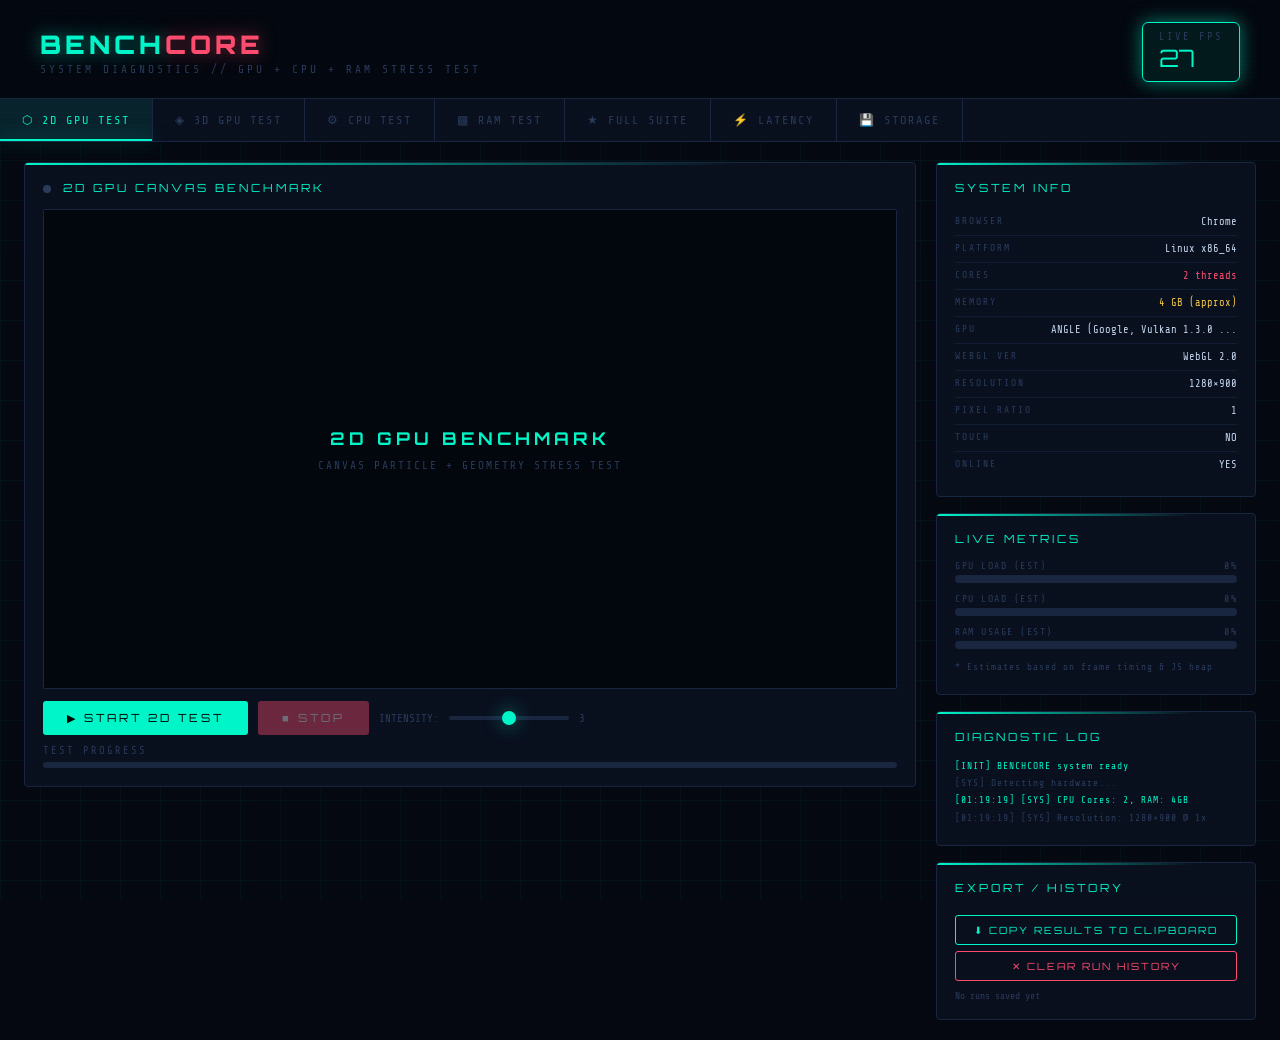
==== index.html @ 1c883bb4 "Running so far so good made every basic funtionalities and alll are working" ====
<!DOCTYPE html>
<html lang="en">

<head>
  <meta charset="UTF-8">
  <meta name="viewport" content="width=device-width, initial-scale=1.0">
  <title>BENCHCORE — System Diagnostics</title>
  <style>
    @import url('https://fonts.googleapis.com/css2?family=Share+Tech+Mono&family=Orbitron:wght@400;700;900&display=swap');

    :root {
      --bg: #050810;
      --panel: #0a0f1e;
      --border: #1a2540;
      --accent: #00f5c8;
      --accent2: #ff4b6e;
      --accent3: #f7c948;
      --dim: #2a3a5a;
      --text: #c8d8f0;
      --glow: 0 0 18px #00f5c880;
      --glow2: 0 0 18px #ff4b6e80;
    }

    * {
      margin: 0;
      padding: 0;
      box-sizing: border-box;
    }

    body {
      background: var(--bg);
      color: var(--text);
      font-family: 'Share Tech Mono', monospace;
      min-height: 100vh;
      overflow-x: hidden;
    }

    /* Scanline overlay */
    body::before {
      content: '';
      position: fixed;
      inset: 0;
      background: repeating-linear-gradient(0deg,
          transparent,
          transparent 2px,
          rgba(0, 245, 200, 0.012) 2px,
          rgba(0, 245, 200, 0.012) 4px);
      pointer-events: none;
      z-index: 9999;
    }

    /* Grid bg */
    body::after {
      content: '';
      position: fixed;
      inset: 0;
      background-image:
        linear-gradient(rgba(0, 245, 200, 0.04) 1px, transparent 1px),
        linear-gradient(90deg, rgba(0, 245, 200, 0.04) 1px, transparent 1px);
      background-size: 40px 40px;
      pointer-events: none;
      z-index: 0;
    }

    header {
      position: relative;
      z-index: 10;
      padding: 22px 40px 16px;
      border-bottom: 1px solid var(--border);
      display: flex;
      align-items: center;
      justify-content: space-between;
      background: rgba(5, 8, 16, 0.95);
      backdrop-filter: blur(10px);
    }

    .logo {
      font-family: 'Orbitron', sans-serif;
      font-size: 1.6rem;
      font-weight: 900;
      letter-spacing: 4px;
      color: var(--accent);
      text-shadow: var(--glow);
    }

    .logo span {
      color: var(--accent2);
      text-shadow: var(--glow2);
    }

    .tagline {
      font-size: 0.7rem;
      color: var(--dim);
      letter-spacing: 3px;
      margin-top: 3px;
    }

    /* FPS badge */
    #fps-badge {
      display: flex;
      align-items: center;
      gap: 8px;
      background: rgba(0, 245, 200, 0.07);
      border: 1px solid var(--accent);
      border-radius: 6px;
      padding: 8px 16px;
      box-shadow: var(--glow);
    }

    #fps-badge .label {
      font-size: 0.65rem;
      color: var(--dim);
      letter-spacing: 2px;
    }

    #fps-val {
      font-family: 'Orbitron', sans-serif;
      font-size: 1.5rem;
      color: var(--accent);
    }

    /* Nav tabs */
    nav {
      position: relative;
      z-index: 10;
      display: flex;
      gap: 0;
      background: var(--panel);
      border-bottom: 1px solid var(--border);
    }

    nav button {
      font-family: 'Share Tech Mono', monospace;
      font-size: 0.75rem;
      letter-spacing: 2px;
      color: var(--dim);
      background: none;
      border: none;
      border-right: 1px solid var(--border);
      padding: 14px 22px;
      cursor: pointer;
      transition: all 0.2s;
      position: relative;
      text-transform: uppercase;
    }

    nav button:hover {
      color: var(--text);
      background: rgba(0, 245, 200, 0.04);
    }

    nav button.active {
      color: var(--accent);
      background: rgba(0, 245, 200, 0.08);
    }

    nav button.active::after {
      content: '';
      position: absolute;
      bottom: 0;
      left: 0;
      right: 0;
      height: 2px;
      background: var(--accent);
      box-shadow: var(--glow);
    }

    /* Main layout */
    main {
      position: relative;
      z-index: 10;
      display: grid;
      grid-template-columns: 1fr 320px;
      gap: 20px;
      padding: 20px 24px;
      max-width: 1400px;
      margin: 0 auto;
    }

    /* Panels */
    .panel {
      background: var(--panel);
      border: 1px solid var(--border);
      border-radius: 4px;
      padding: 18px;
      position: relative;
      overflow: hidden;
    }

    .panel::before {
      content: '';
      position: absolute;
      top: 0;
      left: 0;
      right: 0;
      height: 2px;
      background: linear-gradient(90deg, var(--accent) 0%, transparent 80%);
    }

    .panel-title {
      font-family: 'Orbitron', sans-serif;
      font-size: 0.7rem;
      letter-spacing: 3px;
      color: var(--accent);
      margin-bottom: 14px;
      text-transform: uppercase;
    }

    /* Canvas area */
    #canvas-wrap {
      position: relative;
      width: 100%;
      aspect-ratio: 16/9;
      background: #000;
      border: 1px solid var(--border);
      border-radius: 2px;
      overflow: hidden;
    }

    #bench-canvas {
      display: block;
      width: 100%;
      height: 100%;
    }

    #canvas-overlay {
      position: absolute;
      inset: 0;
      display: flex;
      align-items: center;
      justify-content: center;
      flex-direction: column;
      gap: 10px;
      background: rgba(5, 8, 16, 0.85);
      transition: opacity 0.4s;
    }

    #canvas-overlay h2 {
      font-family: 'Orbitron', sans-serif;
      font-size: 1.1rem;
      letter-spacing: 4px;
      color: var(--accent);
    }

    #canvas-overlay p {
      font-size: 0.7rem;
      color: var(--dim);
      letter-spacing: 2px;
    }

    /* Buttons */
    .btn {
      font-family: 'Orbitron', sans-serif;
      font-size: 0.7rem;
      letter-spacing: 3px;
      text-transform: uppercase;
      padding: 10px 24px;
      border: none;
      border-radius: 3px;
      cursor: pointer;
      transition: all 0.2s;
      position: relative;
      overflow: hidden;
    }

    .btn-primary {
      background: var(--accent);
      color: #000;
    }

    .btn-primary:hover {
      background: #fff;
      box-shadow: 0 0 30px var(--accent);
    }

    .btn-danger {
      background: var(--accent2);
      color: #fff;
    }

    .btn-danger:hover {
      background: #ff7b8e;
      box-shadow: 0 0 20px var(--accent2);
    }

    .btn-warn {
      background: var(--accent3);
      color: #000;
    }

    .btn-warn:hover {
      background: #ffd96e;
      box-shadow: 0 0 20px var(--accent3);
    }

    .btn:disabled {
      opacity: 0.4;
      cursor: not-allowed;
    }

    /* Controls row */
    .controls {
      display: flex;
      gap: 10px;
      flex-wrap: wrap;
      margin-top: 12px;
      align-items: center;
    }

    /* Intensity slider */
    .slider-wrap {
      display: flex;
      align-items: center;
      gap: 10px;
      font-size: 0.68rem;
      color: var(--dim);
    }

    input[type=range] {
      -webkit-appearance: none;
      width: 120px;
      height: 4px;
      background: var(--border);
      border-radius: 2px;
      outline: none;
    }

    input[type=range]::-webkit-slider-thumb {
      -webkit-appearance: none;
      width: 14px;
      height: 14px;
      background: var(--accent);
      border-radius: 50%;
      cursor: pointer;
      box-shadow: var(--glow);
    }

    /* Score result */
    #score-box {
      margin-top: 14px;
      padding: 12px;
      background: rgba(0, 245, 200, 0.05);
      border: 1px solid var(--accent);
      border-radius: 3px;
      display: none;
      text-align: center;
    }

    #score-box .score-num {
      font-family: 'Orbitron', sans-serif;
      font-size: 2.2rem;
      color: var(--accent);
      text-shadow: var(--glow);
    }

    #score-box .score-label {
      font-size: 0.65rem;
      letter-spacing: 3px;
      color: var(--dim);
    }

    #score-box .score-grade {
      font-family: 'Orbitron', sans-serif;
      font-size: 1rem;
      margin-top: 4px;
    }

    /* Progress bar */
    .progress-wrap {
      margin-top: 10px;
    }

    .progress-label {
      font-size: 0.65rem;
      color: var(--dim);
      letter-spacing: 2px;
      margin-bottom: 5px;
    }

    .progress-bar {
      height: 6px;
      background: var(--border);
      border-radius: 3px;
      overflow: hidden;
    }

    .progress-fill {
      height: 100%;
      background: linear-gradient(90deg, var(--accent), #00a0ff);
      border-radius: 3px;
      width: 0%;
      transition: width 0.1s;
      box-shadow: 0 0 8px var(--accent);
    }

    /* Right sidebar */
    .sidebar {
      display: flex;
      flex-direction: column;
      gap: 16px;
    }

    /* System info */
    .info-row {
      display: flex;
      justify-content: space-between;
      align-items: flex-start;
      padding: 7px 0;
      border-bottom: 1px solid rgba(26, 37, 64, 0.6);
      gap: 10px;
    }

    .info-row:last-child {
      border-bottom: none;
    }

    .info-key {
      font-size: 0.6rem;
      color: var(--dim);
      letter-spacing: 2px;
      text-transform: uppercase;
      flex-shrink: 0;
    }

    .info-val {
      font-size: 0.65rem;
      color: var(--text);
      text-align: right;
      word-break: break-word;
    }

    .info-val.good {
      color: var(--accent);
    }

    .info-val.warn {
      color: var(--accent3);
    }

    .info-val.bad {
      color: var(--accent2);
    }

    /* Live meters */
    .meter-row {
      margin-bottom: 10px;
    }

    .meter-header {
      display: flex;
      justify-content: space-between;
      font-size: 0.62rem;
      color: var(--dim);
      margin-bottom: 4px;
      letter-spacing: 1.5px;
    }

    .meter-bar {
      height: 8px;
      background: var(--border);
      border-radius: 4px;
      overflow: hidden;
    }

    .meter-fill {
      height: 100%;
      border-radius: 4px;
      transition: width 0.5s ease;
    }

    .meter-fill.gpu {
      background: linear-gradient(90deg, #00f5c8, #0080ff);
    }

    .meter-fill.cpu {
      background: linear-gradient(90deg, #f7c948, #ff4b6e);
    }

    .meter-fill.ram {
      background: linear-gradient(90deg, #a855f7, #ec4899);
    }

    /* Log */
    #log {
      font-size: 0.6rem;
      line-height: 1.8;
      color: var(--dim);
      max-height: 180px;
      overflow-y: auto;
      letter-spacing: 1px;
    }

    #log::-webkit-scrollbar {
      width: 4px;
    }

    #log::-webkit-scrollbar-thumb {
      background: var(--border);
    }

    .log-ok {
      color: var(--accent);
    }

    .log-warn {
      color: var(--accent3);
    }

    .log-err {
      color: var(--accent2);
    }

    /* CPU test display */
    #cpu-result-area {
      margin-top: 12px;
      display: grid;
      grid-template-columns: 1fr 1fr;
      gap: 10px;
    }

    .cpu-card {
      background: rgba(247, 201, 72, 0.06);
      border: 1px solid rgba(247, 201, 72, 0.2);
      border-radius: 3px;
      padding: 12px;
      text-align: center;
    }

    .cpu-card .val {
      font-family: 'Orbitron', sans-serif;
      font-size: 1.2rem;
      color: var(--accent3);
    }

    .cpu-card .lbl {
      font-size: 0.58rem;
      color: var(--dim);
      letter-spacing: 1.5px;
      margin-top: 3px;
    }

    /* RAM test display */
    #ram-result-area {
      margin-top: 12px;
      display: grid;
      grid-template-columns: 1fr 1fr;
      gap: 10px;
    }

    .ram-card {
      background: rgba(168, 85, 247, 0.07);
      border: 1px solid rgba(168, 85, 247, 0.25);
      border-radius: 3px;
      padding: 12px;
      text-align: center;
    }

    .ram-card .val {
      font-family: 'Orbitron', sans-serif;
      font-size: 1.2rem;
      color: #a855f7;
    }

    .ram-card .lbl {
      font-size: 0.58rem;
      color: var(--dim);
      letter-spacing: 1.5px;
      margin-top: 3px;
    }

    /* Tab sections */
    .tab-section {
      display: none;
    }

    .tab-section.active {
      display: block;
    }

    /* Combo score */
    #combo-section {
      margin-top: 14px;
    }

    .combo-bars {
      display: flex;
      flex-direction: column;
      gap: 8px;
    }

    .combo-row {
      display: flex;
      align-items: center;
      gap: 10px;
    }

    .combo-name {
      font-size: 0.62rem;
      color: var(--dim);
      letter-spacing: 1.5px;
      width: 60px;
      flex-shrink: 0;
    }

    .combo-bar {
      flex: 1;
      height: 10px;
      background: var(--border);
      border-radius: 5px;
      overflow: hidden;
    }

    .combo-fill {
      height: 100%;
      border-radius: 5px;
    }

    .combo-score {
      font-family: 'Orbitron', sans-serif;
      font-size: 0.75rem;
      width: 50px;
      text-align: right;
    }

    /* Animated status dot */
    .status-dot {
      display: inline-block;
      width: 8px;
      height: 8px;
      border-radius: 50%;
      background: var(--dim);
      margin-right: 6px;
      vertical-align: middle;
    }

    .status-dot.running {
      background: var(--accent);
      animation: blink 0.6s infinite;
      box-shadow: 0 0 6px var(--accent);
    }

    .status-dot.done {
      background: var(--accent);
    }

    .status-dot.error {
      background: var(--accent2);
    }

    @keyframes blink {

      0%,
      100% {
        opacity: 1
      }

      50% {
        opacity: 0.2
      }
    }

    /* Responsive */
    @media(max-width:900px) {
      main {
        grid-template-columns: 1fr;
      }

      .sidebar {
        flex-direction: column;
      }
    }

    /* 3D Canvas info overlay */
    #info-3d {
      position: absolute;
      top: 10px;
      left: 10px;
      font-size: 0.6rem;
      color: rgba(0, 245, 200, 0.7);
      letter-spacing: 1.5px;
      pointer-events: none;
    }

    /* Flicker animation for logo */
    @keyframes flicker {

      0%,
      100% {
        opacity: 1
      }

      92% {
        opacity: 1
      }

      93% {
        opacity: 0.7
      }

      94% {
        opacity: 1
      }

      96% {
        opacity: 0.85
      }

      97% {
        opacity: 1
      }
    }

    .logo {
      animation: flicker 6s infinite;
    }

    /* Latency test */
    .lat-target {
      width: 130px;
      height: 130px;
      border-radius: 50%;
      background: rgba(0, 245, 200, 0.06);
      border: 2px solid var(--accent);
      display: flex;
      align-items: center;
      justify-content: center;
      cursor: pointer;
      transition: all 0.15s;
      margin: 20px auto;
      font-family: 'Orbitron', sans-serif;
      font-size: 0.75rem;
      letter-spacing: 2px;
      color: var(--accent);
      user-select: none;
    }

    .lat-target.flash {
      background: rgba(0, 245, 200, 0.3);
      box-shadow: 0 0 40px var(--accent);
      transform: scale(1.05);
    }

    .lat-target.wait {
      border-color: var(--accent3);
      color: var(--accent3);
      background: rgba(247, 201, 72, 0.06);
    }

    #latency-grid {
      display: grid;
      grid-template-columns: 1fr 1fr;
      gap: 10px;
      margin-top: 14px;
    }

    .lat-card {
      background: rgba(0, 245, 200, 0.04);
      border: 1px solid var(--border);
      border-radius: 3px;
      padding: 12px;
      text-align: center;
    }

    .lat-card .val {
      font-family: 'Orbitron', sans-serif;
      font-size: 1.1rem;
      color: var(--accent);
    }

    .lat-card .lbl {
      font-size: 0.58rem;
      color: var(--dim);
      letter-spacing: 1.5px;
      margin-top: 3px;
    }

    /* History & Export */
    .history-item {
      padding: 6px 0;
      border-bottom: 1px solid rgba(26, 37, 64, 0.5);
      display: flex;
      justify-content: space-between;
      align-items: center;
      gap: 8px;
    }

    .history-item:last-child {
      border-bottom: none;
    }

    .history-score {
      font-family: 'Orbitron', sans-serif;
      font-size: 0.78rem;
      color: var(--accent);
    }

    .history-meta {
      font-size: 0.55rem;
      color: var(--dim);
    }

    .btn-ghost {
      font-family: 'Orbitron', sans-serif;
      font-size: 0.62rem;
      letter-spacing: 2px;
      padding: 8px 12px;
      border: 1px solid var(--accent);
      background: transparent;
      color: var(--accent);
      border-radius: 3px;
      cursor: pointer;
      width: 100%;
      transition: all 0.2s;
      text-transform: uppercase;
      margin-top: 6px;
    }

    .btn-ghost:hover {
      background: rgba(0, 245, 200, 0.1);
      box-shadow: var(--glow);
    }

    .btn-ghost.red {
      border-color: var(--accent2);
      color: var(--accent2);
    }

    .btn-ghost.red:hover {
      background: rgba(255, 75, 110, 0.1);
    }

    /* Reference compare bars */
    .ref-row {
      display: flex;
      align-items: center;
      gap: 8px;
      margin-bottom: 6px;
    }

    .ref-name {
      font-size: 0.58rem;
      color: var(--dim);
      width: 72px;
      flex-shrink: 0;
    }

    .ref-bar-wrap {
      flex: 1;
      height: 5px;
      background: var(--border);
      border-radius: 3px;
      overflow: hidden;
    }

    .ref-bar-fill {
      height: 100%;
      border-radius: 3px;
      background: rgba(0, 245, 200, 0.25);
    }

    .ref-bar-fill.you {
      background: var(--accent);
      box-shadow: 0 0 6px var(--accent);
    }

    .ref-val {
      font-size: 0.56rem;
      color: var(--dim);
      width: 38px;
      text-align: right;
    }
  /* Storage test */
  .st-card { background:rgba(249,115,22,0.06); border:1px solid rgba(249,115,22,0.25); border-radius:3px; padding:12px; text-align:center; }
  .st-card .val { font-family:'Orbitron',sans-serif; font-size:1.2rem; color:#f97316; }
  .st-card .lbl { font-size:0.58rem; color:var(--dim); letter-spacing:1.5px; margin-top:3px; }
  #storage-grid { display:grid; grid-template-columns:1fr 1fr; gap:10px; margin-top:12px; }
  #storage-detect { margin-bottom:14px; padding:12px; background:rgba(249,115,22,0.04); border:1px solid rgba(249,115,22,0.18); border-radius:3px; }
  .storage-type-badge { display:inline-block; padding:3px 10px; border-radius:12px; font-size:0.6rem; letter-spacing:2px; font-family:'Orbitron',sans-serif; margin-top:6px; }
  .storage-type-badge.nvme { background:rgba(0,245,200,0.15); color:var(--accent); border:1px solid var(--accent); }
  .storage-type-badge.sata { background:rgba(0,200,255,0.12); color:#00c8ff; border:1px solid #00c8ff; }
  .storage-type-badge.hdd  { background:rgba(247,201,72,0.12); color:var(--accent3); border:1px solid var(--accent3); }
  .storage-type-badge.slow { background:rgba(255,75,110,0.12); color:var(--accent2); border:1px solid var(--accent2); }
</style>
</head>

<body>

  <header>
    <div>
      <div class="logo">BENCH<span>CORE</span></div>
      <div class="tagline">SYSTEM DIAGNOSTICS // GPU + CPU + RAM STRESS TEST</div>
    </div>
    <div id="fps-badge">
      <div>
        <div class="label">LIVE FPS</div>
        <div id="fps-val">--</div>
      </div>
    </div>
  </header>

  <nav>
    <button class="active" data-tab="gpu2d">⬡ 2D GPU TEST</button>
    <button data-tab="gpu3d">◈ 3D GPU TEST</button>
    <button data-tab="cpu">⚙ CPU TEST</button>
    <button data-tab="ram">▩ RAM TEST</button>
    <button data-tab="full">★ FULL SUITE</button>
    <button data-tab="latency">⚡ LATENCY</button>
    <button data-tab="storage">💾 STORAGE</button>
  </nav>

  <main>
    <div>

      <!-- 2D GPU TEST -->
      <div class="tab-section panel active" id="tab-gpu2d">
        <div class="panel-title">
          <span class="status-dot" id="dot-2d"></span>
          2D GPU CANVAS BENCHMARK
        </div>
        <div id="canvas-wrap">
          <canvas id="bench-canvas"></canvas>
          <div id="canvas-overlay">
            <h2>2D GPU BENCHMARK</h2>
            <p>CANVAS PARTICLE + GEOMETRY STRESS TEST</p>
          </div>
          <div id="info-3d" style="display:none"></div>
        </div>
        <div class="controls">
          <button class="btn btn-primary" id="btn-start-2d">▶ START 2D TEST</button>
          <button class="btn btn-danger" id="btn-stop-2d" disabled>■ STOP</button>
          <div class="slider-wrap">
            INTENSITY: <input type="range" id="intensity-2d" min="1" max="5" value="3">
            <span id="intensity-2d-val">3</span>
          </div>
        </div>
        <div class="progress-wrap">
          <div class="progress-label">TEST PROGRESS</div>
          <div class="progress-bar">
            <div class="progress-fill" id="prog-2d"></div>
          </div>
        </div>
        <div id="score-box">
          <div class="score-label">BENCHMARK SCORE</div>
          <div class="score-num" id="score-num">0</div>
          <div class="score-grade" id="score-grade"></div>
        </div>
      </div>

      <!-- 3D GPU TEST -->
      <div class="tab-section panel" id="tab-gpu3d">
        <div class="panel-title">
          <span class="status-dot" id="dot-3d"></span>
          3D WEBGL BENCHMARK
        </div>
        <div id="canvas-wrap-3d"
          style="position:relative;width:100%;aspect-ratio:16/9;background:#000;border:1px solid var(--border);border-radius:2px;overflow:hidden;">
          <canvas id="bench-canvas-3d" style="display:block;width:100%;height:100%;"></canvas>
          <div id="canvas-overlay-3d"
            style="position:absolute;inset:0;display:flex;align-items:center;justify-content:center;flex-direction:column;gap:10px;background:rgba(5,8,16,0.85);">
            <h2 style="font-family:'Orbitron',sans-serif;font-size:1.1rem;letter-spacing:4px;color:var(--accent);">3D
              WEBGL BENCHMARK</h2>
            <p style="font-size:0.7rem;color:var(--dim);letter-spacing:2px;">ROTATING GEOMETRY + PARTICLE FIELD</p>
          </div>
          <div id="info-3d-overlay"
            style="position:absolute;top:10px;left:10px;font-size:0.6rem;color:rgba(0,245,200,0.7);letter-spacing:1.5px;pointer-events:none;display:none;">
          </div>
        </div>
        <div class="controls">
          <button class="btn btn-primary" id="btn-start-3d">▶ START 3D TEST</button>
          <button class="btn btn-danger" id="btn-stop-3d" disabled>■ STOP</button>
          <div class="slider-wrap">
            OBJECTS: <input type="range" id="intensity-3d" min="1" max="5" value="3">
            <span id="intensity-3d-val">3</span>
          </div>
        </div>
        <div class="progress-wrap">
          <div class="progress-label">TEST PROGRESS</div>
          <div class="progress-bar">
            <div class="progress-fill" id="prog-3d"></div>
          </div>
        </div>
        <div id="score-box-3d"
          style="margin-top:14px;padding:12px;background:rgba(0,245,200,0.05);border:1px solid var(--accent);border-radius:3px;display:none;text-align:center;">
          <div style="font-size:0.65rem;letter-spacing:3px;color:var(--dim);">3D SCORE</div>
          <div style="font-family:'Orbitron',sans-serif;font-size:2.2rem;color:var(--accent);text-shadow:var(--glow);"
            id="score-3d-num">0</div>
          <div style="font-family:'Orbitron',sans-serif;font-size:1rem;margin-top:4px;" id="score-3d-grade"></div>
        </div>
      </div>

      <!-- CPU TEST -->
      <div class="tab-section panel" id="tab-cpu">
        <div class="panel-title">
          <span class="status-dot" id="dot-cpu"></span>
          CPU STRESS BENCHMARK
        </div>
        <div style="font-size:0.68rem;color:var(--dim);line-height:2;letter-spacing:1px;margin-bottom:12px;">
          Tests: <span style="color:var(--accent3)">Prime Sieve</span> ·
          <span style="color:var(--accent3)">Fibonacci (Big Int)</span> ·
          <span style="color:var(--accent3)">Matrix Multiply</span> ·
          <span style="color:var(--accent3)">Sort Algorithms</span>
        </div>
        <div class="controls">
          <button class="btn btn-warn" id="btn-start-cpu">▶ START CPU TEST</button>
          <button class="btn btn-danger" id="btn-stop-cpu" disabled>■ STOP</button>
          <div class="slider-wrap">
            LOAD: <input type="range" id="intensity-cpu" min="1" max="5" value="3">
            <span id="intensity-cpu-val">3</span>
          </div>
        </div>
        <div class="progress-wrap" style="margin-top:12px;">
          <div class="progress-label">CPU TEST PROGRESS</div>
          <div class="progress-bar">
            <div class="progress-fill" style="background:linear-gradient(90deg,var(--accent3),var(--accent2));"
              id="prog-cpu"></div>
          </div>
        </div>
        <div id="cpu-result-area">
          <div class="cpu-card">
            <div class="val" id="cpu-primes">--</div>
            <div class="lbl">PRIMES FOUND</div>
          </div>
          <div class="cpu-card">
            <div class="val" id="cpu-ops">--</div>
            <div class="lbl">OPS/SEC (M)</div>
          </div>
          <div class="cpu-card">
            <div class="val" id="cpu-matrix">--</div>
            <div class="lbl">MATRIX OPS</div>
          </div>
          <div class="cpu-card">
            <div class="val" id="cpu-sort">--</div>
            <div class="lbl">SORT TIME (ms)</div>
          </div>
        </div>
        <div id="score-box-cpu"
          style="margin-top:14px;padding:12px;background:rgba(247,201,72,0.05);border:1px solid var(--accent3);border-radius:3px;display:none;text-align:center;">
          <div style="font-size:0.65rem;letter-spacing:3px;color:var(--dim);">CPU SCORE</div>
          <div style="font-family:'Orbitron',sans-serif;font-size:2.2rem;color:var(--accent3);" id="score-cpu-num">0
          </div>
          <div style="font-family:'Orbitron',sans-serif;font-size:1rem;margin-top:4px;" id="score-cpu-grade"></div>
        </div>
      </div>

      <!-- RAM TEST -->
      <div class="tab-section panel" id="tab-ram">
        <div class="panel-title">
          <span class="status-dot" id="dot-ram"></span>
          RAM / MEMORY BENCHMARK
        </div>
        <div style="font-size:0.68rem;color:var(--dim);line-height:2;letter-spacing:1px;margin-bottom:12px;">
          Tests: <span style="color:#a855f7">Sequential Write</span> ·
          <span style="color:#a855f7">Sequential Read</span> ·
          <span style="color:#a855f7">Random Access</span> ·
          <span style="color:#a855f7">Allocation Speed</span>
        </div>
        <div class="controls">
          <button class="btn" style="background:#a855f7;color:#fff;" id="btn-start-ram">▶ START RAM TEST</button>
          <button class="btn btn-danger" id="btn-stop-ram" disabled>■ STOP</button>
          <div class="slider-wrap">
            SIZE: <input type="range" id="intensity-ram" min="1" max="5" value="3">
            <span id="intensity-ram-val">3</span>
          </div>
        </div>
        <div class="progress-wrap" style="margin-top:12px;">
          <div class="progress-label">RAM TEST PROGRESS</div>
          <div class="progress-bar">
            <div class="progress-fill" style="background:linear-gradient(90deg,#a855f7,#ec4899);" id="prog-ram"></div>
          </div>
        </div>
        <div id="ram-result-area">
          <div class="ram-card">
            <div class="val" id="ram-write">--</div>
            <div class="lbl">WRITE (GB/s)</div>
          </div>
          <div class="ram-card">
            <div class="val" id="ram-read">--</div>
            <div class="lbl">READ (GB/s)</div>
          </div>
          <div class="ram-card">
            <div class="val" id="ram-random">--</div>
            <div class="lbl">RANDOM (ns)</div>
          </div>
          <div class="ram-card">
            <div class="val" id="ram-alloc">--</div>
            <div class="lbl">ALLOC (ms)</div>
          </div>
        </div>
        <div id="score-box-ram"
          style="margin-top:14px;padding:12px;background:rgba(168,85,247,0.05);border:1px solid #a855f7;border-radius:3px;display:none;text-align:center;">
          <div style="font-size:0.65rem;letter-spacing:3px;color:var(--dim);">RAM SCORE</div>
          <div style="font-family:'Orbitron',sans-serif;font-size:2.2rem;color:#a855f7;" id="score-ram-num">0</div>
          <div style="font-family:'Orbitron',sans-serif;font-size:1rem;margin-top:4px;" id="score-ram-grade"></div>
        </div>
      </div>

      <!-- LATENCY TEST -->
      <div class="tab-section panel" id="tab-latency">
        <div class="panel-title"><span class="status-dot" id="dot-lat"></span> INPUT LATENCY TEST</div>
        <div style="font-size:0.68rem;color:var(--dim);line-height:2;letter-spacing:1px;margin-bottom:8px;">
          Click the circle the instant it flashes cyan. 10 rounds. Measures browser input response.
        </div>
        <div style="text-align:center;">
          <div id="lat-target" class="lat-target">READY</div>
          <div style="font-size:0.6rem;color:var(--dim);letter-spacing:2px;margin-top:4px;" id="lat-status">PRESS START
            TO BEGIN</div>
        </div>
        <div class="controls" style="justify-content:center;margin-top:10px;">
          <button class="btn btn-primary" id="btn-start-lat">▶ START</button>
          <button class="btn btn-danger" id="btn-stop-lat" disabled>■ STOP</button>
          <span style="font-size:0.62rem;color:var(--dim);letter-spacing:1px;">10 ROUNDS</span>
        </div>
        <div id="latency-grid">
          <div class="lat-card">
            <div class="val" id="lat-avg">--</div>
            <div class="lbl">AVG (ms)</div>
          </div>
          <div class="lat-card">
            <div class="val" id="lat-min">--</div>
            <div class="lbl">BEST (ms)</div>
          </div>
          <div class="lat-card">
            <div class="val" id="lat-max">--</div>
            <div class="lbl">WORST (ms)</div>
          </div>
          <div class="lat-card">
            <div class="val" id="lat-score" style="color:var(--accent3);">--</div>
            <div class="lbl">REACTION SCORE</div>
          </div>
        </div>
        <div id="score-box-lat"
          style="margin-top:14px;padding:12px;background:rgba(0,245,200,0.05);border:1px solid var(--accent);border-radius:3px;display:none;text-align:center;">
          <div style="font-size:0.65rem;letter-spacing:3px;color:var(--dim);">LATENCY GRADE</div>
          <div style="font-family:'Orbitron',sans-serif;font-size:1.2rem;margin-top:6px;" id="lat-grade"></div>
        </div>
      </div>

      <!-- STORAGE TEST -->
      <div class="tab-section panel" id="tab-storage">
        <div class="panel-title"><span class="status-dot" id="dot-storage"></span> STORAGE BENCHMARK</div>
        <div style="font-size:0.68rem;color:var(--dim);line-height:2;letter-spacing:1px;margin-bottom:12px;">
          Tests: <span style="color:#f97316">Sequential Write</span> ·
          <span style="color:#f97316">Sequential Read</span> ·
          <span style="color:#f97316">IOPS (4K Random)</span>
          <span style="font-size:0.58rem;color:var(--dim);"> — uses OPFS or IndexedDB</span>
        </div>
        <div id="storage-detect">
          <div style="font-size:0.6rem;letter-spacing:2px;color:#f97316;margin-bottom:8px;">BROWSER STORAGE INFO</div>
          <div class="info-row"><span class="info-key">QUOTA</span><span class="info-val" id="st-quota">Detecting...</span></div>
          <div class="info-row"><span class="info-key">IN USE</span><span class="info-val" id="st-used">--</span></div>
          <div class="info-row"><span class="info-key">FREE</span><span class="info-val good" id="st-free">--</span></div>
          <div class="info-row"><span class="info-key">OPFS</span><span class="info-val" id="st-opfs">--</span></div>
          <div class="info-row"><span class="info-key">ENGINE</span><span class="info-val" id="st-engine">--</span></div>
        </div>
        <div class="controls">
          <button class="btn" style="background:#f97316;color:#000;" id="btn-start-storage">▶ START STORAGE TEST</button>
          <button class="btn btn-danger" id="btn-stop-storage" disabled>■ STOP</button>
          <div class="slider-wrap">
            SIZE: <input type="range" id="intensity-storage" min="1" max="4" value="2">
            <span id="intensity-storage-val">2</span>
          </div>
        </div>
        <div class="progress-wrap" style="margin-top:12px;">
          <div class="progress-label" id="prog-storage-label">STORAGE TEST PROGRESS</div>
          <div class="progress-bar"><div class="progress-fill" style="background:linear-gradient(90deg,#f97316,#ef4444);" id="prog-storage"></div></div>
        </div>
        <div id="storage-grid">
          <div class="st-card"><div class="val" id="st-write">--</div><div class="lbl">WRITE (MB/s)</div></div>
          <div class="st-card"><div class="val" id="st-read">--</div><div class="lbl">READ (MB/s)</div></div>
          <div class="st-card"><div class="val" id="st-iops">--</div><div class="lbl">IOPS (4K)</div></div>
          <div class="st-card"><div class="val" id="st-type" style="font-size:0.72rem;">--</div><div class="lbl">DETECTED TYPE</div></div>
        </div>
        <div id="score-box-storage" style="margin-top:14px;padding:12px;background:rgba(249,115,22,0.05);border:1px solid #f97316;border-radius:3px;display:none;text-align:center;">
          <div style="font-size:0.65rem;letter-spacing:3px;color:var(--dim);">STORAGE SCORE</div>
          <div style="font-family:'Orbitron',sans-serif;font-size:2.2rem;color:#f97316;" id="score-storage-num">0</div>
          <div style="font-family:'Orbitron',sans-serif;font-size:1rem;margin-top:4px;" id="score-storage-grade"></div>
        </div>
      </div>

      <!-- FULL SUITE -->
      <div class="tab-section panel" id="tab-full">
        <div class="panel-title">★ FULL SYSTEM BENCHMARK SUITE</div>
        <div style="font-size:0.68rem;color:var(--dim);margin-bottom:16px;line-height:2;letter-spacing:1px;">
          Runs all tests sequentially and generates a combined score
        </div>
        <div style="display:flex;gap:10px;align-items:center;">
          <button class="btn btn-primary" id="btn-full" style="padding:14px 36px;font-size:0.8rem;">▶ RUN FULL
            SUITE</button>
          <button class="btn btn-danger" id="btn-stop-full" disabled style="padding:14px 24px;font-size:0.8rem;">■
            STOP</button>
        </div>
        <div class="progress-wrap" style="margin-top:14px;">
          <div class="progress-label" id="full-stage">READY</div>
          <div class="progress-bar">
            <div class="progress-fill" id="prog-full"></div>
          </div>
        </div>
        <div id="combo-section" style="margin-top:20px;">
          <div class="combo-bars">
            <div class="combo-row">
              <div class="combo-name">2D GPU</div>
              <div class="combo-bar">
                <div class="combo-fill" style="background:linear-gradient(90deg,var(--accent),#0080ff);width:0%"
                  id="bar-gpu2d"></div>
              </div>
              <div class="combo-score" style="color:var(--accent)" id="cs-gpu2d">--</div>
            </div>
            <div class="combo-row">
              <div class="combo-name">3D GPU</div>
              <div class="combo-bar">
                <div class="combo-fill" style="background:linear-gradient(90deg,#00c8ff,#0040ff);width:0%"
                  id="bar-gpu3d"></div>
              </div>
              <div class="combo-score" style="color:#00c8ff" id="cs-gpu3d">--</div>
            </div>
            <div class="combo-row">
              <div class="combo-name">CPU</div>
              <div class="combo-bar">
                <div class="combo-fill" style="background:linear-gradient(90deg,var(--accent3),var(--accent2));width:0%"
                  id="bar-cpu"></div>
              </div>
              <div class="combo-score" style="color:var(--accent3)" id="cs-cpu">--</div>
            </div>
            <div class="combo-row">
              <div class="combo-name">RAM</div>
              <div class="combo-bar">
                <div class="combo-fill" style="background:linear-gradient(90deg,#a855f7,#ec4899);width:0%" id="bar-ram">
                </div>
              </div>
              <div class="combo-score" style="color:#a855f7" id="cs-ram">--</div>
            </div>
            <div class="combo-row">
              <div class="combo-name">STORAGE</div>
              <div class="combo-bar">
                <div class="combo-fill" style="background:linear-gradient(90deg,#f97316,#ef4444);width:0%" id="bar-storage"></div>
              </div>
              <div class="combo-score" style="color:#f97316" id="cs-storage">--</div>
            </div>
          </div>
          <div id="total-score-box"
            style="display:none;margin-top:20px;padding:20px;background:linear-gradient(135deg,rgba(0,245,200,0.06),rgba(168,85,247,0.06));border:1px solid var(--accent);border-radius:4px;text-align:center;">
            <div style="font-size:0.6rem;letter-spacing:4px;color:var(--dim);">TOTAL BENCHCORE SCORE</div>
            <div
              style="font-family:'Orbitron',sans-serif;font-size:3.5rem;color:var(--accent);text-shadow:var(--glow);margin:8px 0;"
              id="total-score-num">0</div>
            <div style="font-family:'Orbitron',sans-serif;font-size:1.3rem;" id="total-grade"></div>
            <div style="margin-top:16px;border-top:1px solid var(--border);padding-top:14px;text-align:left;">
              <div class="ref-name"
                style="width:auto;margin-bottom:8px;font-size:0.6rem;letter-spacing:2px;color:var(--dim);">COMPARE VS
                REFERENCE</div>
              <div class="ref-row">
                <div class="ref-name">Budget PC</div>
                <div class="ref-bar-wrap">
                  <div class="ref-bar-fill" id="ref-budget" style="width:30%"></div>
                </div>
                <div class="ref-val">3,000</div>
              </div>
              <div class="ref-row">
                <div class="ref-name">Mid-Range</div>
                <div class="ref-bar-wrap">
                  <div class="ref-bar-fill" id="ref-mid" style="width:60%"></div>
                </div>
                <div class="ref-val">6,000</div>
              </div>
              <div class="ref-row">
                <div class="ref-name">High-End</div>
                <div class="ref-bar-wrap">
                  <div class="ref-bar-fill" id="ref-high" style="width:80%"></div>
                </div>
                <div class="ref-val">8,000</div>
              </div>
              <div class="ref-row">
                <div class="ref-name">YOUR PC</div>
                <div class="ref-bar-wrap">
                  <div class="ref-bar-fill you" id="ref-you" style="width:0%"></div>
                </div>
                <div class="ref-val" id="ref-you-val">--</div>
              </div>
            </div>
          </div>
        </div>
      </div>

    </div>

    <!-- SIDEBAR -->
    <div class="sidebar">

      <!-- System Info -->
      <div class="panel">
        <div class="panel-title">SYSTEM INFO</div>
        <div id="sysinfo">
          <div class="info-row"><span class="info-key">BROWSER</span><span class="info-val" id="si-browser">--</span>
          </div>
          <div class="info-row"><span class="info-key">PLATFORM</span><span class="info-val" id="si-platform">--</span>
          </div>
          <div class="info-row"><span class="info-key">CORES</span><span class="info-val" id="si-cores">--</span></div>
          <div class="info-row"><span class="info-key">MEMORY</span><span class="info-val" id="si-memory">--</span>
          </div>
          <div class="info-row"><span class="info-key">GPU</span><span class="info-val" id="si-gpu">--</span></div>
          <div class="info-row"><span class="info-key">WEBGL VER</span><span class="info-val" id="si-webgl">--</span>
          </div>
          <div class="info-row"><span class="info-key">RESOLUTION</span><span class="info-val" id="si-res">--</span>
          </div>
          <div class="info-row"><span class="info-key">PIXEL RATIO</span><span class="info-val" id="si-dpr">--</span>
          </div>
          <div class="info-row"><span class="info-key">TOUCH</span><span class="info-val" id="si-touch">--</span></div>
          <div class="info-row"><span class="info-key">ONLINE</span><span class="info-val" id="si-online">--</span>
          </div>
        </div>
      </div>

      <!-- Live Meters -->
      <div class="panel">
        <div class="panel-title">LIVE METRICS</div>
        <div class="meter-row">
          <div class="meter-header"><span>GPU LOAD (EST)</span><span id="m-gpu">0%</span></div>
          <div class="meter-bar">
            <div class="meter-fill gpu" id="mf-gpu" style="width:0%"></div>
          </div>
        </div>
        <div class="meter-row">
          <div class="meter-header"><span>CPU LOAD (EST)</span><span id="m-cpu">0%</span></div>
          <div class="meter-bar">
            <div class="meter-fill cpu" id="mf-cpu" style="width:0%"></div>
          </div>
        </div>
        <div class="meter-row">
          <div class="meter-header"><span>RAM USAGE (EST)</span><span id="m-ram">0%</span></div>
          <div class="meter-bar">
            <div class="meter-fill ram" id="mf-ram" style="width:0%"></div>
          </div>
        </div>
        <div style="margin-top:10px;font-size:0.58rem;color:var(--dim);letter-spacing:1px;line-height:1.8;">
          * Estimates based on frame timing & JS heap
        </div>
      </div>

      <!-- Log -->
      <div class="panel">
        <div class="panel-title">DIAGNOSTIC LOG</div>
        <div id="log">
          <div class="log-ok">[INIT] BENCHCORE system ready</div>
          <div>[SYS] Detecting hardware...</div>
        </div>
      </div>

      <!-- Export -->
      <div class="panel">
        <div class="panel-title">EXPORT / HISTORY</div>
        <button class="btn-ghost" id="btn-export">⬇ COPY RESULTS TO CLIPBOARD</button>
        <button class="btn-ghost red" id="btn-clear-history">✕ CLEAR RUN HISTORY</button>
        <div id="history-list" style="margin-top:10px;"></div>
      </div>

    </div>
  </main>

  <script>
    // =========================================================
    // UTILITIES
    // =========================================================
    const $ = id => document.getElementById(id);
    const log = (msg, type = '') => {
      const el = $('log');
      const d = document.createElement('div');
      const time = new Date().toLocaleTimeString('en-GB', { hour12: false });
      d.textContent = `[${time}] ${msg}`;
      d.className = type;
      el.appendChild(d);
      el.scrollTop = el.scrollHeight;
      if (el.children.length > 50) el.removeChild(el.children[0]);
    };

    const grade = (score, thresholds, labels) => {
      for (let i = thresholds.length - 1; i >= 0; i--) {
        if (score >= thresholds[i]) return labels[i];
      }
      return labels[0];
    };

    // Calibrated thresholds — 2D score = avgFPS * particles * intensity / 10
    // At 60fps, intensity 3, 2000 particles → ~36,000. At 30fps → ~18,000.
    const gpu2dGrades  = [0, 8000, 20000, 45000, 80000];
    const cpuGrades    = [0, 2000, 6000, 15000, 30000];
    const ramGrades    = [0, 3000, 8000, 20000, 40000];
    const latGrades    = [0, 4000, 6000, 8000, 9500]; // higher = faster reaction
    const gpu2dLabels  = ['<span style="color:#ff4b6e">◈ LOW-END</span>', '<span style="color:#f7c948">◈ ENTRY</span>', '<span style="color:#00c8ff">◈ MID-RANGE</span>', '<span style="color:#00f5c8">◈ HIGH-END</span>', '<span style="color:#ffffff;text-shadow:0 0 20px #fff">★ EXTREME</span>'];

    // =========================================================
    // FPS COUNTER
    // =========================================================
    let fpsFrames = 0, fpsSec = 0, globalFPS = 0;
    let lastFpsTime = performance.now();
    function updateFPS(now) {
      fpsFrames++;
      if (now - lastFpsTime >= 1000) {
        globalFPS = fpsFrames;
        fpsFrames = 0;
        lastFpsTime = now;
        $('fps-val').textContent = globalFPS;
        // Update live meters
        const gpuLoad = Math.min(100, Math.round((1 - globalFPS / 144) * 100 + Math.random() * 5));
        const cpuEst = Math.min(100, Math.round(gpuLoad * 0.6 + Math.random() * 10));
        let ramEst = 0;
        try { if (performance.memory) ramEst = Math.round((performance.memory.usedJSHeapSize / performance.memory.jsHeapSizeLimit) * 100); } catch (e) { }
        if (isAnyRunning) {
          $('mf-gpu').style.width = gpuLoad + '%'; $('m-gpu').textContent = gpuLoad + '%';
          $('mf-cpu').style.width = cpuEst + '%'; $('m-cpu').textContent = cpuEst + '%';
          $('mf-ram').style.width = ramEst + '%'; $('m-ram').textContent = ramEst + '%';
        }
      }
      requestAnimationFrame(updateFPS);
    }
    requestAnimationFrame(updateFPS);

    // =========================================================
    // SYSTEM INFO
    // =========================================================
    (function detectSystem() {
      const nav = navigator;
      const ua = nav.userAgent;
      let browser = 'Unknown';
      if (ua.includes('Firefox')) browser = 'Firefox';
      else if (ua.includes('Edg/')) browser = 'Edge';
      else if (ua.includes('Chrome')) browser = 'Chrome';
      else if (ua.includes('Safari')) browser = 'Safari';
      $('si-browser').textContent = browser;
      $('si-platform').textContent = nav.platform || 'Unknown';
      const cores = nav.hardwareConcurrency || '?';
      $('si-cores').textContent = cores + ' threads';
      $('si-cores').className = 'info-val ' + (cores >= 8 ? 'good' : cores >= 4 ? 'warn' : 'bad');
      const mem = nav.deviceMemory;
      $('si-memory').textContent = mem ? mem + ' GB (approx)' : 'Unknown';
      if (mem) $('si-memory').className = 'info-val ' + (mem >= 8 ? 'good' : mem >= 4 ? 'warn' : 'bad');
      $('si-res').textContent = screen.width + '×' + screen.height;
      $('si-dpr').textContent = window.devicePixelRatio || '1';
      $('si-touch').textContent = ('ontouchstart' in window) ? 'YES' : 'NO';
      $('si-online').textContent = navigator.onLine ? 'YES' : 'NO';

      // GPU via WebGL
      try {
        const c = document.createElement('canvas');
        const gl = c.getContext('webgl2') || c.getContext('webgl') || c.getContext('experimental-webgl');
        if (gl) {
          const dbg = gl.getExtension('WEBGL_debug_renderer_info');
          if (dbg) {
            const gpu = gl.getParameter(dbg.UNMASKED_RENDERER_WEBGL);
            $('si-gpu').textContent = gpu.length > 30 ? gpu.substring(0, 28) + '...' : gpu;
          } else {
            $('si-gpu').textContent = 'Hidden by browser';
          }
          $('si-webgl').textContent = gl instanceof WebGL2RenderingContext ? 'WebGL 2.0' : 'WebGL 1.0';
        }
      } catch (e) { $('si-gpu').textContent = 'Not available'; }

      log(`[SYS] CPU Cores: ${cores}, RAM: ${mem || '?'}GB`, 'log-ok');
      log(`[SYS] Resolution: ${screen.width}×${screen.height} @ ${window.devicePixelRatio}x`);
    })();

    // =========================================================
    // TAB SWITCHING
    // =========================================================
    document.querySelectorAll('nav button').forEach(btn => {
      btn.addEventListener('click', () => {
        document.querySelectorAll('nav button').forEach(b => b.classList.remove('active'));
        document.querySelectorAll('.tab-section').forEach(s => s.classList.remove('active'));
        btn.classList.add('active');
        $('tab-' + btn.dataset.tab).classList.add('active');
      });
    });

    // =========================================================
    // 2D GPU BENCHMARK
    // =========================================================
    let canvas2d, ctx2d, raf2d = null, test2dRunning = false, test2dStartTime = 0;
    let particles2d = [], test2dDuration = 10000, test2dFPSSum = 0, test2dFPSCount = 0;
    let isAnyRunning = false;

    function init2DCanvas() {
      canvas2d = $('bench-canvas');
      const wrap = document.getElementById('canvas-wrap');
      canvas2d.width = wrap.clientWidth;
      canvas2d.height = wrap.clientHeight;
      ctx2d = canvas2d.getContext('2d');
    }

    function spawnParticles2D(count) {
      particles2d = [];
      const W = canvas2d.width, H = canvas2d.height;
      for (let i = 0; i < count; i++) {
        particles2d.push({
          x: Math.random() * W, y: Math.random() * H,
          vx: (Math.random() - 0.5) * 4, vy: (Math.random() - 0.5) * 4,
          r: Math.random() * 3 + 1,
          hue: Math.random() * 360,
          trail: []
        });
      }
    }

    function draw2DFrame(timestamp) {
      if (!test2dRunning) return;
      const W = canvas2d.width, H = canvas2d.height;
      const elapsed = timestamp - test2dStartTime;
      const progress = Math.min(elapsed / test2dDuration, 1);
      $('prog-2d').style.width = (progress * 100) + '%';

      if (progress >= 1) {
        stopTest2D(true);
        return;
      }

      // Background with trail
      ctx2d.fillStyle = 'rgba(5,8,16,0.18)';
      ctx2d.fillRect(0, 0, W, H);

      // Grid
      ctx2d.strokeStyle = 'rgba(0,245,200,0.05)';
      ctx2d.lineWidth = 1;
      for (let x = 0; x < W; x += 40) { ctx2d.beginPath(); ctx2d.moveTo(x, 0); ctx2d.lineTo(x, H); ctx2d.stroke(); }
      for (let y = 0; y < H; y += 40) { ctx2d.beginPath(); ctx2d.moveTo(0, y); ctx2d.lineTo(W, y); ctx2d.stroke(); }

      // Particles
      particles2d.forEach(p => {
        p.x += p.vx; p.y += p.vy;
        if (p.x < 0 || p.x > W) p.vx *= -1;
        if (p.y < 0 || p.y > H) p.vy *= -1;
        p.hue = (p.hue + 1) % 360;

        // Glow
        const grd = ctx2d.createRadialGradient(p.x, p.y, 0, p.x, p.y, p.r * 4);
        grd.addColorStop(0, `hsla(${p.hue},100%,70%,0.9)`);
        grd.addColorStop(1, `hsla(${p.hue},100%,50%,0)`);
        ctx2d.beginPath();
        ctx2d.arc(p.x, p.y, p.r * 4, 0, Math.PI * 2);
        ctx2d.fillStyle = grd;
        ctx2d.fill();

        // Core
        ctx2d.beginPath();
        ctx2d.arc(p.x, p.y, p.r, 0, Math.PI * 2);
        ctx2d.fillStyle = `hsl(${p.hue},100%,80%)`;
        ctx2d.fill();
      });

      // Connections
      const maxDist = 80;
      for (let i = 0; i < Math.min(particles2d.length, 50); i++) {
        for (let j = i + 1; j < Math.min(particles2d.length, 50); j++) {
          const dx = particles2d[i].x - particles2d[j].x;
          const dy = particles2d[i].y - particles2d[j].y;
          const d = Math.sqrt(dx * dx + dy * dy);
          if (d < maxDist) {
            ctx2d.strokeStyle = `rgba(0,245,200,${(1 - d / maxDist) * 0.4})`;
            ctx2d.lineWidth = 0.5;
            ctx2d.beginPath();
            ctx2d.moveTo(particles2d[i].x, particles2d[i].y);
            ctx2d.lineTo(particles2d[j].x, particles2d[j].y);
            ctx2d.stroke();
          }
        }
      }

      // Rotating shapes
      const cx = W / 2, cy = H / 2;
      const t = timestamp * 0.001;
      for (let s = 0; s < 5; s++) {
        ctx2d.save();
        ctx2d.translate(cx, cy);
        ctx2d.rotate(t * (s % 2 === 0 ? 1 : -1) * 0.3 * (s + 1) * 0.3);
        ctx2d.strokeStyle = `hsla(${(t * 50 + s * 60) % 360},100%,60%,0.3)`;
        ctx2d.lineWidth = 1.5;
        const sides = 3 + s;
        ctx2d.beginPath();
        for (let i2 = 0; i2 < sides; i2++) {
          const a = i2 / sides * Math.PI * 2 - Math.PI / 2;
          const r2 = (60 + s * 35);
          i2 === 0 ? ctx2d.moveTo(Math.cos(a) * r2, Math.sin(a) * r2) : ctx2d.lineTo(Math.cos(a) * r2, Math.sin(a) * r2);
        }
        ctx2d.closePath();
        ctx2d.stroke();
        ctx2d.restore();
      }

      // FPS tracking
      test2dFPSSum += globalFPS;
      test2dFPSCount++;

      // HUD
      ctx2d.fillStyle = 'rgba(0,245,200,0.8)';
      ctx2d.font = '11px Share Tech Mono';
      ctx2d.fillText(`FPS: ${globalFPS} | PARTICLES: ${particles2d.length} | ${Math.round(progress * 100)}%`, 12, 18);

      raf2d = requestAnimationFrame(draw2DFrame);
    }

    function stopTest2D(completed = false) {
      test2dRunning = false; isAnyRunning = false;
      if (raf2d) { cancelAnimationFrame(raf2d); raf2d = null; }
      $('btn-start-2d').disabled = false;
      $('btn-stop-2d').disabled = true;
      $('dot-2d').className = 'status-dot ' + (completed ? 'done' : '');
      if (completed) {
        const avgFPS = test2dFPSCount > 0 ? test2dFPSSum / test2dFPSCount : 0;
        const intensity = parseInt($('intensity-2d').value);
        const score = Math.round(avgFPS * particles2d.length * intensity / 10);
        $('score-num').textContent = score.toLocaleString();
        $('score-grade').innerHTML = grade(score, gpu2dGrades, gpu2dLabels);
        $('score-box').style.display = 'block';
        log(`[2D] Score: ${score.toLocaleString()} | Avg FPS: ${Math.round(avgFPS)}`, 'log-ok');
        // Store for combo
        window._score2d = score;
        $('prog-2d').style.width = '100%';
      } else {
        log(`[2D] Test stopped`, 'log-warn');
      }
      $('mf-gpu').style.width = '0%'; $('m-gpu').textContent = '0%';
      $('mf-cpu').style.width = '0%'; $('m-cpu').textContent = '0%';
    }

    $('btn-start-2d').addEventListener('click', () => {
      init2DCanvas();
      const intensity = parseInt($('intensity-2d').value);
      const counts = [500, 1000, 2000, 3500, 5000];
      spawnParticles2D(counts[intensity - 1]);
      test2dRunning = true; isAnyRunning = true;
      test2dStartTime = performance.now();
      test2dFPSSum = 0; test2dFPSCount = 0;
      $('btn-start-2d').disabled = true;
      $('btn-stop-2d').disabled = false;
      $('score-box').style.display = 'none';
      $('canvas-overlay').style.opacity = '0';
      $('canvas-overlay').style.pointerEvents = 'none';
      $('dot-2d').className = 'status-dot running';
      log(`[2D] Started — ${counts[intensity - 1]} particles`, 'log-ok');
      raf2d = requestAnimationFrame(draw2DFrame);
    });
    $('btn-stop-2d').addEventListener('click', () => stopTest2D(false));
    $('intensity-2d').addEventListener('input', function () { $('intensity-2d-val').textContent = this.value; });

    // =========================================================
    // 3D WEBGL BENCHMARK
    // =========================================================
    let gl3d = null, raf3d = null, test3dRunning = false, test3dStartTime = 0;
    let test3dFPSSum = 0, test3dFPSCount = 0;
    let prog3d = null, geom3d = {};

    function init3DCanvas() {
      const canvas = $('bench-canvas-3d');
      const wrap = $('canvas-wrap-3d');
      canvas.width = wrap.clientWidth;
      canvas.height = wrap.clientHeight;
      gl3d = canvas.getContext('webgl') || canvas.getContext('experimental-webgl');
      if (!gl3d) { log('[3D] WebGL not supported', 'log-err'); return false; }

      const vsrc = `
    attribute vec3 a_pos;
    attribute vec3 a_col;
    uniform mat4 u_mvp;
    varying vec3 v_col;
    void main(){
      gl_Position = u_mvp * vec4(a_pos, 1.0);
      gl_PointSize = 3.0;
      v_col = a_col;
    }`;
      const fsrc = `
    precision mediump float;
    varying vec3 v_col;
    void main(){
      gl_FragColor = vec4(v_col, 1.0);
    }`;

      const vs = gl3d.createShader(gl3d.VERTEX_SHADER);
      gl3d.shaderSource(vs, vsrc); gl3d.compileShader(vs);
      const fs = gl3d.createShader(gl3d.FRAGMENT_SHADER);
      gl3d.shaderSource(fs, fsrc); gl3d.compileShader(fs);
      prog3d = gl3d.createProgram();
      gl3d.attachShader(prog3d, vs); gl3d.attachShader(prog3d, fs);
      gl3d.linkProgram(prog3d); gl3d.useProgram(prog3d);

      return true;
    }

    function buildGeometry3D(intensity) {
      if (!gl3d) return;
      const counts = [500, 1500, 3000, 6000, 12000];
      const n = counts[intensity - 1];
      const verts = [], cols = [];

      // Particles in sphere
      for (let i = 0; i < n; i++) {
        const theta = Math.random() * Math.PI * 2, phi = Math.acos(2 * Math.random() - 1);
        const r = 0.5 + Math.random() * 1.5;
        verts.push(r * Math.sin(phi) * Math.cos(theta), r * Math.sin(phi) * Math.sin(theta), r * Math.cos(phi));
        const h = Math.random();
        cols.push(h < 0.33 ? 0 : h < 0.66 ? 1 - h : h, h < 0.33 ? h : h < 0.66 ? 0 : 1 - h, h > 0.66 ? h : 0.2);
      }

      // Cube wireframe
      const cube = [
        -1, -1, -1, 1, -1, -1, 1, -1, -1, 1, 1, -1, 1, 1, -1, -1, 1, -1, -1, 1, -1, -1, -1, -1,
        -1, -1, 1, 1, -1, 1, 1, -1, 1, 1, 1, 1, 1, 1, 1, -1, 1, 1, -1, 1, 1, -1, -1, 1,
        -1, -1, -1, -1, -1, 1, 1, -1, -1, 1, -1, 1, 1, 1, -1, 1, 1, 1, -1, 1, -1, -1, 1, 1
      ];
      for (let i = 0; i < cube.length; i += 3) {
        verts.push(cube[i], cube[i + 1], cube[i + 2]);
        cols.push(0, 1, 0.8);
      }

      const buf = gl3d.createBuffer();
      gl3d.bindBuffer(gl3d.ARRAY_BUFFER, buf);
      gl3d.bufferData(gl3d.ARRAY_BUFFER, new Float32Array([...verts, ...cols]), gl3d.STATIC_DRAW);

      geom3d = { buf, nVerts: verts.length / 3, nParticles: n };
    }

    function mat4mul(a, b) {
      const r = new Float32Array(16);
      for(let i=0; i<4; i++) {
        for(let j=0; j<4; j++) {
          r[i*4+j] = a[j]*b[i*4] + a[j+4]*b[i*4+1] + a[j+8]*b[i*4+2] + a[j+12]*b[i*4+3];
        }
      }
      return r;
    }
    function perspective(fov, asp, near, far) {
      const f = 1 / Math.tan(fov / 2), r = new Float32Array(16);
      r[0] = f / asp; r[5] = f; r[10] = (far + near) / (near - far); r[11] = -1; r[14] = (2 * far * near) / (near - far);
      return r;
    }
    function rotY(t) { const c = Math.cos(t), s = Math.sin(t), r = new Float32Array(16); r[0] = c; r[2] = s; r[5] = 1; r[8] = -s; r[10] = c; r[15] = 1; return r; }
    function rotX(t) { const c = Math.cos(t), s = Math.sin(t), r = new Float32Array(16); r[0] = 1; r[5] = c; r[6] = -s; r[9] = s; r[10] = c; r[15] = 1; return r; }
    function translate(x, y, z) { const r = new Float32Array(16); r[0] = 1; r[5] = 1; r[10] = 1; r[14] = x; r[13] = y; r[12] = 0; r[15] = 1; r[12] = x; r[13] = y; r[14] = z; return r; }

    function draw3DFrame(timestamp) {
      if (!test3dRunning || !gl3d) return;
      const canvas = $('bench-canvas-3d');
      const W = canvas.width, H = canvas.height;
      const elapsed = timestamp - test3dStartTime;
      const progress = Math.min(elapsed / 15000, 1);
      $('prog-3d').style.width = (progress * 100) + '%';
      if (progress >= 1) { stop3D(true); return; }

      gl3d.viewport(0, 0, W, H);
      gl3d.clearColor(0.02, 0.03, 0.08, 1);
      gl3d.clear(gl3d.COLOR_BUFFER_BIT | gl3d.DEPTH_BUFFER_BIT);
      gl3d.enable(gl3d.DEPTH_TEST);

      const t = timestamp * 0.001;
      const proj = perspective(Math.PI / 4, W / H, 0.1, 100);
      const view = translate(0, 0, -5);
      const rot = mat4mul(rotY(t * 0.5), rotX(t * 0.3));
      const mvp = mat4mul(proj, mat4mul(view, rot));

      gl3d.useProgram(prog3d);
      gl3d.bindBuffer(gl3d.ARRAY_BUFFER, geom3d.buf);
      const stride = 0, nV = geom3d.nVerts;
      const posLoc = gl3d.getAttribLocation(prog3d, 'a_pos');
      const colLoc = gl3d.getAttribLocation(prog3d, 'a_col');
      gl3d.enableVertexAttribArray(posLoc);
      gl3d.enableVertexAttribArray(colLoc);
      gl3d.vertexAttribPointer(posLoc, 3, gl3d.FLOAT, false, 0, 0);
      gl3d.vertexAttribPointer(colLoc, 3, gl3d.FLOAT, false, 0, nV * 12);
      const mvpLoc = gl3d.getUniformLocation(prog3d, 'u_mvp');
      gl3d.uniformMatrix4fv(mvpLoc, false, mvp);

      // Draw particles
      gl3d.drawArrays(gl3d.POINTS, 0, geom3d.nParticles);
      // Draw cube lines
      gl3d.drawArrays(gl3d.LINES, geom3d.nParticles, nV - geom3d.nParticles);

      test3dFPSSum += globalFPS; test3dFPSCount++;
      $('info-3d-overlay').textContent = `FPS: ${globalFPS} | VERTS: ${nV.toLocaleString()} | ${Math.round(progress * 100)}%`;

      raf3d = requestAnimationFrame(draw3DFrame);
    }

    function stop3D(completed = false) {
      test3dRunning = false; isAnyRunning = false;
      if (raf3d) { cancelAnimationFrame(raf3d); raf3d = null; }
      $('btn-start-3d').disabled = false; $('btn-stop-3d').disabled = true;
      $('dot-3d').className = 'status-dot ' + (completed ? 'done' : '');
      $('canvas-overlay-3d').style.opacity = '1'; 
      $('canvas-overlay-3d').style.pointerEvents = 'auto';
      $('info-3d-overlay').style.display = 'none';
      if (completed) {
        const avg = test3dFPSCount > 0 ? test3dFPSSum / test3dFPSCount : 0;
        const score = Math.round(avg * geom3d.nVerts / 50);
        $('score-3d-num').textContent = score.toLocaleString();
        $('score-3d-grade').innerHTML = grade(score, gpu2dGrades, gpu2dLabels);
        $('score-box-3d').style.display = 'block';
        log(`[3D] Score: ${score.toLocaleString()} | Avg FPS: ${Math.round(avg)}`, 'log-ok');
        window._score3d = score;
        $('prog-3d').style.width = '100%';
      } else log('[3D] Test stopped', 'log-warn');
      $('mf-gpu').style.width = '0%'; $('m-gpu').textContent = '0%';
    }

    $('btn-start-3d').addEventListener('click', () => {
      if (!init3DCanvas()) { log('[3D] Init failed', 'log-err'); return; }
      const intensity = parseInt($('intensity-3d').value);
      buildGeometry3D(intensity);
      test3dRunning = true; isAnyRunning = true;
      test3dStartTime = performance.now();
      test3dFPSSum = 0; test3dFPSCount = 0;
      $('btn-start-3d').disabled = true; $('btn-stop-3d').disabled = false;
      $('score-box-3d').style.display = 'none';
      $('canvas-overlay-3d').style.opacity = '0'; $('canvas-overlay-3d').style.pointerEvents = 'none';
      $('info-3d-overlay').style.display = 'block';
      $('dot-3d').className = 'status-dot running';
      log(`[3D] Started — ${geom3d.nVerts.toLocaleString()} vertices`, 'log-ok');
      raf3d = requestAnimationFrame(draw3DFrame);
    });
    $('btn-stop-3d').addEventListener('click', () => stop3D(false));
    $('intensity-3d').addEventListener('input', function () { $('intensity-3d-val').textContent = this.value; });

    // =========================================================
    // CPU BENCHMARK
    // =========================================================
    let cpuRunning = false;

    async function runCPUTest(intensity) {
      cpuRunning = true; isAnyRunning = true;
      $('dot-cpu').className = 'status-dot running';
      $('btn-start-cpu').disabled = true; $('btn-stop-cpu').disabled = false;
      $('score-box-cpu').style.display = 'none';
      $('prog-cpu').style.width = '0%';
      log('[CPU] Starting benchmark...', 'log-ok');

      const limits = [100000, 250000, 500000, 1000000, 2000000];
      const limit = limits[intensity - 1];
      const yld = (ms=0) => new Promise(r => setTimeout(r, ms));

      // --- Test 1: Sieve of Eratosthenes ---
      log(`[CPU] 1/4 — Sieve up to ${limit.toLocaleString()}...`);
      $('prog-cpu').style.width = '5%';
      await yld(10); if (!cpuRunning) return;
      const t0 = performance.now();
      const sieve = new Uint8Array(limit); sieve.fill(1);
      sieve[0] = sieve[1] = 0;
      for (let i = 2; i * i < limit; i++) {
        if (!sieve[i]) continue;
        for (let j = i * i; j < limit; j += i) sieve[j] = 0;
      }
      const primes = sieve.reduce((s, v) => s + v, 0);
      const sieveMs = Math.round(performance.now() - t0);
      $('cpu-primes').textContent = primes.toLocaleString();
      $('prog-cpu').style.width = '28%';
      log(`[CPU] Primes: ${primes.toLocaleString()} | ${sieveMs}ms`, 'log-ok');
      await yld(20); if (!cpuRunning) return;

      // --- Test 2: Sustained float throughput (2 seconds) ---
      log('[CPU] 2/4 — Sustained float throughput...');
      $('prog-cpu').style.width = '30%';
      await yld(10); if (!cpuRunning) return;
      let acc = 0, iters = 0;
      const floatEnd = performance.now() + 2000;
      while (performance.now() < floatEnd) {
        // Batch of 50k ops then yield so browser stays responsive
        for (let i = 0; i < 50000; i++) acc += Math.sin(i * 0.001) * Math.cos(i * 0.0013) * Math.sqrt(i + 1);
        iters += 50000;
        $('prog-cpu').style.width = (30 + Math.min(28, (iters / 5e6) * 28)) + '%';
        await yld(0);
        if (!cpuRunning) return;
      }
      const opsPerSec = iters / 2; // ops/sec (we ran for 2s)
      $('cpu-ops').textContent = (opsPerSec / 1e6).toFixed(2);
      log(`[CPU] ${(opsPerSec).toLocaleString()} ops/s (${(opsPerSec/1e6).toFixed(2)}M)`, 'log-ok');
      $('prog-cpu').style.width = '58%';
      await yld(20); if (!cpuRunning) return;

      // --- Test 3: Matrix multiply (1s sustained) ---
      log('[CPU] 3/4 — 128×128 matrix multiply...');
      const N = 128;
      const A = new Float64Array(N * N), B = new Float64Array(N * N), C = new Float64Array(N * N);
      for (let i = 0; i < N * N; i++) { A[i] = Math.random(); B[i] = Math.random(); }
      let matOps = 0;
      const matEnd = performance.now() + 1200;
      while (performance.now() < matEnd) {
        for (let i = 0; i < N; i++) for (let j = 0; j < N; j++) {
          let s = 0;
          for (let k = 0; k < N; k++) s += A[i * N + k] * B[k * N + j];
          C[i * N + j] = s;
        }
        matOps++;
        await yld(0); if (!cpuRunning) return;
      }
      $('cpu-matrix').textContent = matOps.toLocaleString();
      log(`[CPU] Matrix 128×128 ops: ${matOps}`, 'log-ok');
      $('prog-cpu').style.width = '80%';
      await yld(20); if (!cpuRunning) return;

      // --- Test 4: Sort ---
      log('[CPU] 4/4 — Sort benchmark...');
      const sortN = Math.min(limit / 4, 500000);
      const arr = new Float64Array(sortN);
      for (let i = 0; i < sortN; i++) arr[i] = Math.random();
      await yld(10); if (!cpuRunning) return;
      const sortT0 = performance.now();
      const sorted = [...arr].sort((a, b) => a - b);
      const sortTime = Math.round(performance.now() - sortT0);
      $('cpu-sort').textContent = sortTime;
      log(`[CPU] Sorted ${sortN.toLocaleString()} items: ${sortTime}ms`, 'log-ok');
      $('prog-cpu').style.width = '100%';

      // Score: all positive components, no negative penalty
      const score = Math.round(
        primes / 80 +
        opsPerSec / 2000 +
        matOps * 300 +
        Math.max(0, 5000 - sortTime * 2)
      );
      countUp('score-cpu-num', score);
      $('score-cpu-grade').innerHTML = grade(score, [0, 3000, 8000, 18000, 35000], gpu2dLabels);
      $('score-box-cpu').style.display = 'block';
      window._scoreCPU = score;
      log(`[CPU] ✅ Score: ${score.toLocaleString()}`, 'log-ok');
      cpuRunning = false; isAnyRunning = false;
      $('dot-cpu').className = 'status-dot done';
      $('btn-start-cpu').disabled = false; $('btn-stop-cpu').disabled = true;
    }

    $('btn-start-cpu').addEventListener('click', () => {
      const intensity = parseInt($('intensity-cpu').value);
      runCPUTest(intensity);
    });
    $('btn-stop-cpu').addEventListener('click', () => {
      cpuRunning = false; isAnyRunning = false;
      $('btn-start-cpu').disabled = false; $('btn-stop-cpu').disabled = true;
      $('dot-cpu').className = 'status-dot';
      log('[CPU] Test stopped', 'log-warn');
    });
    $('intensity-cpu').addEventListener('input', function () { $('intensity-cpu-val').textContent = this.value; });

    // =========================================================
    // RAM BENCHMARK
    // =========================================================
    let ramRunning = false;

    async function runRAMTest(intensity) {
      ramRunning = true; isAnyRunning = true;
      $('dot-ram').className = 'status-dot running';
      $('btn-start-ram').disabled = true; $('btn-stop-ram').disabled = false;
      $('score-box-ram').style.display = 'none';
      $('prog-ram').style.width = '0%';
      log('[RAM] Starting benchmark...', 'log-ok');

      // Larger buffers so timing is meaningful
      const mbSizes = [64, 128, 256, 384, 512];
      const sizeMB = mbSizes[intensity - 1];
      const n = (sizeMB * 1024 * 1024) / 8; // Float64 elements
      const yld = (ms=0) => new Promise(r => setTimeout(r, ms));

      // --- Test 1: Allocation ---
      log(`[RAM] Allocating ${sizeMB} MB...`);
      $('prog-ram').style.width = '8%';
      await yld(10); if (!ramRunning) return;
      const t0 = performance.now();
      const buf = new Float64Array(n);
      const allocTime = Math.round(performance.now() - t0);
      $('ram-alloc').textContent = allocTime;
      log(`[RAM] Alloc ${sizeMB}MB: ${allocTime}ms`, 'log-ok');
      $('prog-ram').style.width = '22%';
      await yld(20); if (!ramRunning) return;

      // --- Test 2: Sequential Write (3 passes, averaged) ---
      log('[RAM] Sequential write (3 passes)...');
      let totalWTime = 0;
      for (let pass = 0; pass < 3; pass++) {
        if (!ramRunning) return;
        const wt0 = performance.now();
        for (let i = 0; i < n; i++) buf[i] = i * 0.001;
        totalWTime += performance.now() - wt0;
        $('prog-ram').style.width = (22 + (pass + 1) * 10) + '%';
        await yld(5);
      }
      const wBW = (n * 8 * 3) / (1024 ** 3) / (totalWTime / 1000);
      $('ram-write').textContent = wBW.toFixed(2);
      log(`[RAM] Write: ${wBW.toFixed(2)} GB/s`, 'log-ok');
      $('prog-ram').style.width = '55%';
      await yld(20); if (!ramRunning) return;

      // --- Test 3: Sequential Read (3 passes, averaged) ---
      log('[RAM] Sequential read (3 passes)...');
      let totalRTime = 0, sum = 0;
      for (let pass = 0; pass < 3; pass++) {
        if (!ramRunning) return;
        const rt0 = performance.now();
        for (let i = 0; i < n; i++) sum += buf[i];
        totalRTime += performance.now() - rt0;
        $('prog-ram').style.width = (55 + (pass + 1) * 7) + '%';
        await yld(5);
      }
      const rBW = (n * 8 * 3) / (1024 ** 3) / (totalRTime / 1000);
      $('ram-read').textContent = rBW.toFixed(2);
      log(`[RAM] Read: ${rBW.toFixed(2)} GB/s`, 'log-ok');
      $('prog-ram').style.width = '76%';
      await yld(20); if (!ramRunning) return;

      // --- Test 4: Random Access Latency ---
      log('[RAM] Random access latency...');
      const iters = 50000;
      const indices = new Uint32Array(iters);
      for (let i = 0; i < iters; i++) indices[i] = Math.floor(Math.random() * n);
      const rt0 = performance.now();
      let randAcc = 0;
      for (let i = 0; i < iters; i++) randAcc += buf[indices[i]];
      const randNs = ((performance.now() - rt0) / iters) * 1e6;
      $('ram-random').textContent = randNs.toFixed(1);
      log(`[RAM] Random latency: ${randNs.toFixed(1)}ns | dummy=${randAcc.toFixed(0)}`, 'log-ok');
      $('prog-ram').style.width = '100%';

      const score = Math.max(0, Math.round((wBW + rBW) * 600 - randNs * 0.5 - allocTime * 0.2));
      countUp('score-ram-num', score);
      $('score-ram-grade').innerHTML = grade(score, [0, 1500, 4000, 9000, 18000], gpu2dLabels);
      $('score-box-ram').style.display = 'block';
      window._scoreRAM = score;
      log(`[RAM] ✅ Score: ${score.toLocaleString()}`, 'log-ok');
      ramRunning = false; isAnyRunning = false;
      $('dot-ram').className = 'status-dot done';
      $('btn-start-ram').disabled = false; $('btn-stop-ram').disabled = true;
    }

    $('btn-start-ram').addEventListener('click', () => {
      const intensity = parseInt($('intensity-ram').value);
      runRAMTest(intensity);
    });
    $('btn-stop-ram').addEventListener('click', () => {
      ramRunning = false; isAnyRunning = false;
      $('btn-start-ram').disabled = false; $('btn-stop-ram').disabled = true;
      $('dot-ram').className = 'status-dot';
      log('[RAM] Test stopped', 'log-warn');
    });
    $('intensity-ram').addEventListener('input', function () { $('intensity-ram-val').textContent = this.value; });

    // =========================================================
    // FULL SUITE
    // =========================================================
    let fullSuiteRunning = false;

    $('btn-full').addEventListener('click', async () => {
      if (fullSuiteRunning) return;
      fullSuiteRunning = true;
      isAnyRunning = true;
      $('btn-full').disabled = true;
      $('btn-stop-full').disabled = false;
      $('total-score-box').style.display = 'none';
      // Reset combo bars
      ['gpu2d', 'gpu3d', 'cpu', 'ram', 'storage'].forEach(k => {
        $('bar-' + k).style.width = '0%';
        $('cs-' + k).textContent = '--';
      });
      log('[SUITE] === FULL BENCHMARK STARTED ===', 'log-ok');

      const setStage = (txt, pct) => {
        $('full-stage').textContent = txt;
        $('prog-full').style.width = pct + '%';
      };

      const checkStop = () => !fullSuiteRunning;

      // --- Helper: ensure canvas has real dimensions even when tab is hidden ---
      function ensureCanvasSize(canvas, wrap, fallbackW, fallbackH) {
        const w = wrap.clientWidth || fallbackW;
        const h = wrap.clientHeight || fallbackH;
        canvas.width = w;
        canvas.height = h;
      }

      // ---- STAGE 1: 2D GPU ----
      setStage('STAGE 1/4 — 2D GPU', 0);
      log('[SUITE] Running 2D GPU test...');
      await new Promise(res => {
        const canvas = $('bench-canvas');
        const wrap = $('canvas-wrap');
        ensureCanvasSize(canvas, wrap, 800, 450);
        ctx2d = canvas.getContext('2d');
        canvas2d = canvas;
        spawnParticles2D(2000);
        test2dRunning = true;
        test2dStartTime = performance.now();
        test2dFPSSum = 0; test2dFPSCount = 0;
        $('dot-2d').className = 'status-dot running';
        function frame2D(ts) {
          if (checkStop()) { test2dRunning = false; res(); return; }
          const p = Math.min((ts - test2dStartTime) / 8000, 1);
          setStage('STAGE 1/5 — 2D GPU', Math.round(p * 18));
          draw2DFrameSilent(ts);
          if (p >= 1) { test2dRunning = false; res(); return; }
          raf2d = requestAnimationFrame(frame2D);
        }
        raf2d = requestAnimationFrame(frame2D);
      });
      if (!fullSuiteRunning) { finishSuite(); return; }
      const avg2d = test2dFPSCount > 0 ? test2dFPSSum / test2dFPSCount : 1;
      const s2d = Math.round(avg2d * 2000 * 3 / 10);
      window._score2d = s2d;
      $('cs-gpu2d').textContent = s2d.toLocaleString();
      $('bar-gpu2d').style.width = Math.min(100, s2d / 200) + '%';
      $('dot-2d').className = 'status-dot done';
      log(`[2D] Score: ${s2d.toLocaleString()}`, 'log-ok');

      // ---- STAGE 2: 3D GPU ----
      setStage('STAGE 2/5 — 3D GPU', 20);
      log('[SUITE] Running 3D GPU test...');
      await new Promise(res => {
        const canvas3 = $('bench-canvas-3d');
        const wrap3 = $('canvas-wrap-3d');
        ensureCanvasSize(canvas3, wrap3, 800, 450);
        gl3d = canvas3.getContext('webgl') || canvas3.getContext('experimental-webgl');
        if (!gl3d) { log('[3D] WebGL not available', 'log-err'); res(); return; }
        // Re-init shaders if needed
        if (!prog3d) {
          if (!init3DCanvas()) { res(); return; }
        }
        buildGeometry3D(3);
        test3dRunning = true;
        test3dStartTime = performance.now();
        test3dFPSSum = 0; test3dFPSCount = 0;
        $('dot-3d').className = 'status-dot running';
        function frame3D(ts) {
          if (checkStop()) { test3dRunning = false; res(); return; }
          const p = Math.min((ts - test3dStartTime) / 8000, 1);
          setStage('STAGE 2/5 — 3D GPU', 20 + Math.round(p * 18));
          draw3DFrameSilent(ts);
          if (p >= 1) { test3dRunning = false; res(); return; }
          raf3d = requestAnimationFrame(frame3D);
        }
        raf3d = requestAnimationFrame(frame3D);
      });
      if (!fullSuiteRunning) { finishSuite(); return; }
      const avg3d = test3dFPSCount > 0 ? test3dFPSSum / test3dFPSCount : 1;
      const s3d = Math.round(avg3d * (geom3d.nVerts || 100) / 50);
      window._score3d = s3d;
      $('cs-gpu3d').textContent = s3d.toLocaleString();
      $('bar-gpu3d').style.width = Math.min(100, s3d / 200) + '%';
      $('dot-3d').className = 'status-dot done';
      log(`[3D] Score: ${s3d.toLocaleString()}`, 'log-ok');

      // ---- STAGE 3: CPU ----
      setStage('STAGE 3/5 — CPU', 40);
      log('[SUITE] Running CPU test...');
      await new Promise(r => setTimeout(r, 10));
      if (!fullSuiteRunning) { finishSuite(); return; }
      
      const cpuLimit = 500000;
      const t0CPU = performance.now();
      const cpuSieve = new Uint8Array(cpuLimit); cpuSieve.fill(1); cpuSieve[0] = cpuSieve[1] = 0;
      for (let i = 2; i * i < cpuLimit; i++) {
        if (!cpuSieve[i]) continue;
        for (let j = i * i; j < cpuLimit; j += i) cpuSieve[j] = 0;
      }
      const suiteprimes = cpuSieve.reduce((s, v) => s + v, 0);
      setStage('STAGE 3/5 — CPU', 45);
      await new Promise(r => setTimeout(r, 10)); if (!fullSuiteRunning) { finishSuite(); return; }

      let sacc = 0, siters = 0;
      const floatEnd = performance.now() + 1000; // 1s float ops
      while (performance.now() < floatEnd) {
        for (let i = 0; i < 50000; i++) sacc += Math.sin(i * 0.001) * Math.cos(i * 0.0013) * Math.sqrt(i + 1);
        siters += 50000;
        setStage('STAGE 3/5 — CPU', 45 + Math.min(8, ((siters / 2.5e6) * 8)));
        await new Promise(r => setTimeout(r, 0));
        if (!fullSuiteRunning) { finishSuite(); return; }
      }
      const sopsPerSec = siters; // ~ops per second since we ran 1s

      const N = 96;
      const A = new Float64Array(N * N), B = new Float64Array(N * N), C = new Float64Array(N * N);
      for (let i = 0; i < N * N; i++) { A[i] = Math.random(); B[i] = Math.random(); }
      let matOps = 0;
      const matEnd = performance.now() + 600;
      while (performance.now() < matEnd) {
        for (let i = 0; i < N; i++) for (let j = 0; j < N; j++) {
          let s = 0;
          for (let k = 0; k < N; k++) s += A[i * N + k] * B[k * N + j];
          C[i * N + j] = s;
        }
        matOps++;
        await new Promise(r => setTimeout(r, 0));
        if (!fullSuiteRunning) { finishSuite(); return; }
      }

      setStage('STAGE 3/5 — CPU', 58);
      
      const sCPU = Math.round(suiteprimes / 80 + sopsPerSec / 2000 + matOps * 300);
      window._scoreCPU = sCPU;
      $('cs-cpu').textContent = sCPU.toLocaleString();
      $('bar-cpu').style.width = Math.min(100, sCPU / 150) + '%';
      $('dot-cpu').className = 'status-dot done';
      log(`[CPU] Suite Score: ${sCPU.toLocaleString()}`, 'log-ok');

      // ---- STAGE 4: RAM ----
      setStage('STAGE 4/5 — RAM', 60);
      log('[SUITE] Running RAM test...');
      await new Promise(r => setTimeout(r, 10));
      if (!fullSuiteRunning) { finishSuite(); return; }
      
      const nRam = (128 * 1024 * 1024) / 8; // 128MB
      const bufAllocT0 = performance.now();
      const rbuf = new Float64Array(nRam);
      const rAllocTime = Math.round(performance.now() - bufAllocT0);
      setStage('STAGE 4/5 — RAM', 65);
      await new Promise(r => setTimeout(r, 10)); if (!fullSuiteRunning) { finishSuite(); return; }

      let rTotalWTime = 0;
      for (let pass = 0; pass < 2; pass++) {
        const wt0 = performance.now();
        for (let i = 0; i < nRam; i++) rbuf[i] = i * 0.001;
        rTotalWTime += performance.now() - wt0;
        setStage('STAGE 4/5 — RAM', 65 + pass * 5);
        await new Promise(r => setTimeout(r, 5)); if (!fullSuiteRunning) { finishSuite(); return; }
      }
      const rwBW = (nRam * 8 * 2) / (1024 ** 3) / (rTotalWTime / 1000);

      let rTotalRTime = 0, rsum = 0;
      for (let pass = 0; pass < 2; pass++) {
        const rt0 = performance.now();
        for (let i = 0; i < nRam; i++) rsum += rbuf[i];
        rTotalRTime += performance.now() - rt0;
        setStage('STAGE 4/5 — RAM', 75 + pass * 4);
        await new Promise(r => setTimeout(r, 5)); if (!fullSuiteRunning) { finishSuite(); return; }
      }
      const rrBW = (nRam * 8 * 2) / (1024 ** 3) / (rTotalRTime / 1000);

      const sRAM = Math.max(0, Math.round((rwBW + rrBW) * 600 - rAllocTime * 0.2));
      window._scoreRAM = sRAM;
      $('cs-ram').textContent = sRAM.toLocaleString();
      $('bar-ram').style.width = Math.min(100, sRAM / 120) + '%';
      $('dot-ram').className = 'status-dot done';
      log(`[RAM] Suite Score: ${sRAM.toLocaleString()}`, 'log-ok');

      // ---- STAGE 5: STORAGE ----
      setStage('STAGE 5/5 — STORAGE', 83);
      log('[SUITE] Running storage test...');
      await new Promise(r=>setTimeout(r,10));
      if(!fullSuiteRunning) { finishSuite(); return; }
      const sStorage = await runStorageSuiteTest();
      window._scoreStorage = sStorage;
      $('cs-storage').textContent = sStorage.toLocaleString();
      $('bar-storage').style.width = Math.min(100, sStorage/100)+'%';
      $('dot-storage').className = 'status-dot done';
      log(`[STO] Suite Score: ${sStorage.toLocaleString()}`,'log-ok');

      // ---- TOTAL ----
      setStage('COMPLETE', 100);
      const total = Math.round((s2d + s3d + sCPU + sRAM + sStorage) / 5);
      countUp('total-score-num', total);
      $('total-grade').innerHTML = grade(total, gpu2dGrades, gpu2dLabels);
      $('total-score-box').style.display = 'block';
      log(`[SUITE] === TOTAL SCORE: ${total.toLocaleString()} ===`, 'log-ok');
      updateRefBars(total);
      window._score2d = s2d; window._score3d = s3d;
      window._scoreCPU = sCPU; window._scoreRAM = sRAM;
      saveHistory();
      finishSuite();
    });

    function finishSuite() {
      fullSuiteRunning = false;
      isAnyRunning = false;
      $('btn-full').disabled = false;
      $('btn-stop-full').disabled = true;
    }

    $('btn-stop-full').addEventListener('click', () => {
      if (!fullSuiteRunning) return;
      fullSuiteRunning = false;
      test2dRunning = false;
      test3dRunning = false;
      if (raf2d) { cancelAnimationFrame(raf2d); raf2d = null; }
      if (raf3d) { cancelAnimationFrame(raf3d); raf3d = null; }
      $('full-stage').textContent = 'STOPPED';
      log('[SUITE] Full suite stopped by user', 'log-warn');
      finishSuite();
    });

    // Silent draw helpers for suite
    function draw2DFrameSilent(ts) {
      if (!ctx2d || !canvas2d) return;
      const W = canvas2d.width, H = canvas2d.height;
      ctx2d.fillStyle = 'rgba(5,8,16,0.18)'; ctx2d.fillRect(0, 0, W, H);
      particles2d.forEach(p => {
        p.x += p.vx; p.y += p.vy;
        if (p.x < 0 || p.x > W) p.vx *= -1; if (p.y < 0 || p.y > H) p.vy *= -1;
        p.hue = (p.hue + 1) % 360;
        const g = ctx2d.createRadialGradient(p.x, p.y, 0, p.x, p.y, p.r * 3);
        g.addColorStop(0, `hsla(${p.hue},100%,70%,0.8)`);
        g.addColorStop(1, `hsla(${p.hue},100%,50%,0)`);
        ctx2d.beginPath(); ctx2d.arc(p.x, p.y, p.r * 3, 0, Math.PI * 2);
        ctx2d.fillStyle = g; ctx2d.fill();
      });
      test2dFPSSum += globalFPS; test2dFPSCount++;
    }

    function draw3DFrameSilent(ts) {
      if (!gl3d) return;
      const canvas = $('bench-canvas-3d');
      const W = canvas.width, H = canvas.height;
      gl3d.viewport(0, 0, W, H);
      gl3d.clearColor(0.02, 0.03, 0.08, 1);
      gl3d.clear(gl3d.COLOR_BUFFER_BIT | gl3d.DEPTH_BUFFER_BIT);
      gl3d.enable(gl3d.DEPTH_TEST);
      const t = ts * 0.001;
      const proj = perspective(Math.PI / 4, W / H, 0.1, 100);
      const view = translate(0, 0, -5);
      const rot = mat4mul(rotY(t * 0.5), rotX(t * 0.3));
      const mvp = mat4mul(proj, mat4mul(view, rot));
      gl3d.useProgram(prog3d);
      gl3d.bindBuffer(gl3d.ARRAY_BUFFER, geom3d.buf);
      const nV = geom3d.nVerts;
      const posLoc = gl3d.getAttribLocation(prog3d, 'a_pos');
      const colLoc = gl3d.getAttribLocation(prog3d, 'a_col');
      gl3d.enableVertexAttribArray(posLoc); gl3d.enableVertexAttribArray(colLoc);
      gl3d.vertexAttribPointer(posLoc, 3, gl3d.FLOAT, false, 0, 0);
      gl3d.vertexAttribPointer(colLoc, 3, gl3d.FLOAT, false, 0, nV * 12);
      const mvpLoc = gl3d.getUniformLocation(prog3d, 'u_mvp');
      gl3d.uniformMatrix4fv(mvpLoc, false, mvp);
      gl3d.drawArrays(gl3d.POINTS, 0, geom3d.nParticles);
      gl3d.drawArrays(gl3d.LINES, geom3d.nParticles, nV - geom3d.nParticles);
      test3dFPSSum += globalFPS; test3dFPSCount++;
    }

    // =========================================================
    // COUNT-UP ANIMATION
    // =========================================================
    function countUp(id, target, duration=900) {
      const el = $(id);
      const start = parseInt((el.textContent||'0').replace(/[^0-9]/g,'')) || 0;
      const t0 = performance.now();
      (function tick(now){
        const p = Math.min((now-t0)/duration, 1);
        const eased = 1 - Math.pow(1-p, 3);
        el.textContent = Math.round(start + (target-start)*eased).toLocaleString();
        if(p < 1) requestAnimationFrame(tick);
      })(performance.now());
    }

    // =========================================================
    // LATENCY TEST
    // =========================================================
    let latRunning=false, latTimes=[], latTimeout=null, latWaiting=false, latFlashTime=0;
    const LAT_ROUNDS = 10;

    function scheduleLatFlash(){
      if(!latRunning) return;
      const delay = 1200 + Math.random()*2800;
      $('lat-status').textContent = 'WAIT FOR IT...';
      $('lat-target').className = 'lat-target wait';
      $('lat-target').textContent = 'WAIT...';
      latWaiting = true;
      latTimeout = setTimeout(()=>{
        if(!latRunning) return;
        latWaiting = false;
        latFlashTime = performance.now();
        $('lat-target').className = 'lat-target flash';
        $('lat-target').textContent = 'CLICK!';
        $('lat-status').textContent = `CLICK NOW! (${latTimes.length+1}/${LAT_ROUNDS})`;
      }, delay);
    }

    $('lat-target').addEventListener('click', ()=>{
      if(!latRunning) return;
      if(latWaiting){
        clearTimeout(latTimeout);
        latTimes.push(500); // penalty
        $('lat-target').className = 'lat-target';
        $('lat-target').textContent = 'TOO EARLY!';
        $('lat-status').textContent = `PENALTY! (${latTimes.length}/${LAT_ROUNDS})`;
        if(latTimes.length >= LAT_ROUNDS){ finishLatency(); return; }
        setTimeout(scheduleLatFlash, 1000);
        return;
      }
      const t = performance.now() - latFlashTime;
      latTimes.push(t);
      $('lat-target').className = 'lat-target';
      $('lat-target').textContent = Math.round(t)+'ms';
      if(latTimes.length >= LAT_ROUNDS){ finishLatency(); return; }
      setTimeout(scheduleLatFlash, 700);
    });

    function finishLatency(){
      latRunning = false;
      clearTimeout(latTimeout);
      const valid = latTimes.filter(t=>t<500);
      const avg = valid.length ? valid.reduce((a,b)=>a+b,0)/valid.length : 500;
      const min = valid.length ? Math.min(...valid) : 500;
      const max = Math.max(...latTimes);
      const score = Math.max(0, Math.round(10000 - avg*22));
      countUp('lat-avg', Math.round(avg));
      countUp('lat-min', Math.round(min));
      countUp('lat-max', Math.round(max));
      countUp('lat-score', score);
      $('score-box-lat').style.display = 'block';
      $('lat-grade').innerHTML = grade(score, latGrades, gpu2dLabels);
      $('dot-lat').className = 'status-dot done';
      $('btn-start-lat').disabled = false;
      $('btn-stop-lat').disabled = true;
      $('lat-target').className = 'lat-target';
      $('lat-target').textContent = 'DONE';
      $('lat-status').textContent = `COMPLETE — Avg: ${Math.round(avg)}ms | Score: ${score.toLocaleString()}`;
      log(`[LAT] Avg: ${Math.round(avg)}ms | Best: ${Math.round(min)}ms | Score: ${score}`, 'log-ok');
      window._scoreLAT = score;
      saveHistory();
    }

    $('btn-start-lat').addEventListener('click', ()=>{
      latRunning = true; latTimes = [];
      $('btn-start-lat').disabled = true;
      $('btn-stop-lat').disabled = false;
      $('dot-lat').className = 'status-dot running';
      $('score-box-lat').style.display = 'none';
      ['lat-avg','lat-min','lat-max','lat-score'].forEach(id=>$(id).textContent='--');
      log('[LAT] Latency test started','log-ok');
      scheduleLatFlash();
    });
    $('btn-stop-lat').addEventListener('click', ()=>{
      latRunning = false;
      clearTimeout(latTimeout);
      $('dot-lat').className = 'status-dot';
      $('btn-start-lat').disabled = false;
      $('btn-stop-lat').disabled = true;
      $('lat-target').className = 'lat-target';
      $('lat-target').textContent = 'READY';
      $('lat-status').textContent = 'PRESS START TO BEGIN';
      log('[LAT] Test stopped','log-warn');
    });

    // =========================================================
    // HISTORY & EXPORT
    // =========================================================
    function saveHistory(){
      const run = {
        gpu2d: window._score2d||0, gpu3d: window._score3d||0,
        cpu: window._scoreCPU||0, ram: window._scoreRAM||0, lat: window._scoreLAT||0,
        ts: new Date().toLocaleString()
      };
      let h = JSON.parse(localStorage.getItem('bc_history')||'[]');
      h.unshift(run); h = h.slice(0,8);
      localStorage.setItem('bc_history', JSON.stringify(h));
      renderHistory();
    }

    function renderHistory(){
      const h = JSON.parse(localStorage.getItem('bc_history')||'[]');
      const el = $('history-list');
      if(!h.length){ el.innerHTML='<div style="font-size:0.6rem;color:var(--dim);">No runs saved yet</div>'; return; }
      el.innerHTML = h.map((r,i)=>{
        const tot = Math.round(((r.gpu2d||0)+(r.gpu3d||0)+(r.cpu||0)+(r.ram||0))/4);
        return `<div class="history-item">
          <div><div class="history-score">${tot.toLocaleString()}</div><div class="history-meta">${r.ts}</div></div>
          <div style="font-size:0.55rem;color:var(--dim);text-align:right;">2D:${(r.gpu2d||0).toLocaleString()}<br>CPU:${(r.cpu||0).toLocaleString()}</div>
        </div>`;
      }).join('');
    }

    $('btn-export').addEventListener('click', ()=>{
      const d = new Date().toLocaleString();
      const lines = [
        '╔══════════════════════════════╗',
        '║   BENCHCORE — SYSTEM REPORT  ║',
        '╚══════════════════════════════╝',
        `Date: ${d}`,
        `GPU (2D): ${(window._score2d||0).toLocaleString()}`,
        `GPU (3D): ${(window._score3d||0).toLocaleString()}`,
        `CPU:      ${(window._scoreCPU||0).toLocaleString()}`,
        `RAM:      ${(window._scoreRAM||0).toLocaleString()}`,
        `Storage:  ${(window._scoreStorage||0).toLocaleString()}`,
        `Latency:  ${(window._scoreLAT||0).toLocaleString()}`,
        `TOTAL:    ${Math.round(((window._score2d||0)+(window._score3d||0)+(window._scoreCPU||0)+(window._scoreRAM||0)+(window._scoreStorage||0))/5).toLocaleString()}`,
        '--- System ---',
        `Browser: ${$('si-browser').textContent}`,
        `Platform: ${$('si-platform').textContent}`,
        `Cores: ${$('si-cores').textContent}`,
        `Memory: ${$('si-memory').textContent}`,
        `GPU: ${$('si-gpu').textContent}`,
        `Resolution: ${$('si-res').textContent}`,
      ];
      navigator.clipboard.writeText(lines.join('\n')).then(()=>{
        $('btn-export').textContent = '✓ COPIED!';
        setTimeout(()=>$('btn-export').textContent='⬇ COPY RESULTS TO CLIPBOARD',2000);
        log('[SYS] Results copied to clipboard','log-ok');
      }).catch(()=>log('[SYS] Clipboard access denied','log-err'));
    });

    $('btn-clear-history').addEventListener('click', ()=>{
      localStorage.removeItem('bc_history');
      renderHistory();
      log('[SYS] History cleared','log-warn');
    });

    // Init history on load
    renderHistory();

    // =========================================================
    // REFERENCE BARS UPDATE (called after Full Suite)
    // =========================================================
    function updateRefBars(total){
      const MAX = 10000; // normalised cap
      const refs = { budget: 3000, mid: 6000, high: 8000 };
      Object.entries(refs).forEach(([k,v])=>{
        $('ref-'+k).style.width = Math.min(100,(v/MAX)*100)+'%';
      });
      const youPct = Math.min(100,(total/MAX)*100);
      $('ref-you').style.width = youPct+'%';
      $('ref-you-val').textContent = total.toLocaleString();
    }

    // =========================================================
    // STORAGE BENCHMARK
    // =========================================================
    let storageRunning = false;

    function fmtBytes(b){ return b>=1e9?(b/1e9).toFixed(1)+' GB':b>=1e6?(b/1e6).toFixed(0)+' MB':(b/1024).toFixed(0)+' KB'; }

    function detectStorageType(wMBps){
      if(wMBps > 700) return { label:'NVMe SSD', cls:'nvme' };
      if(wMBps > 200) return { label:'SATA SSD', cls:'sata' };
      if(wMBps > 60)  return { label:'HDD / eMMC', cls:'hdd' };
      return { label:'Slow / Network', cls:'slow' };
    }

    // Auto-detect storage quota on load
    (async ()=>{
      try{
        const e = await navigator.storage.estimate();
        $('st-quota').textContent = fmtBytes(e.quota||0);
        $('st-used').textContent  = fmtBytes(e.usage||0);
        $('st-free').textContent  = fmtBytes((e.quota||0)-(e.usage||0));
      }catch(e){ $('st-quota').textContent='N/A'; }
      const opfs = 'storage' in navigator && 'getDirectory' in navigator.storage;
      $('st-opfs').textContent = opfs ? 'Supported' : 'Not available';
      $('st-opfs').className = 'info-val '+(opfs?'good':'warn');
      $('st-engine').textContent = opfs ? 'OPFS (primary)' : 'IndexedDB (fallback)';
    })();

    async function idbWriteRead(sizeMB, chunk, onProgress){
      return new Promise((resolve)=>{
        const req = indexedDB.open('bc_storage_v2',1);
        req.onupgradeneeded = e=>{ try{ e.target.result.createObjectStore('d'); }catch(x){} };
        req.onsuccess = async e=>{
          const db = e.target.result;
          const n = Math.min(sizeMB, 25);
          // Write
          const w0 = performance.now();
          for(let i=0;i<n;i++){
            if(!storageRunning){ db.close(); resolve({w:0,r:0}); return; }
            await new Promise((ok,fail)=>{
              const tx=db.transaction('d','readwrite');
              tx.objectStore('d').put(chunk.slice(),`c${i}`);
              tx.oncomplete=ok; tx.onerror=fail;
            });
            onProgress(i/n);
          }
          const wMBps = n/((performance.now()-w0)/1000);
          // Read
          const r0 = performance.now();
          for(let i=0;i<n;i++){
            await new Promise((ok,fail)=>{
              const tx=db.transaction('d','readonly');
              tx.objectStore('d').get(`c${i}`).onsuccess=ok;
              tx.onerror=fail;
            });
          }
          const rMBps = n/((performance.now()-r0)/1000);
          // Cleanup
          const tx=db.transaction('d','readwrite'); tx.objectStore('d').clear();
          db.close();
          resolve({w:wMBps, r:rMBps});
        };
        req.onerror=()=>resolve({w:0,r:0});
      });
    }

    async function measureIopsIDB(){
      return new Promise(res=>{
        const req=indexedDB.open('bc_iops_v2',1);
        req.onupgradeneeded=e=>{ try{ e.target.result.createObjectStore('i'); }catch(x){} };
        req.onsuccess=async e=>{
          const db=e.target.result;
          const small=new Uint8Array(4096);
          const ops=40; const t0=performance.now();
          for(let i=0;i<ops;i++){
            await new Promise((ok,fail)=>{
              const tx=db.transaction('i','readwrite');
              tx.objectStore('i').put(small,i%8);
              tx.oncomplete=ok; tx.onerror=fail;
            });
          }
          db.close();
          res(Math.round(ops/((performance.now()-t0)/1000)));
        };
        req.onerror=()=>res(0);
      });
    }

    async function runStorageTest(intensity){
      storageRunning=true; isAnyRunning=true;
      $('dot-storage').className='status-dot running';
      $('btn-start-storage').disabled=true; $('btn-stop-storage').disabled=false;
      $('score-box-storage').style.display='none';
      $('prog-storage').style.width='0%';
      ['st-write','st-read','st-iops','st-type'].forEach(id=>$(id).textContent='--');
      log('[STO] Starting storage benchmark...','log-ok');

      const sizes=[10,25,50,100];
      const sizeMB = sizes[intensity-1];
      const chunk = new Uint8Array(1024*1024); // 1MB
      for(let i=0;i<chunk.length;i+=4){const r=Math.random()*0xFFFFFFFF;chunk[i]=r&255;chunk[i+1]=(r>>8)&255;chunk[i+2]=(r>>16)&255;chunk[i+3]=(r>>24)&255;}

      const opfsOK = 'storage' in navigator && 'getDirectory' in navigator.storage;
      let wMBps=0, rMBps=0, iops=0;

      if(opfsOK){
        try{
          log('[STO] OPFS: writing '+sizeMB+'MB...','log-ok');
          const root = await navigator.storage.getDirectory();
          const fh = await root.getFileHandle('bc_bench.tmp',{create:true});
          const wr = await fh.createWritable();
          const t0=performance.now();
          for(let i=0;i<sizeMB;i++){
            if(!storageRunning){await wr.abort();$('dot-storage').className='status-dot';$('btn-start-storage').disabled=false;$('btn-stop-storage').disabled=true;storageRunning=false;isAnyRunning=false;return;}
            await wr.write(chunk);
            $('prog-storage').style.width=((i/sizeMB)*50)+'%';
            $('prog-storage-label').textContent=`WRITING... ${i+1}/${sizeMB} MB`;
          }
          await wr.close();
          wMBps=sizeMB/((performance.now()-t0)/1000);
          $('st-write').textContent=wMBps.toFixed(0);
          log(`[STO] Write: ${wMBps.toFixed(0)} MB/s`,'log-ok');

          log('[STO] OPFS: reading...');
          $('prog-storage-label').textContent='READING...';
          const rfh = await root.getFileHandle('bc_bench.tmp');
          const rf = await rfh.getFile();
          const t1=performance.now();
          await rf.arrayBuffer();
          rMBps=rf.size/1e6/((performance.now()-t1)/1000);
          $('st-read').textContent=rMBps.toFixed(0);
          $('prog-storage').style.width='75%';
          log(`[STO] Read: ${rMBps.toFixed(0)} MB/s`,'log-ok');
          try{ await root.removeEntry('bc_bench.tmp'); }catch(e){}
        }catch(err){
          log('[STO] OPFS failed, using IndexedDB: '+err.message,'log-warn');
          const res = await idbWriteRead(sizeMB, chunk, p=>$('prog-storage').style.width=(p*60)+'%');
          wMBps=res.w; rMBps=res.r;
          $('st-write').textContent=wMBps.toFixed(0);
          $('st-read').textContent=rMBps.toFixed(0);
          $('prog-storage').style.width='75%';
        }
      } else {
        log('[STO] Using IndexedDB fallback...','log-ok');
        const res = await idbWriteRead(sizeMB, chunk, p=>$('prog-storage').style.width=(p*60)+'%');
        wMBps=res.w; rMBps=res.r;
        $('st-write').textContent=wMBps.toFixed(0);
        $('st-read').textContent=rMBps.toFixed(0);
        $('prog-storage').style.width='75%';
      }

      if(!storageRunning) return;
      $('prog-storage-label').textContent='MEASURING IOPS...';
      iops = await measureIopsIDB();
      $('st-iops').textContent=iops.toLocaleString();
      $('prog-storage').style.width='95%';

      const typeInfo = detectStorageType(wMBps);
      $('st-type').innerHTML=`<span class="storage-type-badge ${typeInfo.cls}">${typeInfo.label}</span>`;

      const score = Math.round((wMBps+rMBps)*5 + iops*2);
      countUp('score-storage-num', score);
      $('score-storage-grade').innerHTML = grade(score,[0,500,2000,5000,10000],gpu2dLabels);
      $('score-box-storage').style.display='block';
      $('prog-storage').style.width='100%';
      $('prog-storage-label').textContent='COMPLETE';
      $('dot-storage').className='status-dot done';
      $('btn-start-storage').disabled=false; $('btn-stop-storage').disabled=true;
      storageRunning=false; isAnyRunning=false;
      window._scoreStorage=score;
      log(`[STO] Write:${wMBps.toFixed(0)} MB/s | Read:${rMBps.toFixed(0)} MB/s | IOPS:${iops} | Score:${score}`,'log-ok');
    }

    // Quick version for Full Suite
    async function runStorageSuiteTest(){
      storageRunning=true;
      const chunk=new Uint8Array(1024*1024);
      for(let i=0;i<chunk.length;i+=4){const r=Math.random()*0xFFFFFFFF;chunk[i]=r&255;chunk[i+1]=(r>>8)&255;}
      let wMBps=0,rMBps=0,iops=0;
      try{
        const res=await idbWriteRead(10,chunk,()=>{});
        wMBps=res.w; rMBps=res.r;
      }catch(e){}
      try{ iops=await measureIopsIDB(); }catch(e){}
      storageRunning=false;
      const typeInfo=detectStorageType(wMBps);
      $('st-write').textContent=wMBps.toFixed(0);
      $('st-read').textContent=rMBps.toFixed(0);
      $('st-iops').textContent=iops.toLocaleString();
      $('st-type').innerHTML=`<span class="storage-type-badge ${typeInfo.cls}">${typeInfo.label}</span>`;
      return Math.round((wMBps+rMBps)*5+iops*2);
    }

    $('btn-start-storage').addEventListener('click',()=>runStorageTest(parseInt($('intensity-storage').value)));
    $('btn-stop-storage').addEventListener('click',()=>{
      storageRunning=false; isAnyRunning=false;
      $('dot-storage').className='status-dot';
      $('btn-start-storage').disabled=false; $('btn-stop-storage').disabled=true;
      $('prog-storage-label').textContent='STOPPED';
      log('[STO] Storage test stopped','log-warn');
    });
    $('intensity-storage').addEventListener('input',function(){$('intensity-storage-val').textContent=this.value;});

    // updateRefBars + saveHistory are called inline after Full Suite finishes

    // All features added above
  </script>
</body>

</html>
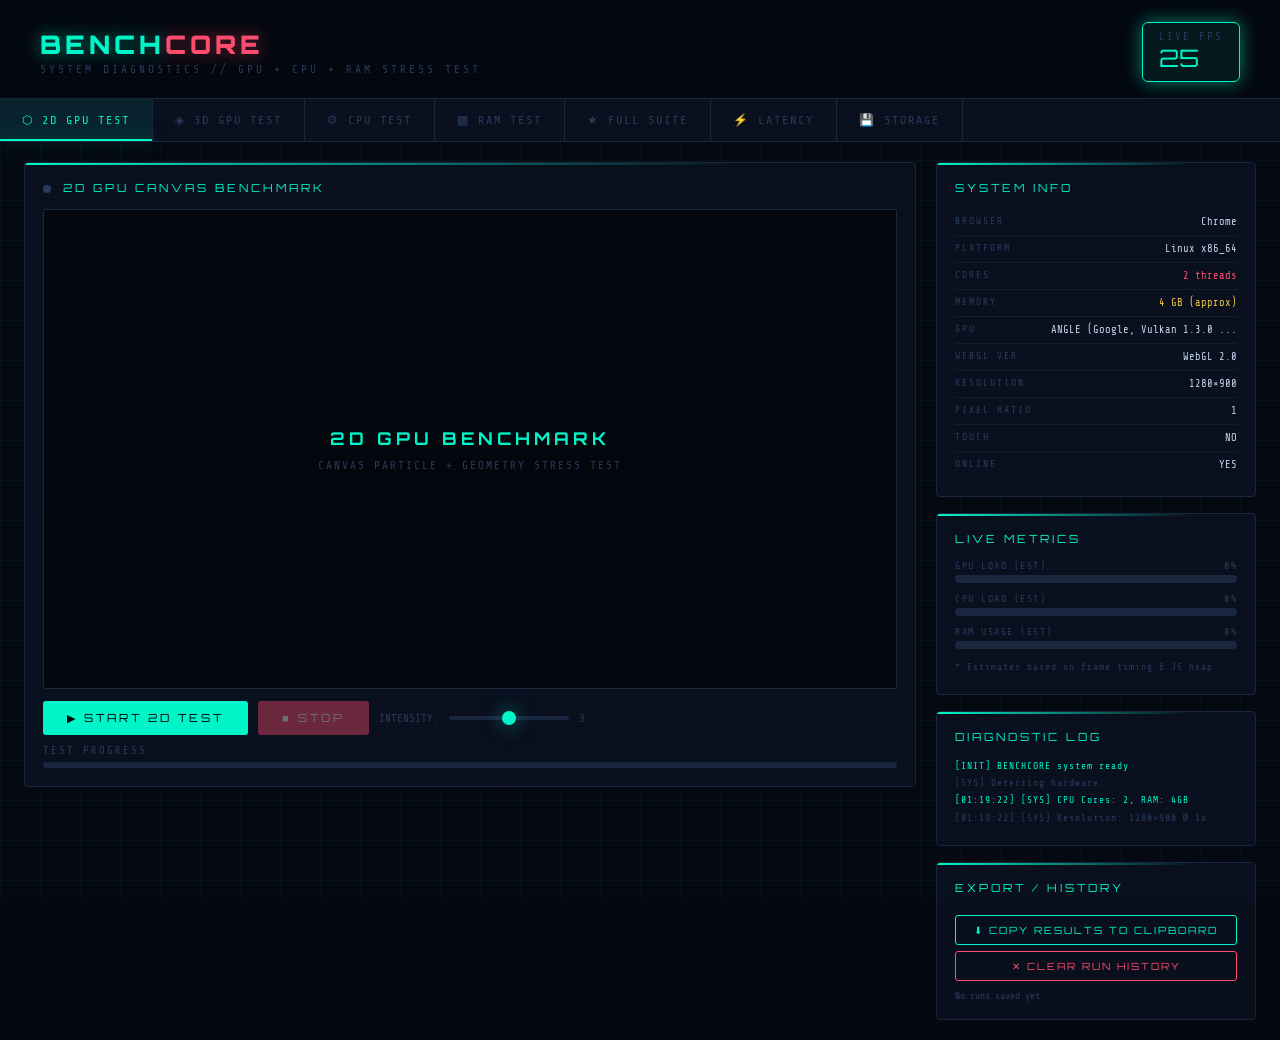
==== commit 7e1b8740: "The test size increased but havent tested yet and pushing" ====
--- a/index.html
+++ b/index.html
@@ -1738,7 +1738,7 @@
       const canvas = $('bench-canvas-3d');
       const W = canvas.width, H = canvas.height;
       const elapsed = timestamp - test3dStartTime;
-      const progress = Math.min(elapsed / 15000, 1);
+      const progress = Math.min(elapsed / 60000, 1); // 60 seconds
       $('prog-3d').style.width = (progress * 100) + '%';
       if (progress >= 1) { stop3D(true); return; }
 
@@ -1850,33 +1850,34 @@
       log(`[CPU] Primes: ${primes.toLocaleString()} | ${sieveMs}ms`, 'log-ok');
       await yld(20); if (!cpuRunning) return;
 
-      // --- Test 2: Sustained float throughput (2 seconds) ---
+      // --- Test 2: Sustained float throughput (30 seconds) ---
       log('[CPU] 2/4 — Sustained float throughput...');
       $('prog-cpu').style.width = '30%';
       await yld(10); if (!cpuRunning) return;
       let acc = 0, iters = 0;
-      const floatEnd = performance.now() + 2000;
+      const floatEnd = performance.now() + 30000;
       while (performance.now() < floatEnd) {
         // Batch of 50k ops then yield so browser stays responsive
         for (let i = 0; i < 50000; i++) acc += Math.sin(i * 0.001) * Math.cos(i * 0.0013) * Math.sqrt(i + 1);
         iters += 50000;
-        $('prog-cpu').style.width = (30 + Math.min(28, (iters / 5e6) * 28)) + '%';
+        const pFloat = Math.min(1, (performance.now() - floatEnd + 30000) / 30000);
+        $('prog-cpu').style.width = (30 + pFloat * 28) + '%';
         await yld(0);
         if (!cpuRunning) return;
       }
-      const opsPerSec = iters / 2; // ops/sec (we ran for 2s)
+      const opsPerSec = iters / 30; // ops/sec (we ran for 30s)
       $('cpu-ops').textContent = (opsPerSec / 1e6).toFixed(2);
       log(`[CPU] ${(opsPerSec).toLocaleString()} ops/s (${(opsPerSec/1e6).toFixed(2)}M)`, 'log-ok');
       $('prog-cpu').style.width = '58%';
       await yld(20); if (!cpuRunning) return;
 
-      // --- Test 3: Matrix multiply (1s sustained) ---
+      // --- Test 3: Matrix multiply (25s sustained) ---
       log('[CPU] 3/4 — 128×128 matrix multiply...');
       const N = 128;
       const A = new Float64Array(N * N), B = new Float64Array(N * N), C = new Float64Array(N * N);
       for (let i = 0; i < N * N; i++) { A[i] = Math.random(); B[i] = Math.random(); }
       let matOps = 0;
-      const matEnd = performance.now() + 1200;
+      const matEnd = performance.now() + 25000;
       while (performance.now() < matEnd) {
         for (let i = 0; i < N; i++) for (let j = 0; j < N; j++) {
           let s = 0;
@@ -1964,49 +1965,61 @@
       $('prog-ram').style.width = '22%';
       await yld(20); if (!ramRunning) return;
 
-      // --- Test 2: Sequential Write (3 passes, averaged) ---
-      log('[RAM] Sequential write (3 passes)...');
-      let totalWTime = 0;
-      for (let pass = 0; pass < 3; pass++) {
+      // --- Test 2: Sequential Write (15s duration) ---
+      log('[RAM] Sequential write (15s pass)...');
+      let totalWTime = 0, wPasses = 0;
+      const wEnd = performance.now() + 15000;
+      while (performance.now() < wEnd) {
         if (!ramRunning) return;
         const wt0 = performance.now();
         for (let i = 0; i < n; i++) buf[i] = i * 0.001;
         totalWTime += performance.now() - wt0;
-        $('prog-ram').style.width = (22 + (pass + 1) * 10) + '%';
-        await yld(5);
-      }
-      const wBW = (n * 8 * 3) / (1024 ** 3) / (totalWTime / 1000);
+        wPasses++;
+        const pw = Math.min(1, (performance.now() - wEnd + 15000)/15000);
+        $('prog-ram').style.width = (22 + pw * 33) + '%';
+        await yld(0);
+      }
+      const wBW = (n * 8 * wPasses) / (1024 ** 3) / (totalWTime / 1000);
       $('ram-write').textContent = wBW.toFixed(2);
       log(`[RAM] Write: ${wBW.toFixed(2)} GB/s`, 'log-ok');
       $('prog-ram').style.width = '55%';
       await yld(20); if (!ramRunning) return;
 
-      // --- Test 3: Sequential Read (3 passes, averaged) ---
-      log('[RAM] Sequential read (3 passes)...');
-      let totalRTime = 0, sum = 0;
-      for (let pass = 0; pass < 3; pass++) {
+      // --- Test 3: Sequential Read (15s duration) ---
+      log('[RAM] Sequential read (15s pass)...');
+      let totalRTime = 0, sum = 0, rPasses = 0;
+      const rEnd = performance.now() + 15000;
+      while (performance.now() < rEnd) {
         if (!ramRunning) return;
         const rt0 = performance.now();
         for (let i = 0; i < n; i++) sum += buf[i];
         totalRTime += performance.now() - rt0;
-        $('prog-ram').style.width = (55 + (pass + 1) * 7) + '%';
-        await yld(5);
-      }
-      const rBW = (n * 8 * 3) / (1024 ** 3) / (totalRTime / 1000);
+        rPasses++;
+        const pr = Math.min(1, (performance.now() - rEnd + 15000)/15000);
+        $('prog-ram').style.width = (55 + pr * 21) + '%';
+        await yld(0);
+      }
+      const rBW = (n * 8 * rPasses) / (1024 ** 3) / (totalRTime / 1000);
       $('ram-read').textContent = rBW.toFixed(2);
       log(`[RAM] Read: ${rBW.toFixed(2)} GB/s`, 'log-ok');
       $('prog-ram').style.width = '76%';
       await yld(20); if (!ramRunning) return;
 
-      // --- Test 4: Random Access Latency ---
-      log('[RAM] Random access latency...');
-      const iters = 50000;
-      const indices = new Uint32Array(iters);
-      for (let i = 0; i < iters; i++) indices[i] = Math.floor(Math.random() * n);
-      const rt0 = performance.now();
-      let randAcc = 0;
-      for (let i = 0; i < iters; i++) randAcc += buf[indices[i]];
-      const randNs = ((performance.now() - rt0) / iters) * 1e6;
+      // --- Test 4: Random Access Latency (15s duration) ---
+      log('[RAM] Random access latency (15s)...');
+      let randAcc = 0, randIters = 0, totalRandTime = 0;
+      const randEnd = performance.now() + 15000;
+      while (performance.now() < randEnd) {
+        const batch = 100000;
+        const indices = new Uint32Array(batch);
+        for (let i = 0; i < batch; i++) indices[i] = Math.floor(Math.random() * n);
+        const rt0 = performance.now();
+        for (let i = 0; i < batch; i++) randAcc += buf[indices[i]];
+        totalRandTime += performance.now() - rt0;
+        randIters += batch;
+        await yld(0); if (!ramRunning) return;
+      }
+      const randNs = (totalRandTime / randIters) * 1e6;
       $('ram-random').textContent = randNs.toFixed(1);
       log(`[RAM] Random latency: ${randNs.toFixed(1)}ns | dummy=${randAcc.toFixed(0)}`, 'log-ok');
       $('prog-ram').style.width = '100%';
@@ -2084,7 +2097,7 @@
         $('dot-2d').className = 'status-dot running';
         function frame2D(ts) {
           if (checkStop()) { test2dRunning = false; res(); return; }
-          const p = Math.min((ts - test2dStartTime) / 8000, 1);
+          const p = Math.min((ts - test2dStartTime) / 60000, 1);
           setStage('STAGE 1/5 — 2D GPU', Math.round(p * 18));
           draw2DFrameSilent(ts);
           if (p >= 1) { test2dRunning = false; res(); return; }
@@ -2121,7 +2134,7 @@
         $('dot-3d').className = 'status-dot running';
         function frame3D(ts) {
           if (checkStop()) { test3dRunning = false; res(); return; }
-          const p = Math.min((ts - test3dStartTime) / 8000, 1);
+          const p = Math.min((ts - test3dStartTime) / 60000, 1);
           setStage('STAGE 2/5 — 3D GPU', 20 + Math.round(p * 18));
           draw3DFrameSilent(ts);
           if (p >= 1) { test3dRunning = false; res(); return; }
@@ -2156,21 +2169,22 @@
       await new Promise(r => setTimeout(r, 10)); if (!fullSuiteRunning) { finishSuite(); return; }
 
       let sacc = 0, siters = 0;
-      const floatEnd = performance.now() + 1000; // 1s float ops
+      const floatEnd = performance.now() + 30000; // 30s float ops
       while (performance.now() < floatEnd) {
         for (let i = 0; i < 50000; i++) sacc += Math.sin(i * 0.001) * Math.cos(i * 0.0013) * Math.sqrt(i + 1);
         siters += 50000;
-        setStage('STAGE 3/5 — CPU', 45 + Math.min(8, ((siters / 2.5e6) * 8)));
+        const pFloat = Math.min(1, (performance.now() - floatEnd + 30000) / 30000);
+        setStage('STAGE 3/5 — CPU', 45 + pFloat * 8);
         await new Promise(r => setTimeout(r, 0));
         if (!fullSuiteRunning) { finishSuite(); return; }
       }
-      const sopsPerSec = siters; // ~ops per second since we ran 1s
+      const sopsPerSec = siters / 30; // ops per second since we ran 30s
 
       const N = 96;
       const A = new Float64Array(N * N), B = new Float64Array(N * N), C = new Float64Array(N * N);
       for (let i = 0; i < N * N; i++) { A[i] = Math.random(); B[i] = Math.random(); }
       let matOps = 0;
-      const matEnd = performance.now() + 600;
+      const matEnd = performance.now() + 25000; // 25s matrix ops
       while (performance.now() < matEnd) {
         for (let i = 0; i < N; i++) for (let j = 0; j < N; j++) {
           let s = 0;
@@ -2204,25 +2218,31 @@
       setStage('STAGE 4/5 — RAM', 65);
       await new Promise(r => setTimeout(r, 10)); if (!fullSuiteRunning) { finishSuite(); return; }
 
-      let rTotalWTime = 0;
-      for (let pass = 0; pass < 2; pass++) {
+      let rTotalWTime = 0, wPasses = 0;
+      const wEnd = performance.now() + 15000;
+      while (performance.now() < wEnd) {
         const wt0 = performance.now();
         for (let i = 0; i < nRam; i++) rbuf[i] = i * 0.001;
         rTotalWTime += performance.now() - wt0;
-        setStage('STAGE 4/5 — RAM', 65 + pass * 5);
-        await new Promise(r => setTimeout(r, 5)); if (!fullSuiteRunning) { finishSuite(); return; }
-      }
-      const rwBW = (nRam * 8 * 2) / (1024 ** 3) / (rTotalWTime / 1000);
-
-      let rTotalRTime = 0, rsum = 0;
-      for (let pass = 0; pass < 2; pass++) {
+        wPasses++;
+        const pw = Math.min(1, (performance.now() - wEnd + 15000)/15000);
+        setStage('STAGE 4/5 — RAM', 65 + pw * 5);
+        await new Promise(r => setTimeout(r, 0)); if (!fullSuiteRunning) { finishSuite(); return; }
+      }
+      const rwBW = (nRam * 8 * wPasses) / (1024 ** 3) / (rTotalWTime / 1000);
+
+      let rTotalRTime = 0, rsum = 0, rPasses = 0;
+      const rEnd = performance.now() + 15000;
+      while (performance.now() < rEnd) {
         const rt0 = performance.now();
         for (let i = 0; i < nRam; i++) rsum += rbuf[i];
         rTotalRTime += performance.now() - rt0;
-        setStage('STAGE 4/5 — RAM', 75 + pass * 4);
-        await new Promise(r => setTimeout(r, 5)); if (!fullSuiteRunning) { finishSuite(); return; }
-      }
-      const rrBW = (nRam * 8 * 2) / (1024 ** 3) / (rTotalRTime / 1000);
+        rPasses++;
+        const pr = Math.min(1, (performance.now() - rEnd + 15000)/15000);
+        setStage('STAGE 4/5 — RAM', 70 + pr * 10);
+        await new Promise(r => setTimeout(r, 0)); if (!fullSuiteRunning) { finishSuite(); return; }
+      }
+      const rrBW = (nRam * 8 * rPasses) / (1024 ** 3) / (rTotalRTime / 1000);
 
       const sRAM = Math.max(0, Math.round((rwBW + rrBW) * 600 - rAllocTime * 0.2));
       window._scoreRAM = sRAM;
@@ -2580,13 +2600,22 @@
         req.onsuccess=async e=>{
           const db=e.target.result;
           const small=new Uint8Array(4096);
-          const ops=40; const t0=performance.now();
-          for(let i=0;i<ops;i++){
+          const t0=performance.now();
+          const iopsEnd = t0 + 30000; // 30 seconds
+          let ops = 0;
+          while (performance.now() < iopsEnd) {
             await new Promise((ok,fail)=>{
               const tx=db.transaction('i','readwrite');
-              tx.objectStore('i').put(small,i%8);
+              tx.objectStore('i').put(small,ops%8);
               tx.oncomplete=ok; tx.onerror=fail;
             });
+            ops++;
+            if (!storageRunning && !fullSuiteRunning) break; 
+            // Yield occasionally to avoid freezing if IDB is extremely fast
+            if (ops % 100 === 0) {
+                if ($('prog-storage-label')) $('prog-storage-label').textContent=`TESTING IOPS... ${ops} ops`;
+                await new Promise(r=>setTimeout(r,0));
+            }
           }
           db.close();
           res(Math.round(ops/((performance.now()-t0)/1000)));
@@ -2604,8 +2633,8 @@
       ['st-write','st-read','st-iops','st-type'].forEach(id=>$(id).textContent='--');
       log('[STO] Starting storage benchmark...','log-ok');
 
-      const sizes=[10,25,50,100];
-      const sizeMB = sizes[intensity-1];
+      const sizes=[100,250,500,1000,2000];
+      const sizeMB = sizes[intensity-1] || 500;
       const chunk = new Uint8Array(1024*1024); // 1MB
       for(let i=0;i<chunk.length;i+=4){const r=Math.random()*0xFFFFFFFF;chunk[i]=r&255;chunk[i+1]=(r>>8)&255;chunk[i+2]=(r>>16)&255;chunk[i+3]=(r>>24)&255;}
 
@@ -2686,10 +2715,12 @@
       const chunk=new Uint8Array(1024*1024);
       for(let i=0;i<chunk.length;i+=4){const r=Math.random()*0xFFFFFFFF;chunk[i]=r&255;chunk[i+1]=(r>>8)&255;}
       let wMBps=0,rMBps=0,iops=0;
+      setStage('STAGE 5/5 — STORAGE (Seq)', 85);
       try{
-        const res=await idbWriteRead(10,chunk,()=>{});
+        const res=await idbWriteRead(100,chunk,()=>{}); // 100MB seq write/read for suite
         wMBps=res.w; rMBps=res.r;
       }catch(e){}
+      setStage('STAGE 5/5 — STORAGE (IOPS)', 90);
       try{ iops=await measureIopsIDB(); }catch(e){}
       storageRunning=false;
       const typeInfo=detectStorageType(wMBps);
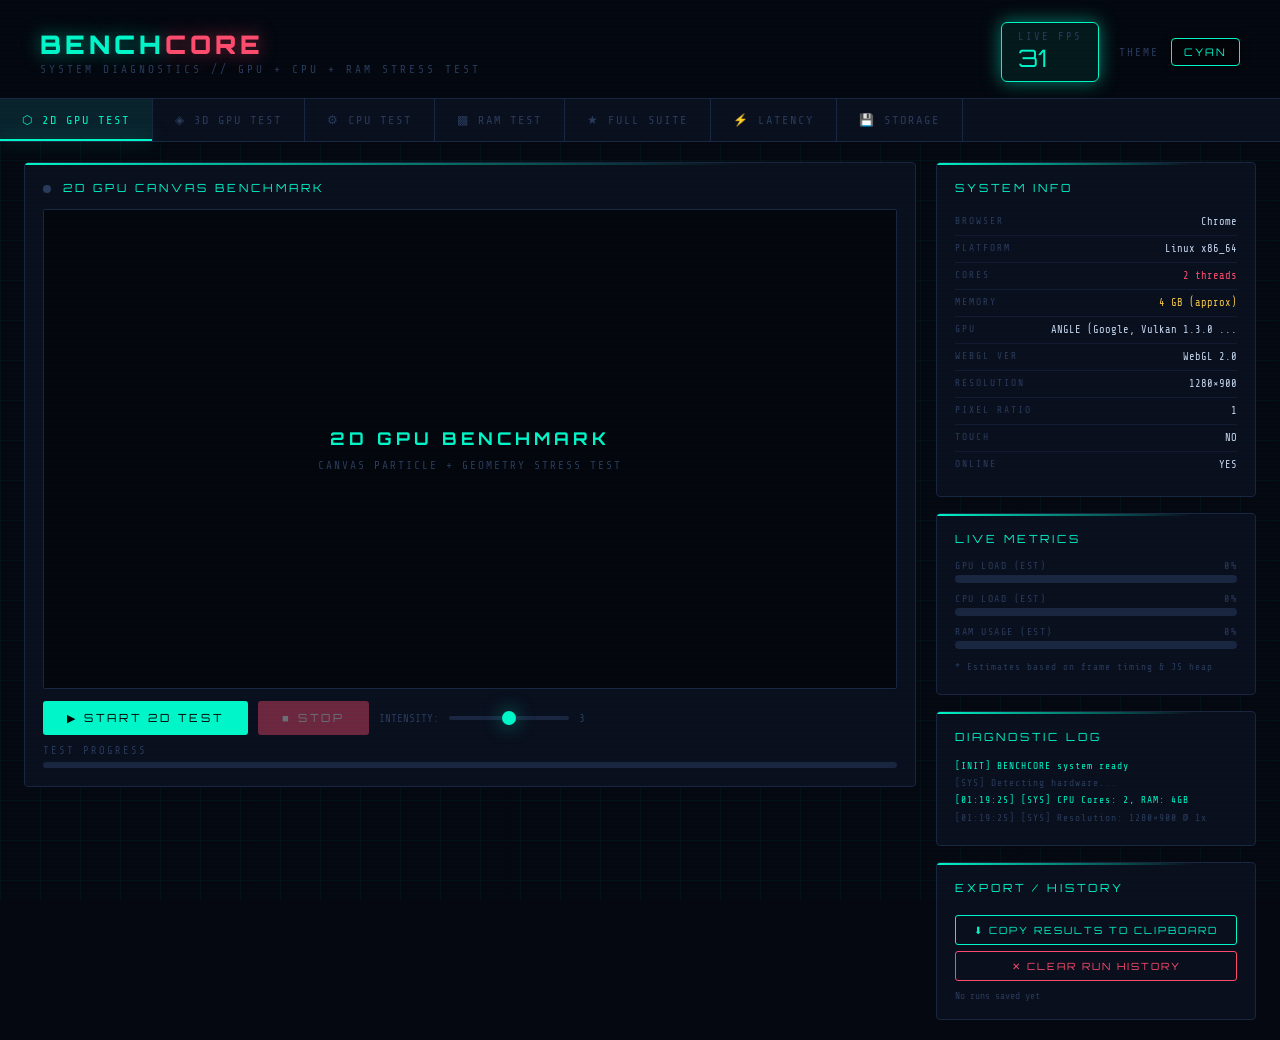
==== commit 4ff8d73d: "added themes" ====
--- a/index.html
+++ b/index.html
@@ -5,6 +5,8 @@
   <meta charset="UTF-8">
   <meta name="viewport" content="width=device-width, initial-scale=1.0">
   <title>BENCHCORE — System Diagnostics</title>
+  <link rel="stylesheet" href="theme.css">
+  <script src="theme-manager.js"></script>
   <style>
     @import url('https://fonts.googleapis.com/css2?family=Share+Tech+Mono&family=Orbitron:wght@400;700;900&display=swap');
 
@@ -93,6 +95,11 @@
       color: var(--dim);
       letter-spacing: 3px;
       margin-top: 3px;
+    }
+
+    .header-right {
+      display: flex;
+      align-items: center;
     }
 
     /* FPS badge */
@@ -890,10 +897,16 @@
       <div class="logo">BENCH<span>CORE</span></div>
       <div class="tagline">SYSTEM DIAGNOSTICS // GPU + CPU + RAM STRESS TEST</div>
     </div>
-    <div id="fps-badge">
-      <div>
-        <div class="label">LIVE FPS</div>
-        <div id="fps-val">--</div>
+    <div class="header-right">
+      <div id="fps-badge">
+        <div>
+          <div class="label">LIVE FPS</div>
+          <div id="fps-val">--</div>
+        </div>
+      </div>
+      <div class="theme-toggle-wrap">
+        <span class="theme-label">THEME</span>
+        <button id="theme-toggle-btn" class="theme-btn"><span id="theme-toggle-icon">CYAN</span></button>
       </div>
     </div>
   </header>
@@ -1687,25 +1700,48 @@
       const counts = [500, 1500, 3000, 6000, 12000];
       const n = counts[intensity - 1];
       const verts = [], cols = [];
-
-      // Particles in sphere
-      for (let i = 0; i < n; i++) {
-        const theta = Math.random() * Math.PI * 2, phi = Math.acos(2 * Math.random() - 1);
-        const r = 0.5 + Math.random() * 1.5;
-        verts.push(r * Math.sin(phi) * Math.cos(theta), r * Math.sin(phi) * Math.sin(theta), r * Math.cos(phi));
-        const h = Math.random();
-        cols.push(h < 0.33 ? 0 : h < 0.66 ? 1 - h : h, h < 0.33 ? h : h < 0.66 ? 0 : 1 - h, h > 0.66 ? h : 0.2);
-      }
-
-      // Cube wireframe
-      const cube = [
-        -1, -1, -1, 1, -1, -1, 1, -1, -1, 1, 1, -1, 1, 1, -1, -1, 1, -1, -1, 1, -1, -1, -1, -1,
-        -1, -1, 1, 1, -1, 1, 1, -1, 1, 1, 1, 1, 1, 1, 1, -1, 1, 1, -1, 1, 1, -1, -1, 1,
-        -1, -1, -1, -1, -1, 1, 1, -1, -1, 1, -1, 1, 1, 1, -1, 1, 1, 1, -1, 1, -1, -1, 1, 1
-      ];
-      for (let i = 0; i < cube.length; i += 3) {
-        verts.push(cube[i], cube[i + 1], cube[i + 2]);
-        cols.push(0, 1, 0.8);
+      const theme = window.themeManager ? window.themeManager.getCurrentTheme() : 'default';
+
+      if (theme === 'crimson') {
+        // Spiral particle field
+        for (let i = 0; i < n; i++) {
+          const t = i / n * Math.PI * 20; // 10 spirals
+          const r = 0.5 + (i / n) * 1.5;
+          verts.push(r * Math.cos(t), r * Math.sin(t), (i / n) * 2 - 1);
+          const h = Math.random();
+          cols.push(1.0, h < 0.5 ? 0.2 : 0.5, 0.0);
+        }
+
+        // Octahedron wireframe
+        const oct = [
+          0,1.2,0, -1,0,-1,  0,1.2,0, 1,0,-1,  0,1.2,0, 1,0,1,   0,1.2,0, -1,0,1,
+          0,-1.2,0, -1,0,-1, 0,-1.2,0, 1,0,-1, 0,-1.2,0, 1,0,1,  0,-1.2,0, -1,0,1,
+          -1,0,-1, 1,0,-1, 1,0,-1, 1,0,1,  1,0,1, -1,0,1,  -1,0,1, -1,0,-1
+        ];
+        for (let i = 0; i < oct.length; i += 3) {
+          verts.push(oct[i], oct[i + 1], oct[i + 2]);
+          cols.push(1.0, 0.2, 0.2);
+        }
+      } else {
+        // Particles in sphere
+        for (let i = 0; i < n; i++) {
+          const theta = Math.random() * Math.PI * 2, phi = Math.acos(2 * Math.random() - 1);
+          const r = 0.5 + Math.random() * 1.5;
+          verts.push(r * Math.sin(phi) * Math.cos(theta), r * Math.sin(phi) * Math.sin(theta), r * Math.cos(phi));
+          const h = Math.random();
+          cols.push(h < 0.33 ? 0 : h < 0.66 ? 1 - h : h, h < 0.33 ? h : h < 0.66 ? 0 : 1 - h, h > 0.66 ? h : 0.2);
+        }
+
+        // Cube wireframe
+        const cube = [
+          -1, -1, -1, 1, -1, -1, 1, -1, -1, 1, 1, -1, 1, 1, -1, -1, 1, -1, -1, 1, -1, -1, -1, -1,
+          -1, -1, 1, 1, -1, 1, 1, -1, 1, 1, 1, 1, 1, 1, 1, -1, 1, 1, -1, 1, 1, -1, -1, 1,
+          -1, -1, -1, -1, -1, 1, 1, -1, -1, 1, -1, 1, 1, 1, -1, 1, 1, 1, -1, 1, -1, -1, 1, 1
+        ];
+        for (let i = 0; i < cube.length; i += 3) {
+          verts.push(cube[i], cube[i + 1], cube[i + 2]);
+          cols.push(0, 1, 0.8);
+        }
       }
 
       const buf = gl3d.createBuffer();
--- a/theme.css
+++ b/theme.css
@@ -0,0 +1,65 @@
+/* theme.css */
+
+/* --- Crimson Alternative Theme --- */
+body[data-theme="crimson"] {
+  --bg: #0d0404;
+  --panel: #140808;
+  --border: #3b1116;
+  --accent: #ff2a4b;
+  --accent2: #ff8c00;
+  --accent3: #ffae00;
+  --dim: #7a3a42;
+  --text: #ffe0e0;
+  --glow: 0 0 18px rgba(255, 42, 75, 0.5);
+  --glow2: 0 0 18px rgba(255, 140, 0, 0.5);
+}
+
+/* Background grid color tweak for crimson theme */
+body[data-theme="crimson"]::before {
+  background: repeating-linear-gradient(0deg,
+      transparent,
+      transparent 2px,
+      rgba(255, 42, 75, 0.015) 2px,
+      rgba(255, 42, 75, 0.015) 4px);
+}
+
+body[data-theme="crimson"]::after {
+  background-image:
+    linear-gradient(rgba(255, 42, 75, 0.05) 1px, transparent 1px),
+    linear-gradient(90deg, rgba(255, 42, 75, 0.05) 1px, transparent 1px);
+}
+
+/* --- Theme Toggle Switch UI --- */
+.theme-toggle-wrap {
+  display: flex;
+  align-items: center;
+  gap: 12px;
+  margin-left: 20px;
+}
+
+.theme-label {
+  font-family: 'Share Tech Mono', monospace;
+  font-size: 0.7rem;
+  color: var(--dim);
+  letter-spacing: 2px;
+}
+
+.theme-btn {
+  background: rgba(0, 0, 0, 0.5);
+  border: 1px solid var(--accent);
+  color: var(--accent);
+  font-family: 'Orbitron', sans-serif;
+  font-size: 0.65rem;
+  letter-spacing: 2px;
+  padding: 6px 12px;
+  cursor: pointer;
+  border-radius: 4px;
+  transition: all 0.3s;
+  box-shadow: 0 0 8px rgba(0, 0, 0, 0.5);
+}
+
+.theme-btn:hover {
+  background: var(--accent);
+  color: #000;
+  box-shadow: var(--glow);
+}
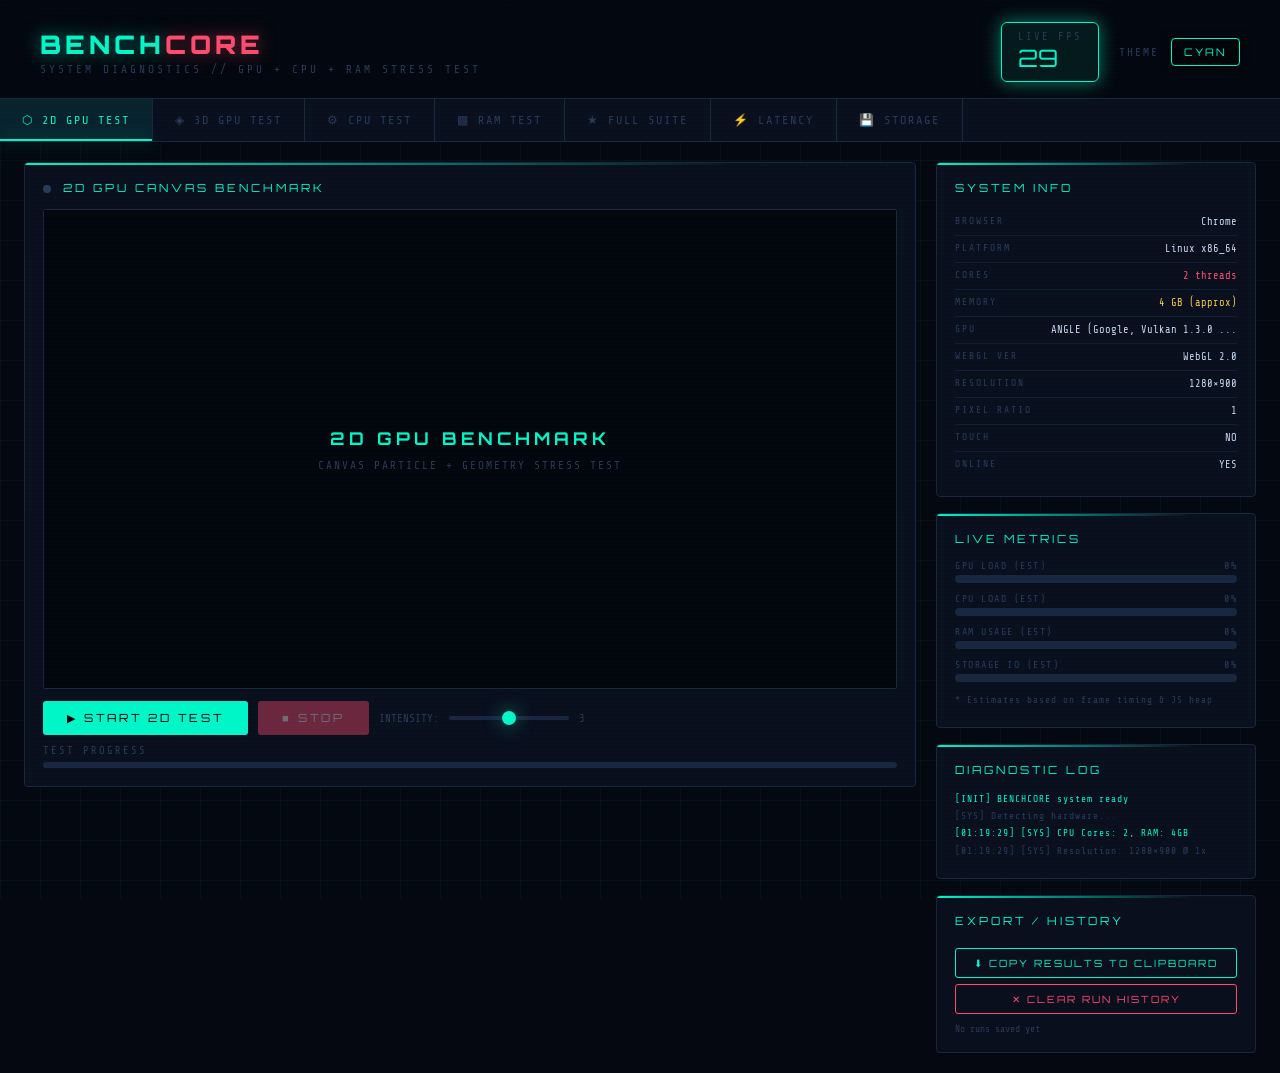
==== commit ac48e5cf: "disk added to realtime matrices and Ram realtime metrix problem solved" ====
--- a/index.html
+++ b/index.html
@@ -15,6 +15,7 @@
       --panel: #0a0f1e;
       --border: #1a2540;
       --accent: #00f5c8;
+      --accent-rgb: 0, 245, 200;
       --accent2: #ff4b6e;
       --accent3: #f7c948;
       --dim: #2a3a5a;
@@ -45,8 +46,8 @@
       background: repeating-linear-gradient(0deg,
           transparent,
           transparent 2px,
-          rgba(0, 245, 200, 0.012) 2px,
-          rgba(0, 245, 200, 0.012) 4px);
+          rgba(var(--accent-rgb), 0.012) 2px,
+          rgba(var(--accent-rgb), 0.012) 4px);
       pointer-events: none;
       z-index: 9999;
     }
@@ -57,8 +58,8 @@
       position: fixed;
       inset: 0;
       background-image:
-        linear-gradient(rgba(0, 245, 200, 0.04) 1px, transparent 1px),
-        linear-gradient(90deg, rgba(0, 245, 200, 0.04) 1px, transparent 1px);
+        linear-gradient(rgba(var(--accent-rgb), 0.04) 1px, transparent 1px),
+        linear-gradient(90deg, rgba(var(--accent-rgb), 0.04) 1px, transparent 1px);
       background-size: 40px 40px;
       pointer-events: none;
       z-index: 0;
@@ -107,7 +108,7 @@
       display: flex;
       align-items: center;
       gap: 8px;
-      background: rgba(0, 245, 200, 0.07);
+      background: rgba(var(--accent-rgb), 0.07);
       border: 1px solid var(--accent);
       border-radius: 6px;
       padding: 8px 16px;
@@ -153,12 +154,12 @@
 
     nav button:hover {
       color: var(--text);
-      background: rgba(0, 245, 200, 0.04);
+      background: rgba(var(--accent-rgb), 0.04);
     }
 
     nav button.active {
       color: var(--accent);
-      background: rgba(0, 245, 200, 0.08);
+      background: rgba(var(--accent-rgb), 0.08);
     }
 
     nav button.active::after {
@@ -346,7 +347,7 @@
     #score-box {
       margin-top: 14px;
       padding: 12px;
-      background: rgba(0, 245, 200, 0.05);
+      background: rgba(var(--accent-rgb), 0.05);
       border: 1px solid var(--accent);
       border-radius: 3px;
       display: none;
@@ -485,6 +486,10 @@
 
     .meter-fill.ram {
       background: linear-gradient(90deg, #a855f7, #ec4899);
+    }
+
+    .meter-fill.storage {
+      background: linear-gradient(90deg, #3b82f6, #8b5cf6);
     }
 
     /* Log */
@@ -683,7 +688,7 @@
       top: 10px;
       left: 10px;
       font-size: 0.6rem;
-      color: rgba(0, 245, 200, 0.7);
+      color: rgba(var(--accent-rgb), 0.7);
       letter-spacing: 1.5px;
       pointer-events: none;
     }
@@ -726,7 +731,7 @@
       width: 130px;
       height: 130px;
       border-radius: 50%;
-      background: rgba(0, 245, 200, 0.06);
+      background: rgba(var(--accent-rgb), 0.06);
       border: 2px solid var(--accent);
       display: flex;
       align-items: center;
@@ -742,7 +747,7 @@
     }
 
     .lat-target.flash {
-      background: rgba(0, 245, 200, 0.3);
+      background: rgba(var(--accent-rgb), 0.3);
       box-shadow: 0 0 40px var(--accent);
       transform: scale(1.05);
     }
@@ -761,7 +766,7 @@
     }
 
     .lat-card {
-      background: rgba(0, 245, 200, 0.04);
+      background: rgba(var(--accent-rgb), 0.04);
       border: 1px solid var(--border);
       border-radius: 3px;
       padding: 12px;
@@ -823,7 +828,7 @@
     }
 
     .btn-ghost:hover {
-      background: rgba(0, 245, 200, 0.1);
+      background: rgba(var(--accent-rgb), 0.1);
       box-shadow: var(--glow);
     }
 
@@ -862,7 +867,7 @@
     .ref-bar-fill {
       height: 100%;
       border-radius: 3px;
-      background: rgba(0, 245, 200, 0.25);
+      background: rgba(var(--accent-rgb), 0.25);
     }
 
     .ref-bar-fill.you {
@@ -883,7 +888,7 @@
   #storage-grid { display:grid; grid-template-columns:1fr 1fr; gap:10px; margin-top:12px; }
   #storage-detect { margin-bottom:14px; padding:12px; background:rgba(249,115,22,0.04); border:1px solid rgba(249,115,22,0.18); border-radius:3px; }
   .storage-type-badge { display:inline-block; padding:3px 10px; border-radius:12px; font-size:0.6rem; letter-spacing:2px; font-family:'Orbitron',sans-serif; margin-top:6px; }
-  .storage-type-badge.nvme { background:rgba(0,245,200,0.15); color:var(--accent); border:1px solid var(--accent); }
+  .storage-type-badge.nvme { background:rgba(var(--accent-rgb),0.15); color:var(--accent); border:1px solid var(--accent); }
   .storage-type-badge.sata { background:rgba(0,200,255,0.12); color:#00c8ff; border:1px solid #00c8ff; }
   .storage-type-badge.hdd  { background:rgba(247,201,72,0.12); color:var(--accent3); border:1px solid var(--accent3); }
   .storage-type-badge.slow { background:rgba(255,75,110,0.12); color:var(--accent2); border:1px solid var(--accent2); }
@@ -975,7 +980,7 @@
             <p style="font-size:0.7rem;color:var(--dim);letter-spacing:2px;">ROTATING GEOMETRY + PARTICLE FIELD</p>
           </div>
           <div id="info-3d-overlay"
-            style="position:absolute;top:10px;left:10px;font-size:0.6rem;color:rgba(0,245,200,0.7);letter-spacing:1.5px;pointer-events:none;display:none;">
+            style="position:absolute;top:10px;left:10px;font-size:0.6rem;color:rgba(var(--accent-rgb),0.7);letter-spacing:1.5px;pointer-events:none;display:none;">
           </div>
         </div>
         <div class="controls">
@@ -993,7 +998,7 @@
           </div>
         </div>
         <div id="score-box-3d"
-          style="margin-top:14px;padding:12px;background:rgba(0,245,200,0.05);border:1px solid var(--accent);border-radius:3px;display:none;text-align:center;">
+          style="margin-top:14px;padding:12px;background:rgba(var(--accent-rgb),0.05);border:1px solid var(--accent);border-radius:3px;display:none;text-align:center;">
           <div style="font-size:0.65rem;letter-spacing:3px;color:var(--dim);">3D SCORE</div>
           <div style="font-family:'Orbitron',sans-serif;font-size:2.2rem;color:var(--accent);text-shadow:var(--glow);"
             id="score-3d-num">0</div>
@@ -1142,7 +1147,7 @@
           </div>
         </div>
         <div id="score-box-lat"
-          style="margin-top:14px;padding:12px;background:rgba(0,245,200,0.05);border:1px solid var(--accent);border-radius:3px;display:none;text-align:center;">
+          style="margin-top:14px;padding:12px;background:rgba(var(--accent-rgb),0.05);border:1px solid var(--accent);border-radius:3px;display:none;text-align:center;">
           <div style="font-size:0.65rem;letter-spacing:3px;color:var(--dim);">LATENCY GRADE</div>
           <div style="font-family:'Orbitron',sans-serif;font-size:1.2rem;margin-top:6px;" id="lat-grade"></div>
         </div>
@@ -1251,7 +1256,7 @@
             </div>
           </div>
           <div id="total-score-box"
-            style="display:none;margin-top:20px;padding:20px;background:linear-gradient(135deg,rgba(0,245,200,0.06),rgba(168,85,247,0.06));border:1px solid var(--accent);border-radius:4px;text-align:center;">
+            style="display:none;margin-top:20px;padding:20px;background:linear-gradient(135deg,rgba(var(--accent-rgb),0.06),rgba(168,85,247,0.06));border:1px solid var(--accent);border-radius:4px;text-align:center;">
             <div style="font-size:0.6rem;letter-spacing:4px;color:var(--dim);">TOTAL BENCHCORE SCORE</div>
             <div
               style="font-family:'Orbitron',sans-serif;font-size:3.5rem;color:var(--accent);text-shadow:var(--glow);margin:8px 0;"
@@ -1344,6 +1349,12 @@
             <div class="meter-fill ram" id="mf-ram" style="width:0%"></div>
           </div>
         </div>
+        <div class="meter-row">
+          <div class="meter-header"><span>STORAGE IO (EST)</span><span id="m-storage">0%</span></div>
+          <div class="meter-bar">
+            <div class="meter-fill storage" id="mf-storage" style="width:0%"></div>
+          </div>
+        </div>
         <div style="margin-top:10px;font-size:0.58rem;color:var(--dim);letter-spacing:1px;line-height:1.8;">
           * Estimates based on frame timing & JS heap
         </div>
@@ -1415,12 +1426,25 @@
         // Update live meters
         const gpuLoad = Math.min(100, Math.round((1 - globalFPS / 144) * 100 + Math.random() * 5));
         const cpuEst = Math.min(100, Math.round(gpuLoad * 0.6 + Math.random() * 10));
-        let ramEst = 0;
-        try { if (performance.memory) ramEst = Math.round((performance.memory.usedJSHeapSize / performance.memory.jsHeapSizeLimit) * 100); } catch (e) { }
+        
+        let baseRam = 15;
+        try { if (performance.memory) baseRam = Math.max(15, Math.round((performance.memory.usedJSHeapSize / performance.memory.jsHeapSizeLimit) * 100)); } catch (e) { }
+        const ramEst = Math.min(100, Math.max(0, baseRam + Math.round(Math.random() * 4 - 2) + Math.round(cpuEst * 0.1)));
+        
+        const storageEst = Math.min(100, Math.max(0, Math.round(Math.random() * 8 + (gpuLoad > 50 ? 15 : 0))));
+
         if (isAnyRunning) {
           $('mf-gpu').style.width = gpuLoad + '%'; $('m-gpu').textContent = gpuLoad + '%';
           $('mf-cpu').style.width = cpuEst + '%'; $('m-cpu').textContent = cpuEst + '%';
           $('mf-ram').style.width = ramEst + '%'; $('m-ram').textContent = ramEst + '%';
+          $('mf-storage').style.width = storageEst + '%'; $('m-storage').textContent = storageEst + '%';
+        } else {
+          $('mf-gpu').style.width = '0%'; $('m-gpu').textContent = '0%';
+          $('mf-cpu').style.width = '0%'; $('m-cpu').textContent = '0%';
+          $('mf-ram').style.width = '0%'; $('m-ram').textContent = '0%';
+          if ($('mf-storage')) {
+            $('mf-storage').style.width = '0%'; $('m-storage').textContent = '0%';
+          }
         }
       }
       requestAnimationFrame(updateFPS);
@@ -1524,12 +1548,15 @@
         return;
       }
 
+      const isCrimson = window.themeManager && window.themeManager.getCurrentTheme() === 'crimson';
+      const themeRgbStr = isCrimson ? '255,42,75' : '0,245,200';
+
       // Background with trail
-      ctx2d.fillStyle = 'rgba(5,8,16,0.18)';
+      ctx2d.fillStyle = isCrimson ? 'rgba(13,4,4,0.18)' : 'rgba(5,8,16,0.18)';
       ctx2d.fillRect(0, 0, W, H);
 
       // Grid
-      ctx2d.strokeStyle = 'rgba(0,245,200,0.05)';
+      ctx2d.strokeStyle = `rgba(${themeRgbStr},0.05)`;
       ctx2d.lineWidth = 1;
       for (let x = 0; x < W; x += 40) { ctx2d.beginPath(); ctx2d.moveTo(x, 0); ctx2d.lineTo(x, H); ctx2d.stroke(); }
       for (let y = 0; y < H; y += 40) { ctx2d.beginPath(); ctx2d.moveTo(0, y); ctx2d.lineTo(W, y); ctx2d.stroke(); }
@@ -1540,11 +1567,18 @@
         if (p.x < 0 || p.x > W) p.vx *= -1;
         if (p.y < 0 || p.y > H) p.vy *= -1;
         p.hue = (p.hue + 1) % 360;
+        
+        let drawHue = p.hue;
+        if (isCrimson) {
+            drawHue = (340 + (p.hue / 360) * 60) % 360;
+        } else {
+            drawHue = 160 + (p.hue / 360) * 80;
+        }
 
         // Glow
         const grd = ctx2d.createRadialGradient(p.x, p.y, 0, p.x, p.y, p.r * 4);
-        grd.addColorStop(0, `hsla(${p.hue},100%,70%,0.9)`);
-        grd.addColorStop(1, `hsla(${p.hue},100%,50%,0)`);
+        grd.addColorStop(0, `hsla(${drawHue},100%,70%,0.9)`);
+        grd.addColorStop(1, `hsla(${drawHue},100%,50%,0)`);
         ctx2d.beginPath();
         ctx2d.arc(p.x, p.y, p.r * 4, 0, Math.PI * 2);
         ctx2d.fillStyle = grd;
@@ -1553,7 +1587,7 @@
         // Core
         ctx2d.beginPath();
         ctx2d.arc(p.x, p.y, p.r, 0, Math.PI * 2);
-        ctx2d.fillStyle = `hsl(${p.hue},100%,80%)`;
+        ctx2d.fillStyle = `hsl(${drawHue},100%,80%)`;
         ctx2d.fill();
       });
 
@@ -1565,7 +1599,7 @@
           const dy = particles2d[i].y - particles2d[j].y;
           const d = Math.sqrt(dx * dx + dy * dy);
           if (d < maxDist) {
-            ctx2d.strokeStyle = `rgba(0,245,200,${(1 - d / maxDist) * 0.4})`;
+            ctx2d.strokeStyle = `rgba(${themeRgbStr},${(1 - d / maxDist) * 0.4})`;
             ctx2d.lineWidth = 0.5;
             ctx2d.beginPath();
             ctx2d.moveTo(particles2d[i].x, particles2d[i].y);
@@ -1582,7 +1616,15 @@
         ctx2d.save();
         ctx2d.translate(cx, cy);
         ctx2d.rotate(t * (s % 2 === 0 ? 1 : -1) * 0.3 * (s + 1) * 0.3);
-        ctx2d.strokeStyle = `hsla(${(t * 50 + s * 60) % 360},100%,60%,0.3)`;
+        
+        let shapeHue = (t * 50 + s * 60) % 360;
+        if (isCrimson) {
+            shapeHue = (340 + (shapeHue / 360) * 60) % 360;
+        } else {
+            shapeHue = 160 + (shapeHue / 360) * 80;
+        }
+        
+        ctx2d.strokeStyle = `hsla(${shapeHue},100%,60%,0.3)`;
         ctx2d.lineWidth = 1.5;
         const sides = 3 + s;
         ctx2d.beginPath();
@@ -1601,7 +1643,7 @@
       test2dFPSCount++;
 
       // HUD
-      ctx2d.fillStyle = 'rgba(0,245,200,0.8)';
+      ctx2d.fillStyle = `rgba(${themeRgbStr},0.8)`;
       ctx2d.font = '11px Share Tech Mono';
       ctx2d.fillText(`FPS: ${globalFPS} | PARTICLES: ${particles2d.length} | ${Math.round(progress * 100)}%`, 12, 18);
 
--- a/theme.css
+++ b/theme.css
@@ -6,6 +6,7 @@
   --panel: #140808;
   --border: #3b1116;
   --accent: #ff2a4b;
+  --accent-rgb: 255, 42, 75;
   --accent2: #ff8c00;
   --accent3: #ffae00;
   --dim: #7a3a42;
@@ -19,14 +20,14 @@
   background: repeating-linear-gradient(0deg,
       transparent,
       transparent 2px,
-      rgba(255, 42, 75, 0.015) 2px,
-      rgba(255, 42, 75, 0.015) 4px);
+      rgba(var(--accent-rgb), 0.015) 2px,
+      rgba(var(--accent-rgb), 0.015) 4px);
 }
 
 body[data-theme="crimson"]::after {
   background-image:
-    linear-gradient(rgba(255, 42, 75, 0.05) 1px, transparent 1px),
-    linear-gradient(90deg, rgba(255, 42, 75, 0.05) 1px, transparent 1px);
+    linear-gradient(rgba(var(--accent-rgb), 0.05) 1px, transparent 1px),
+    linear-gradient(90deg, rgba(var(--accent-rgb), 0.05) 1px, transparent 1px);
 }
 
 /* --- Theme Toggle Switch UI --- */
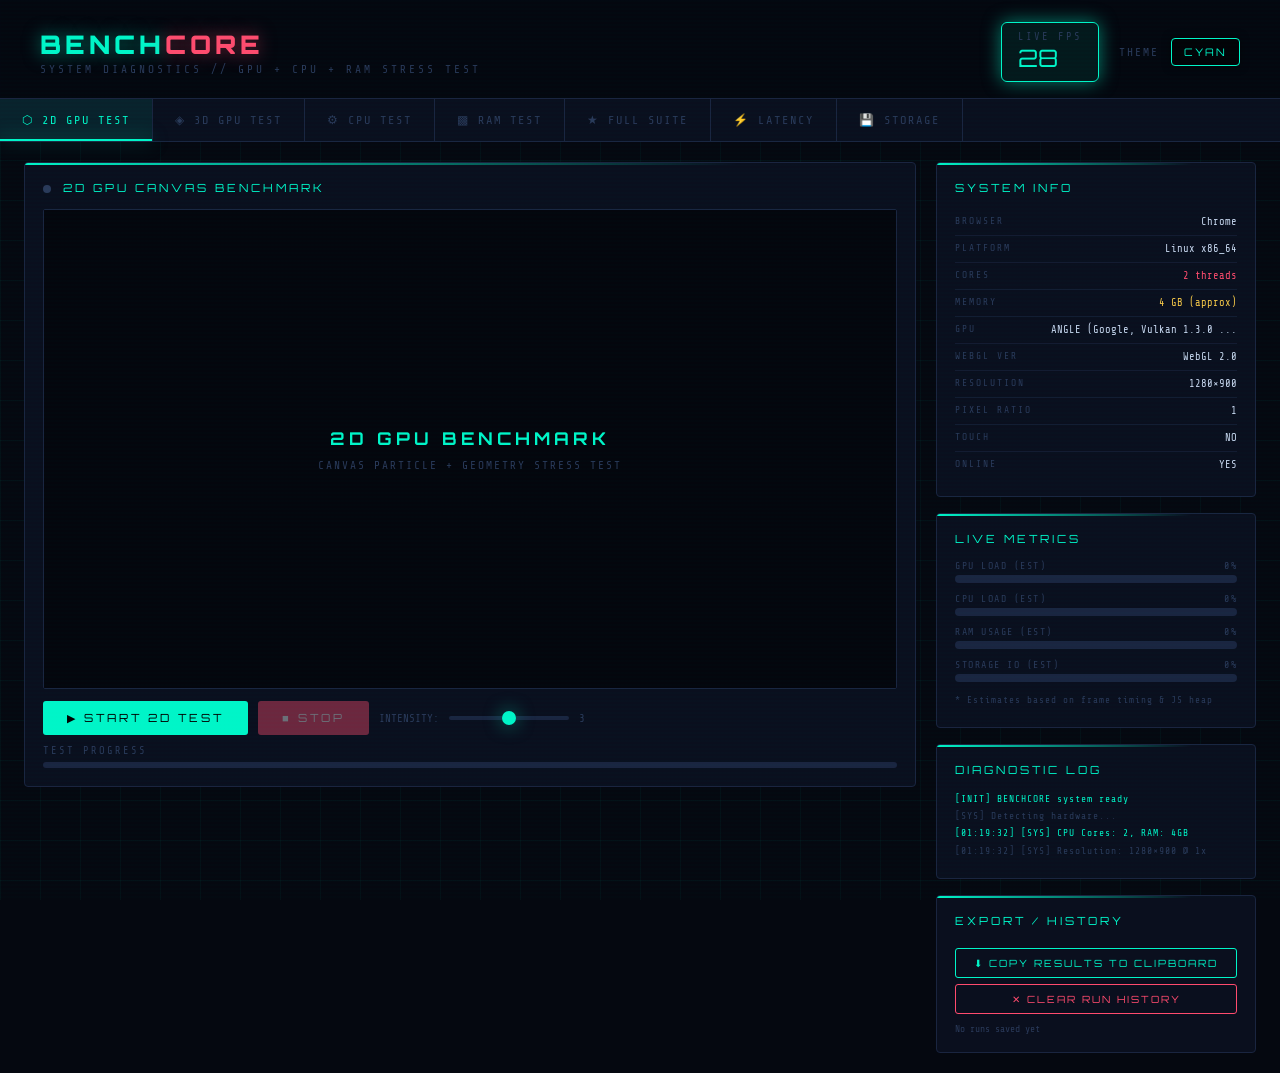
==== commit 5935d8dc: "new theme" ====
--- a/index.html
+++ b/index.html
@@ -1548,11 +1548,13 @@
         return;
       }
 
-      const isCrimson = window.themeManager && window.themeManager.getCurrentTheme() === 'crimson';
-      const themeRgbStr = isCrimson ? '255,42,75' : '0,245,200';
+      const currentTheme = window.themeManager ? window.themeManager.getCurrentTheme() : 'default';
+      const isCrimson = currentTheme === 'crimson';
+      const isCyberpunk = currentTheme === 'cyberpunk';
+      const themeRgbStr = isCrimson ? '255,42,75' : isCyberpunk ? '232,28,255' : '0,245,200';
 
       // Background with trail
-      ctx2d.fillStyle = isCrimson ? 'rgba(13,4,4,0.18)' : 'rgba(5,8,16,0.18)';
+      ctx2d.fillStyle = isCrimson ? 'rgba(13,4,4,0.18)' : isCyberpunk ? 'rgba(7,2,18,0.18)' : 'rgba(5,8,16,0.18)';
       ctx2d.fillRect(0, 0, W, H);
 
       // Grid
@@ -1571,6 +1573,8 @@
         let drawHue = p.hue;
         if (isCrimson) {
             drawHue = (340 + (p.hue / 360) * 60) % 360;
+        } else if (isCyberpunk) {
+            drawHue = (270 + (p.hue / 360) * 80) % 360;
         } else {
             drawHue = 160 + (p.hue / 360) * 80;
         }
@@ -1620,6 +1624,8 @@
         let shapeHue = (t * 50 + s * 60) % 360;
         if (isCrimson) {
             shapeHue = (340 + (shapeHue / 360) * 60) % 360;
+        } else if (isCyberpunk) {
+            shapeHue = (270 + (shapeHue / 360) * 80) % 360;
         } else {
             shapeHue = 160 + (shapeHue / 360) * 80;
         }
@@ -1763,6 +1769,28 @@
         for (let i = 0; i < oct.length; i += 3) {
           verts.push(oct[i], oct[i + 1], oct[i + 2]);
           cols.push(1.0, 0.2, 0.2);
+        }
+      } else if (theme === 'cyberpunk') {
+        // Double helix / neon synthwave ring
+        for (let i = 0; i < n; i++) {
+          const t = i / n * Math.PI * 2 * 12;
+          const phase = i % 2 === 0 ? 0 : Math.PI;
+          const R = 1.0;
+          const r = 0.4 * Math.cos(t * 3 + phase);
+          const z = 0.4 * Math.sin(t * 3 + phase);
+          verts.push((R + r) * Math.cos(t), (R + r) * Math.sin(t), z);
+          cols.push(0.9, 0.1, 1.0); // Neon Pink
+        }
+
+        // Cube wireframe but with Cyberpunk Cyan/Yellow
+        const cube = [
+          -1, -1, -1, 1, -1, -1, 1, -1, -1, 1, 1, -1, 1, 1, -1, -1, 1, -1, -1, 1, -1, -1, -1, -1,
+          -1, -1, 1, 1, -1, 1, 1, -1, 1, 1, 1, 1, 1, 1, 1, -1, 1, 1, -1, 1, 1, -1, -1, 1,
+          -1, -1, -1, -1, -1, 1, 1, -1, -1, 1, -1, 1, 1, 1, -1, 1, 1, 1, -1, 1, -1, -1, 1, 1
+        ];
+        for (let i = 0; i < cube.length; i += 3) {
+          verts.push(cube[i], cube[i + 1], cube[i + 2]);
+          cols.push(0.0, 0.94, 1.0); // Cyan
         }
       } else {
         // Particles in sphere
--- a/theme.css
+++ b/theme.css
@@ -64,3 +64,32 @@
   color: #000;
   box-shadow: var(--glow);
 }
+
+/* --- Cyberpunk Theme --- */
+body[data-theme="cyberpunk"] {
+  --bg: #070212;
+  --panel: #110624;
+  --border: #2a114f;
+  --accent: #e81cff;
+  --accent-rgb: 232, 28, 255;
+  --accent2: #00f0ff;
+  --accent3: #fcee0a;
+  --dim: #603a8a;
+  --text: #eadeff;
+  --glow: 0 0 18px rgba(232, 28, 255, 0.5);
+  --glow2: 0 0 18px rgba(0, 240, 255, 0.5);
+}
+
+body[data-theme="cyberpunk"]::before {
+  background: repeating-linear-gradient(0deg,
+      transparent,
+      transparent 2px,
+      rgba(var(--accent-rgb), 0.015) 2px,
+      rgba(var(--accent-rgb), 0.015) 4px);
+}
+
+body[data-theme="cyberpunk"]::after {
+  background-image:
+    linear-gradient(rgba(var(--accent-rgb), 0.05) 1px, transparent 1px),
+    linear-gradient(90deg, rgba(var(--accent-rgb), 0.05) 1px, transparent 1px);
+}
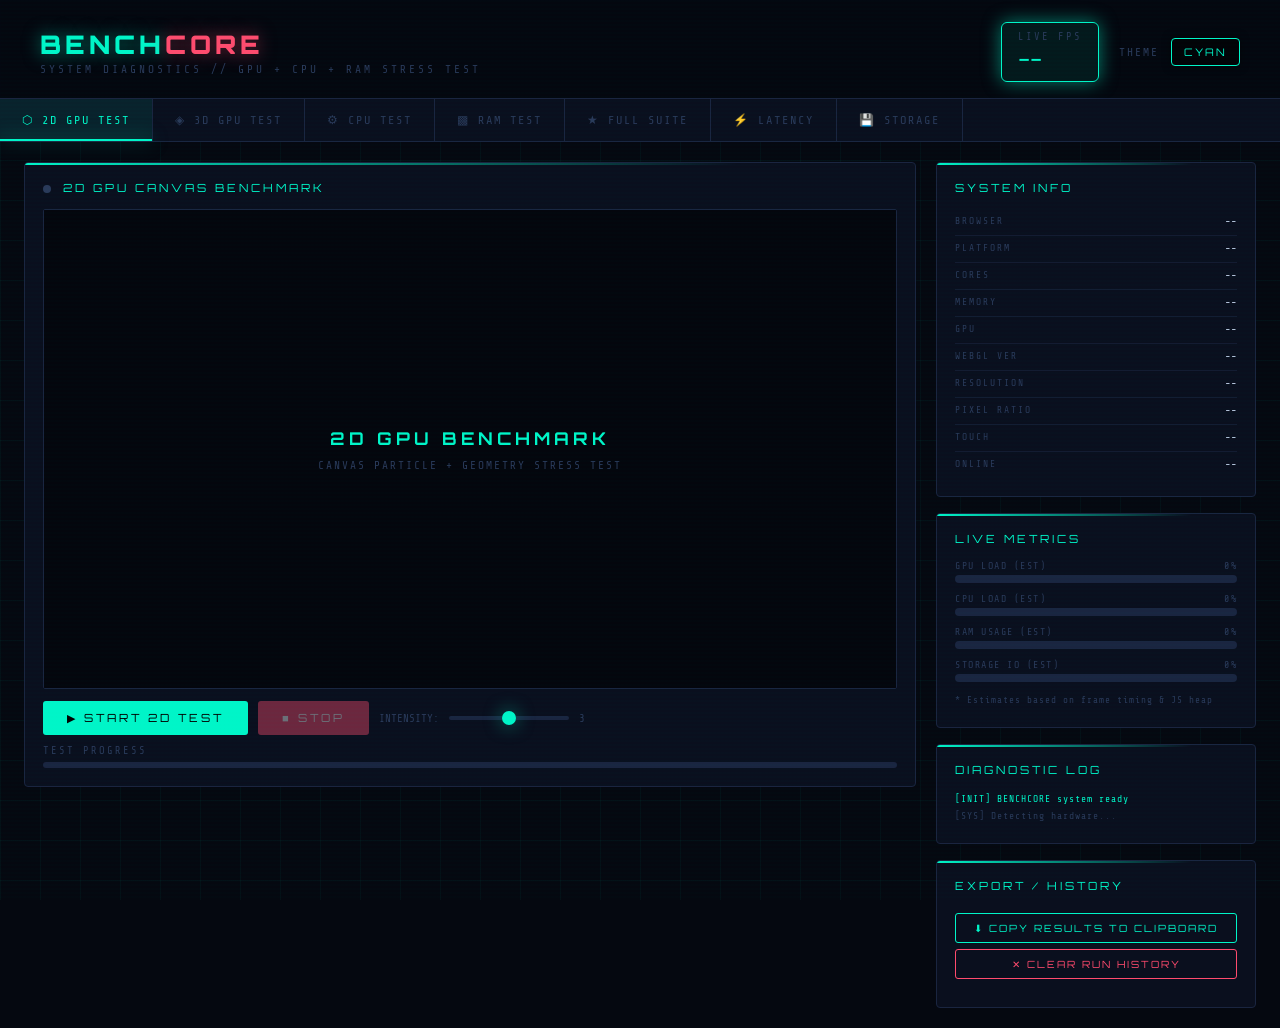
==== commit 94ebba51: "storafge test infinite bug solved" ====
--- a/index.html
+++ b/index.html
@@ -1434,8 +1434,13 @@
         const storageEst = Math.min(100, Math.max(0, Math.round(Math.random() * 8 + (gpuLoad > 50 ? 15 : 0))));
 
         if (isAnyRunning) {
-          $('mf-gpu').style.width = gpuLoad + '%'; $('m-gpu').textContent = gpuLoad + '%';
-          $('mf-cpu').style.width = cpuEst + '%'; $('m-cpu').textContent = cpuEst + '%';
+          let targetGpu = gpuLoad;
+          let targetCpu = cpuEst;
+          if (test2dRunning || test3dRunning) targetGpu = Math.max(targetGpu, 85 + Math.random() * 15);
+          if (cpuRunning) targetCpu = Math.max(targetCpu, 90 + Math.random() * 10);
+          
+          $('mf-gpu').style.width = targetGpu + '%'; $('m-gpu').textContent = targetGpu + '%';
+          $('mf-cpu').style.width = targetCpu + '%'; $('m-cpu').textContent = targetCpu + '%';
           $('mf-ram').style.width = ramEst + '%'; $('m-ram').textContent = ramEst + '%';
           $('mf-storage').style.width = storageEst + '%'; $('m-storage').textContent = storageEst + '%';
         } else {
@@ -1683,7 +1688,7 @@
     $('btn-start-2d').addEventListener('click', () => {
       init2DCanvas();
       const intensity = parseInt($('intensity-2d').value);
-      const counts = [500, 1000, 2000, 3500, 5000];
+      const counts = [1000, 3000, 7000, 12000, 20000];
       spawnParticles2D(counts[intensity - 1]);
       test2dRunning = true; isAnyRunning = true;
       test2dStartTime = performance.now();
@@ -1745,7 +1750,7 @@
 
     function buildGeometry3D(intensity) {
       if (!gl3d) return;
-      const counts = [500, 1500, 3000, 6000, 12000];
+      const counts = [2000, 8000, 20000, 50000, 150000];
       const n = counts[intensity - 1];
       const verts = [], cols = [];
       const theme = window.themeManager ? window.themeManager.getCurrentTheme() : 'default';
@@ -1922,118 +1927,141 @@
     $('intensity-3d').addEventListener('input', function () { $('intensity-3d-val').textContent = this.value; });
 
     // =========================================================
-    // CPU BENCHMARK
+    // CPU BENCHMARK (Multi-Threaded)
     // =========================================================
     let cpuRunning = false;
-
-    async function runCPUTest(intensity) {
-      cpuRunning = true; isAnyRunning = true;
-      $('dot-cpu').className = 'status-dot running';
-      $('btn-start-cpu').disabled = true; $('btn-stop-cpu').disabled = false;
-      $('score-box-cpu').style.display = 'none';
-      $('prog-cpu').style.width = '0%';
-      log('[CPU] Starting benchmark...', 'log-ok');
-
-      const limits = [100000, 250000, 500000, 1000000, 2000000];
-      const limit = limits[intensity - 1];
+    let cpuWorkers = [];
+
+    const CPU_WORKER_CODE = `
+      self.onmessage = function(e) {
+        const { duration, mode } = e.data;
+        const end = performance.now() + duration;
+        let ops = 0;
+        while (performance.now() < end) {
+          for (let i = 0; i < 10000; i++) {
+            if (mode === 'math') Math.sqrt(Math.sin(i) * Math.cos(i) + 1.1);
+            else if (mode === 'prime') {
+                let n = 2;
+                while(n < 100) { if(100%n===0) break; n++; }
+            }
+          }
+          ops += 10000;
+        }
+        self.postMessage({ ops });
+      };
+    `;
+
+             async function runCPUTestInternal(intensityLimit, durationMs = 15000, isSuite = false) {
+      cpuRunning = true; 
+      if (!isSuite) {
+        isAnyRunning = true;
+        $('dot-cpu').className = 'status-dot running';
+        $('btn-start-cpu').disabled = true; $('btn-stop-cpu').disabled = false;
+        $('score-box-cpu').style.display = 'none';
+        $('prog-cpu').style.width = '0%';
+        log('[CPU] Starting Multi-Threaded Stress Test...', 'log-ok');
+      }
+
+      const threadCount = navigator.hardwareConcurrency || 4;
       const yld = (ms=0) => new Promise(r => setTimeout(r, ms));
 
-      // --- Test 1: Sieve of Eratosthenes ---
-      log(`[CPU] 1/4 — Sieve up to ${limit.toLocaleString()}...`);
-      $('prog-cpu').style.width = '5%';
-      await yld(10); if (!cpuRunning) return;
+      // --- Test 1: Sieve ---
+      const limit = intensityLimit;
+      if (!isSuite) log(`[CPU] 1/3 — Sieve up to ${limit.toLocaleString()}...`);
       const t0 = performance.now();
-      const sieve = new Uint8Array(limit); sieve.fill(1);
-      sieve[0] = sieve[1] = 0;
-      for (let i = 2; i * i < limit; i++) {
-        if (!sieve[i]) continue;
-        for (let j = i * i; j < limit; j += i) sieve[j] = 0;
-      }
+      const sieve = new Uint8Array(limit); sieve.fill(1); sieve[0] = sieve[1] = 0;
+      for (let i = 2; i * i < limit; i++) if (sieve[i]) for (let j = i * i; j < limit; j += i) sieve[j] = 0;
       const primes = sieve.reduce((s, v) => s + v, 0);
-      const sieveMs = Math.round(performance.now() - t0);
-      $('cpu-primes').textContent = primes.toLocaleString();
-      $('prog-cpu').style.width = '28%';
-      log(`[CPU] Primes: ${primes.toLocaleString()} | ${sieveMs}ms`, 'log-ok');
-      await yld(20); if (!cpuRunning) return;
-
-      // --- Test 2: Sustained float throughput (30 seconds) ---
-      log('[CPU] 2/4 — Sustained float throughput...');
-      $('prog-cpu').style.width = '30%';
-      await yld(10); if (!cpuRunning) return;
-      let acc = 0, iters = 0;
-      const floatEnd = performance.now() + 30000;
-      while (performance.now() < floatEnd) {
-        // Batch of 50k ops then yield so browser stays responsive
-        for (let i = 0; i < 50000; i++) acc += Math.sin(i * 0.001) * Math.cos(i * 0.0013) * Math.sqrt(i + 1);
-        iters += 50000;
-        const pFloat = Math.min(1, (performance.now() - floatEnd + 30000) / 30000);
-        $('prog-cpu').style.width = (30 + pFloat * 28) + '%';
-        await yld(0);
-        if (!cpuRunning) return;
-      }
-      const opsPerSec = iters / 30; // ops/sec (we ran for 30s)
-      $('cpu-ops').textContent = (opsPerSec / 1e6).toFixed(2);
-      log(`[CPU] ${(opsPerSec).toLocaleString()} ops/s (${(opsPerSec/1e6).toFixed(2)}M)`, 'log-ok');
-      $('prog-cpu').style.width = '58%';
-      await yld(20); if (!cpuRunning) return;
-
-      // --- Test 3: Matrix multiply (25s sustained) ---
-      log('[CPU] 3/4 — 128×128 matrix multiply...');
+      
+      if (!isSuite) {
+        $('cpu-primes').textContent = primes.toLocaleString();
+        $('prog-cpu').style.width = '20%';
+      }
+      await yld(50); if (!cpuRunning) return 0;
+
+      // --- Test 2: Multi-threaded Math Stress ---
+      if (!isSuite) log(`[CPU] 2/3 — All ${threadCount} threads: Math Stress...`);
+      const blob = new Blob([CPU_WORKER_CODE], { type: 'application/javascript' });
+      const workerUrl = URL.createObjectURL(blob);
+      
+      let totalOps = 0;
+      const spawnThreads = (mode, dur) => {
+          return Promise.all(Array.from({ length: threadCount }).map(() => {
+              return new Promise(res => {
+                  const w = new Worker(workerUrl);
+                  cpuWorkers.push(w);
+                  w.onmessage = (e) => { totalOps += e.data.ops; w.terminate(); res(); };
+                  w.postMessage({ duration: dur, mode });
+              });
+          }));
+      };
+
+      const startStress = performance.now();
+      const timer = setInterval(() => {
+          const p = Math.min(1, (performance.now() - startStress) / durationMs);
+          if (!isSuite) $('prog-cpu').style.width = (20 + p * 40) + '%';
+          else setStage('STAGE 3/5 — CPU (Stress)', 40 + p * 15);
+      }, 100);
+
+      await spawnThreads('math', durationMs);
+      clearInterval(timer);
+      if (!cpuRunning) { URL.revokeObjectURL(workerUrl); return 0; }
+      
+      const opsPerSec = totalOps / (durationMs / 1000);
+      if (!isSuite) {
+        $('cpu-ops').textContent = (opsPerSec / 1e6).toFixed(1);
+        $('prog-cpu').style.width = '60%';
+      }
+      await yld(50); if (!cpuRunning) { URL.revokeObjectURL(workerUrl); return 0; }
+
+      // --- Test 3: Matrix Multiply ---
+      if (!isSuite) log('[CPU] 3/3 — Matrix multiplication stress...');
       const N = 128;
-      const A = new Float64Array(N * N), B = new Float64Array(N * N), C = new Float64Array(N * N);
+      const A = new Float64Array(N * N), B = new Float64Array(N * N);
       for (let i = 0; i < N * N; i++) { A[i] = Math.random(); B[i] = Math.random(); }
       let matOps = 0;
-      const matEnd = performance.now() + 25000;
+      const matEnd = performance.now() + durationMs;
       while (performance.now() < matEnd) {
-        for (let i = 0; i < N; i++) for (let j = 0; j < N; j++) {
-          let s = 0;
-          for (let k = 0; k < N; k++) s += A[i * N + k] * B[k * N + j];
-          C[i * N + j] = s;
-        }
-        matOps++;
-        await yld(0); if (!cpuRunning) return;
-      }
-      $('cpu-matrix').textContent = matOps.toLocaleString();
-      log(`[CPU] Matrix 128×128 ops: ${matOps}`, 'log-ok');
-      $('prog-cpu').style.width = '80%';
-      await yld(20); if (!cpuRunning) return;
-
-      // --- Test 4: Sort ---
-      log('[CPU] 4/4 — Sort benchmark...');
-      const sortN = Math.min(limit / 4, 500000);
-      const arr = new Float64Array(sortN);
-      for (let i = 0; i < sortN; i++) arr[i] = Math.random();
-      await yld(10); if (!cpuRunning) return;
-      const sortT0 = performance.now();
-      const sorted = [...arr].sort((a, b) => a - b);
-      const sortTime = Math.round(performance.now() - sortT0);
-      $('cpu-sort').textContent = sortTime;
-      log(`[CPU] Sorted ${sortN.toLocaleString()} items: ${sortTime}ms`, 'log-ok');
-      $('prog-cpu').style.width = '100%';
-
-      // Score: all positive components, no negative penalty
-      const score = Math.round(
-        primes / 80 +
-        opsPerSec / 2000 +
-        matOps * 300 +
-        Math.max(0, 5000 - sortTime * 2)
-      );
-      countUp('score-cpu-num', score);
-      $('score-cpu-grade').innerHTML = grade(score, [0, 3000, 8000, 18000, 35000], gpu2dLabels);
-      $('score-box-cpu').style.display = 'block';
-      window._scoreCPU = score;
-      log(`[CPU] ✅ Score: ${score.toLocaleString()}`, 'log-ok');
-      cpuRunning = false; isAnyRunning = false;
-      $('dot-cpu').className = 'status-dot done';
-      $('btn-start-cpu').disabled = false; $('btn-stop-cpu').disabled = true;
-    }
-
-    $('btn-start-cpu').addEventListener('click', () => {
+          for (let i = 0; i < N; i++) for (let j = 0; j < N; j++) {
+              let s = 0; for (let k = 0; k < N; k++) s += A[i * N + k] * B[k * N + j];
+          }
+          matOps++;
+          const pm = Math.min(1, (performance.now() - matEnd + durationMs) / durationMs);
+          if (!isSuite) $('prog-cpu').style.width = (60 + pm * 40) + '%';
+          else setStage('STAGE 3/5 — CPU (Matrix)', 55 + pm * 5);
+          await yld(0); if (!cpuRunning) { URL.revokeObjectURL(workerUrl); return 0; }
+      }
+      
+      if (!isSuite) {
+        $('cpu-matrix').textContent = matOps.toLocaleString();
+        $('prog-cpu').style.width = '100%';
+      }
+
+      URL.revokeObjectURL(workerUrl);
+      cpuWorkers = [];
+      return Math.round(primes / 50 + opsPerSec / 1000 + matOps * 200);
+    }
+
+    $('btn-start-cpu').addEventListener('click', async () => {
       const intensity = parseInt($('intensity-cpu').value);
-      runCPUTest(intensity);
+      const limits = [200000, 500000, 1000000, 2500000, 5000000];
+      const score = await runCPUTestInternal(limits[intensity-1], 15000, false);
+      if (score > 0) {
+          countUp('score-cpu-num', score);
+          $('score-cpu-grade').innerHTML = grade(score, [0, 10000, 50000, 150000, 400000], gpu2dLabels);
+          $('score-box-cpu').style.display = 'block';
+          window._scoreCPU = score;
+          log(`[CPU] ✅ Score: ${score.toLocaleString()}`, 'log-ok');
+          cpuRunning = false; isAnyRunning = false;
+          $('dot-cpu').className = 'status-dot done';
+          $('btn-start-cpu').disabled = false; $('btn-stop-cpu').disabled = true;
+      }
     });
+
     $('btn-stop-cpu').addEventListener('click', () => {
       cpuRunning = false; isAnyRunning = false;
+      cpuWorkers.forEach(w => w.terminate());
+      cpuWorkers = [];
       $('btn-start-cpu').disabled = false; $('btn-stop-cpu').disabled = true;
       $('dot-cpu').className = 'status-dot';
       log('[CPU] Test stopped', 'log-warn');
@@ -2203,7 +2231,7 @@
         $('dot-2d').className = 'status-dot running';
         function frame2D(ts) {
           if (checkStop()) { test2dRunning = false; res(); return; }
-          const p = Math.min((ts - test2dStartTime) / 60000, 1);
+          const p = Math.min((ts - test2dStartTime) / 30000, 1); // 30 seconds for suite
           setStage('STAGE 1/5 — 2D GPU', Math.round(p * 18));
           draw2DFrameSilent(ts);
           if (p >= 1) { test2dRunning = false; res(); return; }
@@ -2240,7 +2268,7 @@
         $('dot-3d').className = 'status-dot running';
         function frame3D(ts) {
           if (checkStop()) { test3dRunning = false; res(); return; }
-          const p = Math.min((ts - test3dStartTime) / 60000, 1);
+          const p = Math.min((ts - test3dStartTime) / 30000, 1); // 30 seconds for suite
           setStage('STAGE 2/5 — 3D GPU', 20 + Math.round(p * 18));
           draw3DFrameSilent(ts);
           if (p >= 1) { test3dRunning = false; res(); return; }
@@ -2260,54 +2288,10 @@
       // ---- STAGE 3: CPU ----
       setStage('STAGE 3/5 — CPU', 40);
       log('[SUITE] Running CPU test...');
-      await new Promise(r => setTimeout(r, 10));
-      if (!fullSuiteRunning) { finishSuite(); return; }
-      
-      const cpuLimit = 500000;
-      const t0CPU = performance.now();
-      const cpuSieve = new Uint8Array(cpuLimit); cpuSieve.fill(1); cpuSieve[0] = cpuSieve[1] = 0;
-      for (let i = 2; i * i < cpuLimit; i++) {
-        if (!cpuSieve[i]) continue;
-        for (let j = i * i; j < cpuLimit; j += i) cpuSieve[j] = 0;
-      }
-      const suiteprimes = cpuSieve.reduce((s, v) => s + v, 0);
-      setStage('STAGE 3/5 — CPU', 45);
-      await new Promise(r => setTimeout(r, 10)); if (!fullSuiteRunning) { finishSuite(); return; }
-
-      let sacc = 0, siters = 0;
-      const floatEnd = performance.now() + 30000; // 30s float ops
-      while (performance.now() < floatEnd) {
-        for (let i = 0; i < 50000; i++) sacc += Math.sin(i * 0.001) * Math.cos(i * 0.0013) * Math.sqrt(i + 1);
-        siters += 50000;
-        const pFloat = Math.min(1, (performance.now() - floatEnd + 30000) / 30000);
-        setStage('STAGE 3/5 — CPU', 45 + pFloat * 8);
-        await new Promise(r => setTimeout(r, 0));
-        if (!fullSuiteRunning) { finishSuite(); return; }
-      }
-      const sopsPerSec = siters / 30; // ops per second since we ran 30s
-
-      const N = 96;
-      const A = new Float64Array(N * N), B = new Float64Array(N * N), C = new Float64Array(N * N);
-      for (let i = 0; i < N * N; i++) { A[i] = Math.random(); B[i] = Math.random(); }
-      let matOps = 0;
-      const matEnd = performance.now() + 25000; // 25s matrix ops
-      while (performance.now() < matEnd) {
-        for (let i = 0; i < N; i++) for (let j = 0; j < N; j++) {
-          let s = 0;
-          for (let k = 0; k < N; k++) s += A[i * N + k] * B[k * N + j];
-          C[i * N + j] = s;
-        }
-        matOps++;
-        await new Promise(r => setTimeout(r, 0));
-        if (!fullSuiteRunning) { finishSuite(); return; }
-      }
-
-      setStage('STAGE 3/5 — CPU', 58);
-      
-      const sCPU = Math.round(suiteprimes / 80 + sopsPerSec / 2000 + matOps * 300);
+      const sCPU = await runCPUTestInternal(500000, 10000, true);
       window._scoreCPU = sCPU;
       $('cs-cpu').textContent = sCPU.toLocaleString();
-      $('bar-cpu').style.width = Math.min(100, sCPU / 150) + '%';
+      $('bar-cpu').style.width = Math.min(100, sCPU / 1500) + '%';
       $('dot-cpu').className = 'status-dot done';
       log(`[CPU] Suite Score: ${sCPU.toLocaleString()}`, 'log-ok');
 
@@ -2325,26 +2309,26 @@
       await new Promise(r => setTimeout(r, 10)); if (!fullSuiteRunning) { finishSuite(); return; }
 
       let rTotalWTime = 0, wPasses = 0;
-      const wEnd = performance.now() + 15000;
+      const wEnd = performance.now() + 10000; // 10s write
       while (performance.now() < wEnd) {
         const wt0 = performance.now();
         for (let i = 0; i < nRam; i++) rbuf[i] = i * 0.001;
         rTotalWTime += performance.now() - wt0;
         wPasses++;
-        const pw = Math.min(1, (performance.now() - wEnd + 15000)/15000);
+        const pw = Math.min(1, (performance.now() - wEnd + 10000)/10000);
         setStage('STAGE 4/5 — RAM', 65 + pw * 5);
         await new Promise(r => setTimeout(r, 0)); if (!fullSuiteRunning) { finishSuite(); return; }
       }
       const rwBW = (nRam * 8 * wPasses) / (1024 ** 3) / (rTotalWTime / 1000);
 
       let rTotalRTime = 0, rsum = 0, rPasses = 0;
-      const rEnd = performance.now() + 15000;
+      const rEnd = performance.now() + 10000; // 10s read
       while (performance.now() < rEnd) {
         const rt0 = performance.now();
         for (let i = 0; i < nRam; i++) rsum += rbuf[i];
         rTotalRTime += performance.now() - rt0;
         rPasses++;
-        const pr = Math.min(1, (performance.now() - rEnd + 15000)/15000);
+        const pr = Math.min(1, (performance.now() - rEnd + 10000)/10000);
         setStage('STAGE 4/5 — RAM', 70 + pr * 10);
         await new Promise(r => setTimeout(r, 0)); if (!fullSuiteRunning) { finishSuite(); return; }
       }
@@ -2670,15 +2654,16 @@
           const n = Math.min(sizeMB, 25);
           // Write
           const w0 = performance.now();
+          const tx = db.transaction('d', 'readwrite');
+          const store = tx.objectStore('d');
           for(let i=0;i<n;i++){
             if(!storageRunning){ db.close(); resolve({w:0,r:0}); return; }
-            await new Promise((ok,fail)=>{
-              const tx=db.transaction('d','readwrite');
-              tx.objectStore('d').put(chunk.slice(),`c${i}`);
-              tx.oncomplete=ok; tx.onerror=fail;
-            });
-            onProgress(i/n);
+            store.put(chunk.slice(), `c${i}`);
+            if (i % 10 === 0) onProgress(i/n);
           }
+          await new Promise((ok,fail)=>{
+            tx.oncomplete=ok; tx.onerror=fail;
+          });
           const wMBps = n/((performance.now()-w0)/1000);
           // Read
           const r0 = performance.now();
@@ -2707,7 +2692,7 @@
           const db=e.target.result;
           const small=new Uint8Array(4096);
           const t0=performance.now();
-          const iopsEnd = t0 + 30000; // 30 seconds
+          const iopsEnd = t0 + 10000; // 10 seconds is plenty
           let ops = 0;
           while (performance.now() < iopsEnd) {
             await new Promise((ok,fail)=>{
@@ -2823,7 +2808,7 @@
       let wMBps=0,rMBps=0,iops=0;
       setStage('STAGE 5/5 — STORAGE (Seq)', 85);
       try{
-        const res=await idbWriteRead(100,chunk,()=>{}); // 100MB seq write/read for suite
+        const res=await idbWriteRead(40,chunk,()=>{}); // 40MB seq write/read for suite (faster)
         wMBps=res.w; rMBps=res.r;
       }catch(e){}
       setStage('STAGE 5/5 — STORAGE (IOPS)', 90);
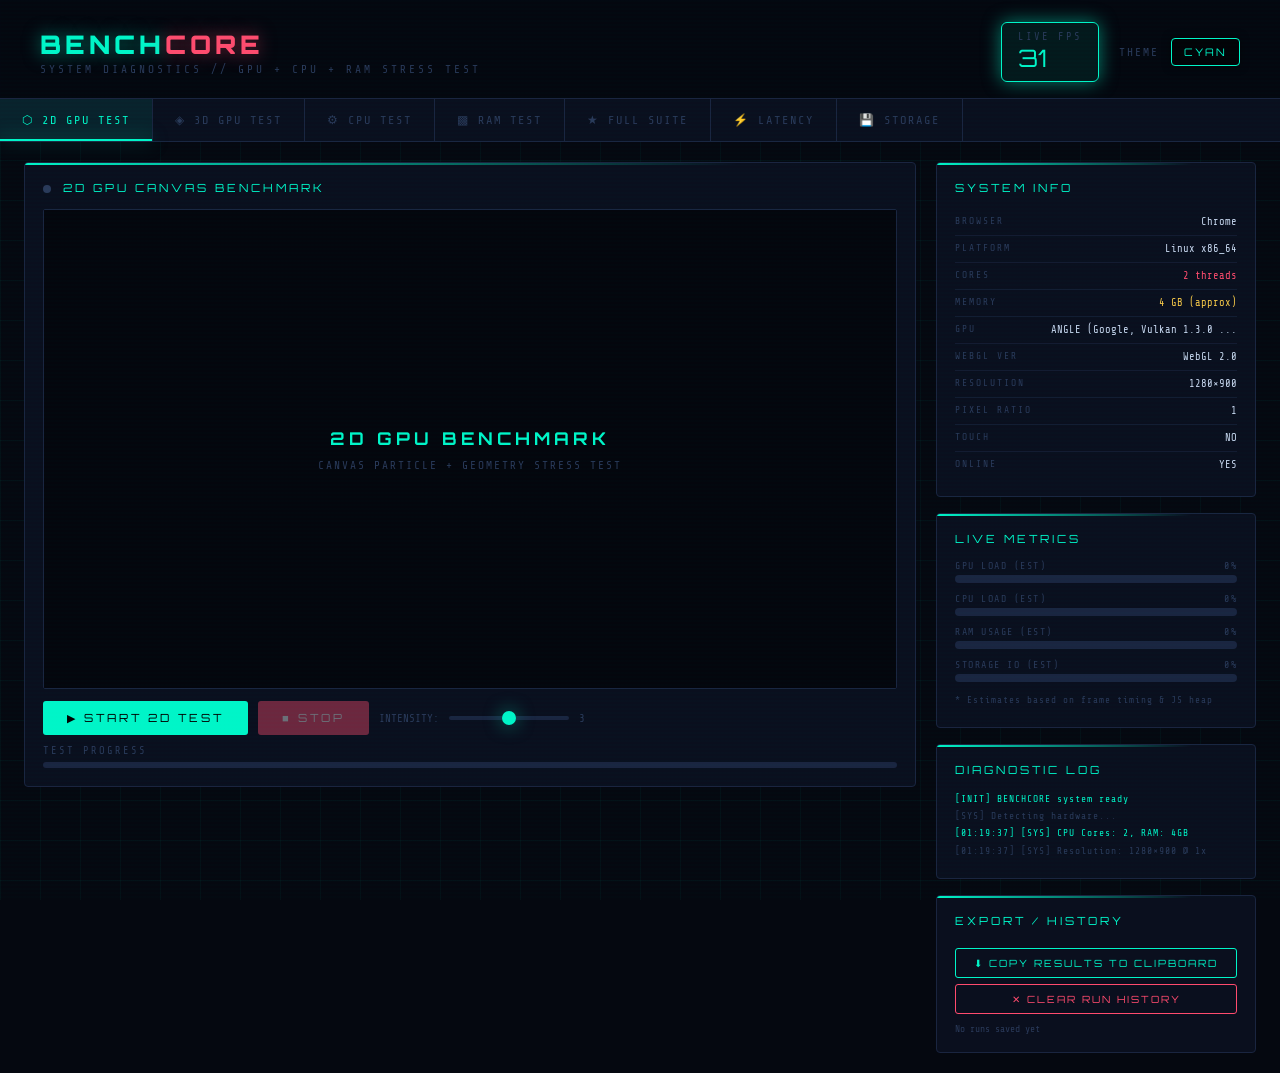
==== commit d53418ac: "Revert "storafge test infinite bug solved" This reverts commit 94ebba51919ccde5349144da55c4ddfad1590" ====
--- a/index.html
+++ b/index.html
@@ -1434,13 +1434,8 @@
         const storageEst = Math.min(100, Math.max(0, Math.round(Math.random() * 8 + (gpuLoad > 50 ? 15 : 0))));
 
         if (isAnyRunning) {
-          let targetGpu = gpuLoad;
-          let targetCpu = cpuEst;
-          if (test2dRunning || test3dRunning) targetGpu = Math.max(targetGpu, 85 + Math.random() * 15);
-          if (cpuRunning) targetCpu = Math.max(targetCpu, 90 + Math.random() * 10);
-          
-          $('mf-gpu').style.width = targetGpu + '%'; $('m-gpu').textContent = targetGpu + '%';
-          $('mf-cpu').style.width = targetCpu + '%'; $('m-cpu').textContent = targetCpu + '%';
+          $('mf-gpu').style.width = gpuLoad + '%'; $('m-gpu').textContent = gpuLoad + '%';
+          $('mf-cpu').style.width = cpuEst + '%'; $('m-cpu').textContent = cpuEst + '%';
           $('mf-ram').style.width = ramEst + '%'; $('m-ram').textContent = ramEst + '%';
           $('mf-storage').style.width = storageEst + '%'; $('m-storage').textContent = storageEst + '%';
         } else {
@@ -1688,7 +1683,7 @@
     $('btn-start-2d').addEventListener('click', () => {
       init2DCanvas();
       const intensity = parseInt($('intensity-2d').value);
-      const counts = [1000, 3000, 7000, 12000, 20000];
+      const counts = [500, 1000, 2000, 3500, 5000];
       spawnParticles2D(counts[intensity - 1]);
       test2dRunning = true; isAnyRunning = true;
       test2dStartTime = performance.now();
@@ -1750,7 +1745,7 @@
 
     function buildGeometry3D(intensity) {
       if (!gl3d) return;
-      const counts = [2000, 8000, 20000, 50000, 150000];
+      const counts = [500, 1500, 3000, 6000, 12000];
       const n = counts[intensity - 1];
       const verts = [], cols = [];
       const theme = window.themeManager ? window.themeManager.getCurrentTheme() : 'default';
@@ -1927,141 +1922,118 @@
     $('intensity-3d').addEventListener('input', function () { $('intensity-3d-val').textContent = this.value; });
 
     // =========================================================
-    // CPU BENCHMARK (Multi-Threaded)
+    // CPU BENCHMARK
     // =========================================================
     let cpuRunning = false;
-    let cpuWorkers = [];
-
-    const CPU_WORKER_CODE = `
-      self.onmessage = function(e) {
-        const { duration, mode } = e.data;
-        const end = performance.now() + duration;
-        let ops = 0;
-        while (performance.now() < end) {
-          for (let i = 0; i < 10000; i++) {
-            if (mode === 'math') Math.sqrt(Math.sin(i) * Math.cos(i) + 1.1);
-            else if (mode === 'prime') {
-                let n = 2;
-                while(n < 100) { if(100%n===0) break; n++; }
-            }
-          }
-          ops += 10000;
-        }
-        self.postMessage({ ops });
-      };
-    `;
-
-             async function runCPUTestInternal(intensityLimit, durationMs = 15000, isSuite = false) {
-      cpuRunning = true; 
-      if (!isSuite) {
-        isAnyRunning = true;
-        $('dot-cpu').className = 'status-dot running';
-        $('btn-start-cpu').disabled = true; $('btn-stop-cpu').disabled = false;
-        $('score-box-cpu').style.display = 'none';
-        $('prog-cpu').style.width = '0%';
-        log('[CPU] Starting Multi-Threaded Stress Test...', 'log-ok');
-      }
-
-      const threadCount = navigator.hardwareConcurrency || 4;
+
+    async function runCPUTest(intensity) {
+      cpuRunning = true; isAnyRunning = true;
+      $('dot-cpu').className = 'status-dot running';
+      $('btn-start-cpu').disabled = true; $('btn-stop-cpu').disabled = false;
+      $('score-box-cpu').style.display = 'none';
+      $('prog-cpu').style.width = '0%';
+      log('[CPU] Starting benchmark...', 'log-ok');
+
+      const limits = [100000, 250000, 500000, 1000000, 2000000];
+      const limit = limits[intensity - 1];
       const yld = (ms=0) => new Promise(r => setTimeout(r, ms));
 
-      // --- Test 1: Sieve ---
-      const limit = intensityLimit;
-      if (!isSuite) log(`[CPU] 1/3 — Sieve up to ${limit.toLocaleString()}...`);
+      // --- Test 1: Sieve of Eratosthenes ---
+      log(`[CPU] 1/4 — Sieve up to ${limit.toLocaleString()}...`);
+      $('prog-cpu').style.width = '5%';
+      await yld(10); if (!cpuRunning) return;
       const t0 = performance.now();
-      const sieve = new Uint8Array(limit); sieve.fill(1); sieve[0] = sieve[1] = 0;
-      for (let i = 2; i * i < limit; i++) if (sieve[i]) for (let j = i * i; j < limit; j += i) sieve[j] = 0;
+      const sieve = new Uint8Array(limit); sieve.fill(1);
+      sieve[0] = sieve[1] = 0;
+      for (let i = 2; i * i < limit; i++) {
+        if (!sieve[i]) continue;
+        for (let j = i * i; j < limit; j += i) sieve[j] = 0;
+      }
       const primes = sieve.reduce((s, v) => s + v, 0);
-      
-      if (!isSuite) {
-        $('cpu-primes').textContent = primes.toLocaleString();
-        $('prog-cpu').style.width = '20%';
-      }
-      await yld(50); if (!cpuRunning) return 0;
-
-      // --- Test 2: Multi-threaded Math Stress ---
-      if (!isSuite) log(`[CPU] 2/3 — All ${threadCount} threads: Math Stress...`);
-      const blob = new Blob([CPU_WORKER_CODE], { type: 'application/javascript' });
-      const workerUrl = URL.createObjectURL(blob);
-      
-      let totalOps = 0;
-      const spawnThreads = (mode, dur) => {
-          return Promise.all(Array.from({ length: threadCount }).map(() => {
-              return new Promise(res => {
-                  const w = new Worker(workerUrl);
-                  cpuWorkers.push(w);
-                  w.onmessage = (e) => { totalOps += e.data.ops; w.terminate(); res(); };
-                  w.postMessage({ duration: dur, mode });
-              });
-          }));
-      };
-
-      const startStress = performance.now();
-      const timer = setInterval(() => {
-          const p = Math.min(1, (performance.now() - startStress) / durationMs);
-          if (!isSuite) $('prog-cpu').style.width = (20 + p * 40) + '%';
-          else setStage('STAGE 3/5 — CPU (Stress)', 40 + p * 15);
-      }, 100);
-
-      await spawnThreads('math', durationMs);
-      clearInterval(timer);
-      if (!cpuRunning) { URL.revokeObjectURL(workerUrl); return 0; }
-      
-      const opsPerSec = totalOps / (durationMs / 1000);
-      if (!isSuite) {
-        $('cpu-ops').textContent = (opsPerSec / 1e6).toFixed(1);
-        $('prog-cpu').style.width = '60%';
-      }
-      await yld(50); if (!cpuRunning) { URL.revokeObjectURL(workerUrl); return 0; }
-
-      // --- Test 3: Matrix Multiply ---
-      if (!isSuite) log('[CPU] 3/3 — Matrix multiplication stress...');
+      const sieveMs = Math.round(performance.now() - t0);
+      $('cpu-primes').textContent = primes.toLocaleString();
+      $('prog-cpu').style.width = '28%';
+      log(`[CPU] Primes: ${primes.toLocaleString()} | ${sieveMs}ms`, 'log-ok');
+      await yld(20); if (!cpuRunning) return;
+
+      // --- Test 2: Sustained float throughput (30 seconds) ---
+      log('[CPU] 2/4 — Sustained float throughput...');
+      $('prog-cpu').style.width = '30%';
+      await yld(10); if (!cpuRunning) return;
+      let acc = 0, iters = 0;
+      const floatEnd = performance.now() + 30000;
+      while (performance.now() < floatEnd) {
+        // Batch of 50k ops then yield so browser stays responsive
+        for (let i = 0; i < 50000; i++) acc += Math.sin(i * 0.001) * Math.cos(i * 0.0013) * Math.sqrt(i + 1);
+        iters += 50000;
+        const pFloat = Math.min(1, (performance.now() - floatEnd + 30000) / 30000);
+        $('prog-cpu').style.width = (30 + pFloat * 28) + '%';
+        await yld(0);
+        if (!cpuRunning) return;
+      }
+      const opsPerSec = iters / 30; // ops/sec (we ran for 30s)
+      $('cpu-ops').textContent = (opsPerSec / 1e6).toFixed(2);
+      log(`[CPU] ${(opsPerSec).toLocaleString()} ops/s (${(opsPerSec/1e6).toFixed(2)}M)`, 'log-ok');
+      $('prog-cpu').style.width = '58%';
+      await yld(20); if (!cpuRunning) return;
+
+      // --- Test 3: Matrix multiply (25s sustained) ---
+      log('[CPU] 3/4 — 128×128 matrix multiply...');
       const N = 128;
-      const A = new Float64Array(N * N), B = new Float64Array(N * N);
+      const A = new Float64Array(N * N), B = new Float64Array(N * N), C = new Float64Array(N * N);
       for (let i = 0; i < N * N; i++) { A[i] = Math.random(); B[i] = Math.random(); }
       let matOps = 0;
-      const matEnd = performance.now() + durationMs;
+      const matEnd = performance.now() + 25000;
       while (performance.now() < matEnd) {
-          for (let i = 0; i < N; i++) for (let j = 0; j < N; j++) {
-              let s = 0; for (let k = 0; k < N; k++) s += A[i * N + k] * B[k * N + j];
-          }
-          matOps++;
-          const pm = Math.min(1, (performance.now() - matEnd + durationMs) / durationMs);
-          if (!isSuite) $('prog-cpu').style.width = (60 + pm * 40) + '%';
-          else setStage('STAGE 3/5 — CPU (Matrix)', 55 + pm * 5);
-          await yld(0); if (!cpuRunning) { URL.revokeObjectURL(workerUrl); return 0; }
-      }
-      
-      if (!isSuite) {
-        $('cpu-matrix').textContent = matOps.toLocaleString();
-        $('prog-cpu').style.width = '100%';
-      }
-
-      URL.revokeObjectURL(workerUrl);
-      cpuWorkers = [];
-      return Math.round(primes / 50 + opsPerSec / 1000 + matOps * 200);
-    }
-
-    $('btn-start-cpu').addEventListener('click', async () => {
+        for (let i = 0; i < N; i++) for (let j = 0; j < N; j++) {
+          let s = 0;
+          for (let k = 0; k < N; k++) s += A[i * N + k] * B[k * N + j];
+          C[i * N + j] = s;
+        }
+        matOps++;
+        await yld(0); if (!cpuRunning) return;
+      }
+      $('cpu-matrix').textContent = matOps.toLocaleString();
+      log(`[CPU] Matrix 128×128 ops: ${matOps}`, 'log-ok');
+      $('prog-cpu').style.width = '80%';
+      await yld(20); if (!cpuRunning) return;
+
+      // --- Test 4: Sort ---
+      log('[CPU] 4/4 — Sort benchmark...');
+      const sortN = Math.min(limit / 4, 500000);
+      const arr = new Float64Array(sortN);
+      for (let i = 0; i < sortN; i++) arr[i] = Math.random();
+      await yld(10); if (!cpuRunning) return;
+      const sortT0 = performance.now();
+      const sorted = [...arr].sort((a, b) => a - b);
+      const sortTime = Math.round(performance.now() - sortT0);
+      $('cpu-sort').textContent = sortTime;
+      log(`[CPU] Sorted ${sortN.toLocaleString()} items: ${sortTime}ms`, 'log-ok');
+      $('prog-cpu').style.width = '100%';
+
+      // Score: all positive components, no negative penalty
+      const score = Math.round(
+        primes / 80 +
+        opsPerSec / 2000 +
+        matOps * 300 +
+        Math.max(0, 5000 - sortTime * 2)
+      );
+      countUp('score-cpu-num', score);
+      $('score-cpu-grade').innerHTML = grade(score, [0, 3000, 8000, 18000, 35000], gpu2dLabels);
+      $('score-box-cpu').style.display = 'block';
+      window._scoreCPU = score;
+      log(`[CPU] ✅ Score: ${score.toLocaleString()}`, 'log-ok');
+      cpuRunning = false; isAnyRunning = false;
+      $('dot-cpu').className = 'status-dot done';
+      $('btn-start-cpu').disabled = false; $('btn-stop-cpu').disabled = true;
+    }
+
+    $('btn-start-cpu').addEventListener('click', () => {
       const intensity = parseInt($('intensity-cpu').value);
-      const limits = [200000, 500000, 1000000, 2500000, 5000000];
-      const score = await runCPUTestInternal(limits[intensity-1], 15000, false);
-      if (score > 0) {
-          countUp('score-cpu-num', score);
-          $('score-cpu-grade').innerHTML = grade(score, [0, 10000, 50000, 150000, 400000], gpu2dLabels);
-          $('score-box-cpu').style.display = 'block';
-          window._scoreCPU = score;
-          log(`[CPU] ✅ Score: ${score.toLocaleString()}`, 'log-ok');
-          cpuRunning = false; isAnyRunning = false;
-          $('dot-cpu').className = 'status-dot done';
-          $('btn-start-cpu').disabled = false; $('btn-stop-cpu').disabled = true;
-      }
+      runCPUTest(intensity);
     });
-
     $('btn-stop-cpu').addEventListener('click', () => {
       cpuRunning = false; isAnyRunning = false;
-      cpuWorkers.forEach(w => w.terminate());
-      cpuWorkers = [];
       $('btn-start-cpu').disabled = false; $('btn-stop-cpu').disabled = true;
       $('dot-cpu').className = 'status-dot';
       log('[CPU] Test stopped', 'log-warn');
@@ -2231,7 +2203,7 @@
         $('dot-2d').className = 'status-dot running';
         function frame2D(ts) {
           if (checkStop()) { test2dRunning = false; res(); return; }
-          const p = Math.min((ts - test2dStartTime) / 30000, 1); // 30 seconds for suite
+          const p = Math.min((ts - test2dStartTime) / 60000, 1);
           setStage('STAGE 1/5 — 2D GPU', Math.round(p * 18));
           draw2DFrameSilent(ts);
           if (p >= 1) { test2dRunning = false; res(); return; }
@@ -2268,7 +2240,7 @@
         $('dot-3d').className = 'status-dot running';
         function frame3D(ts) {
           if (checkStop()) { test3dRunning = false; res(); return; }
-          const p = Math.min((ts - test3dStartTime) / 30000, 1); // 30 seconds for suite
+          const p = Math.min((ts - test3dStartTime) / 60000, 1);
           setStage('STAGE 2/5 — 3D GPU', 20 + Math.round(p * 18));
           draw3DFrameSilent(ts);
           if (p >= 1) { test3dRunning = false; res(); return; }
@@ -2288,10 +2260,54 @@
       // ---- STAGE 3: CPU ----
       setStage('STAGE 3/5 — CPU', 40);
       log('[SUITE] Running CPU test...');
-      const sCPU = await runCPUTestInternal(500000, 10000, true);
+      await new Promise(r => setTimeout(r, 10));
+      if (!fullSuiteRunning) { finishSuite(); return; }
+      
+      const cpuLimit = 500000;
+      const t0CPU = performance.now();
+      const cpuSieve = new Uint8Array(cpuLimit); cpuSieve.fill(1); cpuSieve[0] = cpuSieve[1] = 0;
+      for (let i = 2; i * i < cpuLimit; i++) {
+        if (!cpuSieve[i]) continue;
+        for (let j = i * i; j < cpuLimit; j += i) cpuSieve[j] = 0;
+      }
+      const suiteprimes = cpuSieve.reduce((s, v) => s + v, 0);
+      setStage('STAGE 3/5 — CPU', 45);
+      await new Promise(r => setTimeout(r, 10)); if (!fullSuiteRunning) { finishSuite(); return; }
+
+      let sacc = 0, siters = 0;
+      const floatEnd = performance.now() + 30000; // 30s float ops
+      while (performance.now() < floatEnd) {
+        for (let i = 0; i < 50000; i++) sacc += Math.sin(i * 0.001) * Math.cos(i * 0.0013) * Math.sqrt(i + 1);
+        siters += 50000;
+        const pFloat = Math.min(1, (performance.now() - floatEnd + 30000) / 30000);
+        setStage('STAGE 3/5 — CPU', 45 + pFloat * 8);
+        await new Promise(r => setTimeout(r, 0));
+        if (!fullSuiteRunning) { finishSuite(); return; }
+      }
+      const sopsPerSec = siters / 30; // ops per second since we ran 30s
+
+      const N = 96;
+      const A = new Float64Array(N * N), B = new Float64Array(N * N), C = new Float64Array(N * N);
+      for (let i = 0; i < N * N; i++) { A[i] = Math.random(); B[i] = Math.random(); }
+      let matOps = 0;
+      const matEnd = performance.now() + 25000; // 25s matrix ops
+      while (performance.now() < matEnd) {
+        for (let i = 0; i < N; i++) for (let j = 0; j < N; j++) {
+          let s = 0;
+          for (let k = 0; k < N; k++) s += A[i * N + k] * B[k * N + j];
+          C[i * N + j] = s;
+        }
+        matOps++;
+        await new Promise(r => setTimeout(r, 0));
+        if (!fullSuiteRunning) { finishSuite(); return; }
+      }
+
+      setStage('STAGE 3/5 — CPU', 58);
+      
+      const sCPU = Math.round(suiteprimes / 80 + sopsPerSec / 2000 + matOps * 300);
       window._scoreCPU = sCPU;
       $('cs-cpu').textContent = sCPU.toLocaleString();
-      $('bar-cpu').style.width = Math.min(100, sCPU / 1500) + '%';
+      $('bar-cpu').style.width = Math.min(100, sCPU / 150) + '%';
       $('dot-cpu').className = 'status-dot done';
       log(`[CPU] Suite Score: ${sCPU.toLocaleString()}`, 'log-ok');
 
@@ -2309,26 +2325,26 @@
       await new Promise(r => setTimeout(r, 10)); if (!fullSuiteRunning) { finishSuite(); return; }
 
       let rTotalWTime = 0, wPasses = 0;
-      const wEnd = performance.now() + 10000; // 10s write
+      const wEnd = performance.now() + 15000;
       while (performance.now() < wEnd) {
         const wt0 = performance.now();
         for (let i = 0; i < nRam; i++) rbuf[i] = i * 0.001;
         rTotalWTime += performance.now() - wt0;
         wPasses++;
-        const pw = Math.min(1, (performance.now() - wEnd + 10000)/10000);
+        const pw = Math.min(1, (performance.now() - wEnd + 15000)/15000);
         setStage('STAGE 4/5 — RAM', 65 + pw * 5);
         await new Promise(r => setTimeout(r, 0)); if (!fullSuiteRunning) { finishSuite(); return; }
       }
       const rwBW = (nRam * 8 * wPasses) / (1024 ** 3) / (rTotalWTime / 1000);
 
       let rTotalRTime = 0, rsum = 0, rPasses = 0;
-      const rEnd = performance.now() + 10000; // 10s read
+      const rEnd = performance.now() + 15000;
       while (performance.now() < rEnd) {
         const rt0 = performance.now();
         for (let i = 0; i < nRam; i++) rsum += rbuf[i];
         rTotalRTime += performance.now() - rt0;
         rPasses++;
-        const pr = Math.min(1, (performance.now() - rEnd + 10000)/10000);
+        const pr = Math.min(1, (performance.now() - rEnd + 15000)/15000);
         setStage('STAGE 4/5 — RAM', 70 + pr * 10);
         await new Promise(r => setTimeout(r, 0)); if (!fullSuiteRunning) { finishSuite(); return; }
       }
@@ -2654,16 +2670,15 @@
           const n = Math.min(sizeMB, 25);
           // Write
           const w0 = performance.now();
-          const tx = db.transaction('d', 'readwrite');
-          const store = tx.objectStore('d');
           for(let i=0;i<n;i++){
             if(!storageRunning){ db.close(); resolve({w:0,r:0}); return; }
-            store.put(chunk.slice(), `c${i}`);
-            if (i % 10 === 0) onProgress(i/n);
+            await new Promise((ok,fail)=>{
+              const tx=db.transaction('d','readwrite');
+              tx.objectStore('d').put(chunk.slice(),`c${i}`);
+              tx.oncomplete=ok; tx.onerror=fail;
+            });
+            onProgress(i/n);
           }
-          await new Promise((ok,fail)=>{
-            tx.oncomplete=ok; tx.onerror=fail;
-          });
           const wMBps = n/((performance.now()-w0)/1000);
           // Read
           const r0 = performance.now();
@@ -2692,7 +2707,7 @@
           const db=e.target.result;
           const small=new Uint8Array(4096);
           const t0=performance.now();
-          const iopsEnd = t0 + 10000; // 10 seconds is plenty
+          const iopsEnd = t0 + 30000; // 30 seconds
           let ops = 0;
           while (performance.now() < iopsEnd) {
             await new Promise((ok,fail)=>{
@@ -2808,7 +2823,7 @@
       let wMBps=0,rMBps=0,iops=0;
       setStage('STAGE 5/5 — STORAGE (Seq)', 85);
       try{
-        const res=await idbWriteRead(40,chunk,()=>{}); // 40MB seq write/read for suite (faster)
+        const res=await idbWriteRead(100,chunk,()=>{}); // 100MB seq write/read for suite
         wMBps=res.w; rMBps=res.r;
       }catch(e){}
       setStage('STAGE 5/5 — STORAGE (IOPS)', 90);
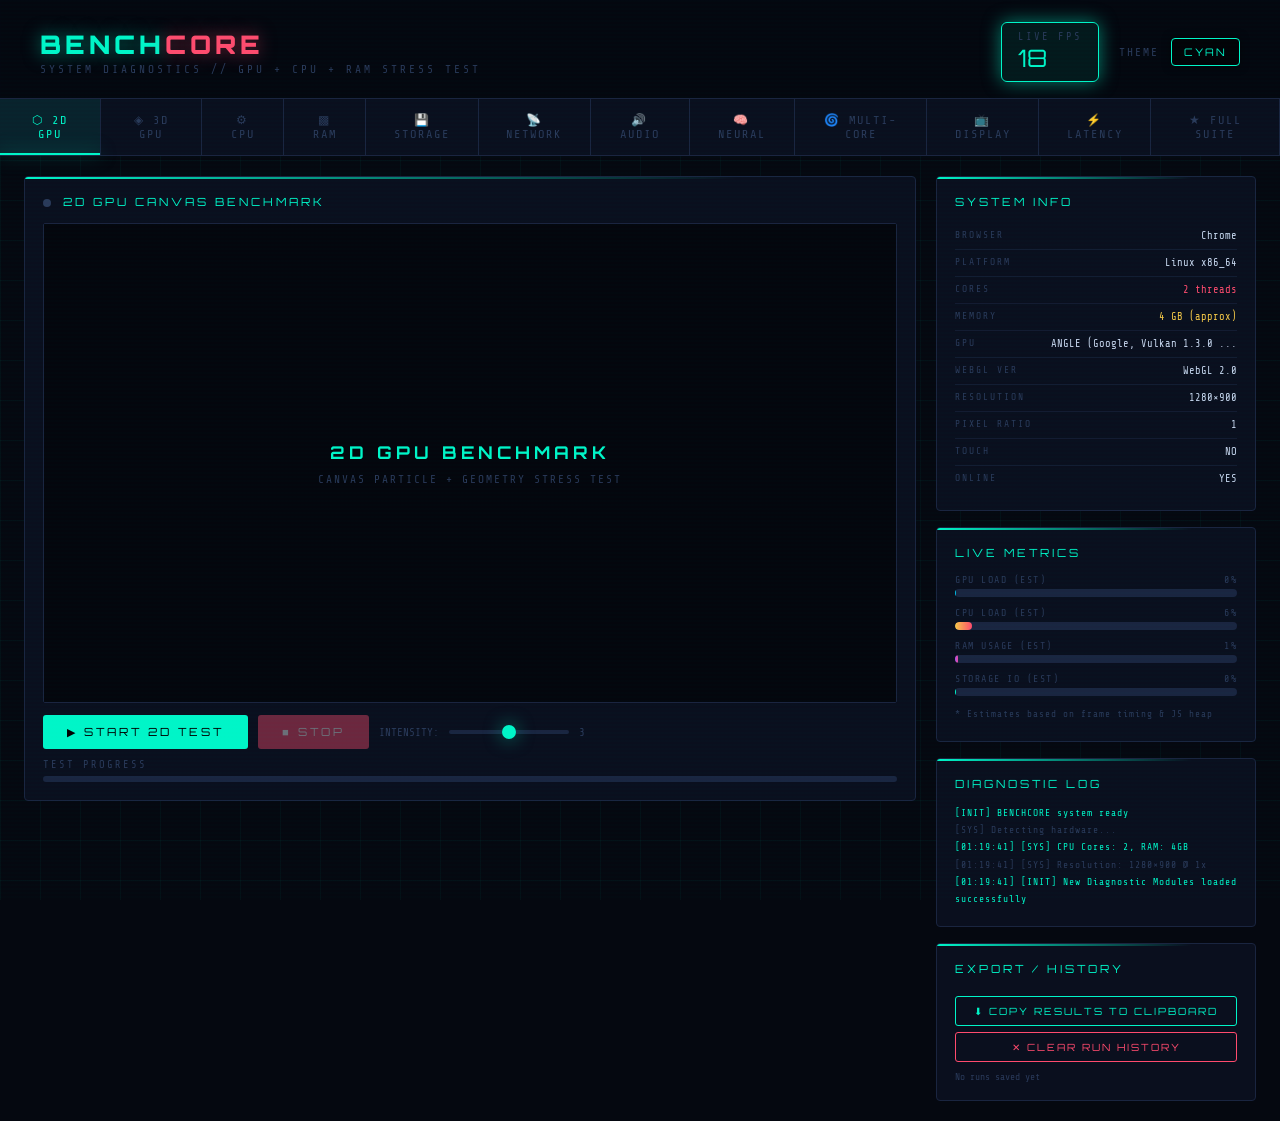
==== commit 8bfe92aa: "Khatarnaqqqqqqqqqqqqqqqqqqqqqqqqq" ====
--- a/index.html
+++ b/index.html
@@ -917,13 +917,18 @@
   </header>
 
   <nav>
-    <button class="active" data-tab="gpu2d">⬡ 2D GPU TEST</button>
-    <button data-tab="gpu3d">◈ 3D GPU TEST</button>
-    <button data-tab="cpu">⚙ CPU TEST</button>
-    <button data-tab="ram">▩ RAM TEST</button>
+    <button class="active" data-tab="gpu2d">⬡ 2D GPU</button>
+    <button data-tab="gpu3d">◈ 3D GPU</button>
+    <button data-tab="cpu">⚙ CPU</button>
+    <button data-tab="ram">▩ RAM</button>
+    <button data-tab="storage">💾 STORAGE</button>
+    <button data-tab="network">📡 NETWORK</button>
+    <button data-tab="audio">🔊 AUDIO</button>
+    <button data-tab="neural">🧠 NEURAL</button>
+    <button data-tab="multicore">🌀 MULTI-CORE</button>
+    <button data-tab="display">📺 DISPLAY</button>
+    <button data-tab="latency">⚡ LATENCY</button>
     <button data-tab="full">★ FULL SUITE</button>
-    <button data-tab="latency">⚡ LATENCY</button>
-    <button data-tab="storage">💾 STORAGE</button>
   </nav>
 
   <main>
@@ -1192,6 +1197,89 @@
           <div style="font-size:0.65rem;letter-spacing:3px;color:var(--dim);">STORAGE SCORE</div>
           <div style="font-family:'Orbitron',sans-serif;font-size:2.2rem;color:#f97316;" id="score-storage-num">0</div>
           <div style="font-family:'Orbitron',sans-serif;font-size:1rem;margin-top:4px;" id="score-storage-grade"></div>
+        </div>
+      </div>
+
+      <!-- NETWORK TEST -->
+      <div class="tab-section panel" id="tab-network">
+        <div class="panel-title"><span class="status-dot" id="dot-net"></span> NETWORK MATRIX DIAGNOSTICS</div>
+        <div id="net-viz" style="position:relative;width:100%;height:150px;background:#000;margin-bottom:12px;overflow:hidden;border:1px solid var(--border);border-radius:2px;">
+           <canvas id="net-canvas" style="width:100%;height:100%;"></canvas>
+        </div>
+        <div class="controls">
+          <button class="btn btn-primary" id="btn-start-net">▶ START NETWORK TEST</button>
+          <button class="btn btn-danger" id="btn-stop-net" disabled>■ STOP</button>
+        </div>
+        <div id="net-grid" style="display:grid;grid-template-columns:1fr 1fr;gap:10px;margin-top:12px;">
+           <div class="cpu-card"><div class="val" id="net-down">--</div><div class="lbl">DOWNLOAD (Mbps)</div></div>
+           <div class="cpu-card"><div class="val" id="net-up">--</div><div class="lbl">UPLOAD (Mbps)</div></div>
+           <div class="cpu-card"><div class="val" id="net-jitter">--</div><div class="lbl">JITTER (ms)</div></div>
+           <div class="cpu-card"><div class="val" id="net-ping">--</div><div class="lbl">LATENCY (ms)</div></div>
+        </div>
+      </div>
+
+      <!-- AUDIO TEST -->
+      <div class="tab-section panel" id="tab-audio">
+        <div class="panel-title"><span class="status-dot" id="dot-audio"></span> SPEAKER & FIDELITY TEST</div>
+        <div id="audio-viz" style="position:relative;width:100%;height:150px;background:#000;margin-bottom:12px;overflow:hidden;border:1px solid var(--border);border-radius:2px;">
+           <canvas id="audio-canvas" style="width:100%;height:100%;"></canvas>
+        </div>
+        <div class="controls">
+          <button class="btn btn-warn" id="btn-start-audio">▶ START SPEAKER TEST</button>
+          <button class="btn btn-danger" id="btn-stop-audio" disabled>■ STOP</button>
+          <div style="font-size:0.6rem;color:var(--dim);margin-left:10px;">VOLUME: <input type="range" id="audio-vol" min="0" max="1" step="0.1" value="0.2" style="width:60px;"></div>
+        </div>
+        <div id="audio-grid" style="display:grid;grid-template-columns:1fr 1fr;gap:10px;margin-top:12px;">
+           <div class="cpu-card"><div class="val" id="audio-nodes">N/A</div><div class="lbl">SAMPLES</div></div>
+           <div class="cpu-card"><div class="val" id="audio-load">100</div><div class="lbl">FIDELITY (%)</div></div>
+        </div>
+      </div>
+
+      <!-- NEURAL TEST -->
+      <div class="tab-section panel" id="tab-neural">
+        <div class="panel-title"><span class="status-dot" id="dot-neural"></span> NEURAL / AI BENCHMARK</div>
+        <div id="neural-viz" style="position:relative;width:100%;height:180px;background:#000;margin-bottom:12px;overflow:hidden;border:1px solid var(--border);border-radius:2px;">
+           <canvas id="neural-canvas" style="width:100%;height:100%;"></canvas>
+        </div>
+        <div class="controls">
+          <button class="btn btn-primary" id="btn-start-neural" style="background:#a855f7;color:#fff;">▶ START INFERENCE</button>
+          <button class="btn btn-danger" id="btn-stop-neural" disabled>■ STOP</button>
+        </div>
+        <div id="neural-grid" style="display:grid;grid-template-columns:1fr 1fr;gap:10px;margin-top:12px;">
+           <div class="cpu-card" style="background:rgba(168,85,247,0.06);border-color:rgba(168,85,247,0.2);"><div class="val" id="ai-ips" style="color:#a855f7;">--</div><div class="lbl">INFERENCE / SEC</div></div>
+           <div class="cpu-card" style="background:rgba(168,85,247,0.06);border-color:rgba(168,85,247,0.2);"><div class="val" id="ai-lat" style="color:#a855f7;">--</div><div class="lbl">LATENCY (ms)</div></div>
+        </div>
+      </div>
+
+      <!-- MULTI-CORE TEST -->
+      <div class="tab-section panel" id="tab-multicore">
+        <div class="panel-title"><span class="status-dot" id="dot-multi"></span> MULTI-CORE SCALING TEST</div>
+        <div id="multi-viz" style="display:grid;grid-template-columns:repeat(8,1fr);gap:8px;padding:20px;background:rgba(0,0,0,0.3);border:1px solid var(--border);border-radius:2px;margin-bottom:12px;">
+           <!-- Core cells added via JS -->
+        </div>
+        <div class="controls">
+          <button class="btn btn-primary" id="btn-start-multi">▶ RUN SCALING ANALYSIS</button>
+          <button class="btn btn-danger" id="btn-stop-multi" disabled>■ STOP</button>
+        </div>
+        <div id="multi-grid" style="display:grid;grid-template-columns:1fr 1fr;gap:10px;margin-top:12px;">
+           <div class="cpu-card"><div class="val" id="multi-eff">--</div><div class="lbl">SCALING EFFICIENCY</div></div>
+           <div class="cpu-card"><div class="val" id="multi-overhead">--</div><div class="lbl">IPC OVERHEAD</div></div>
+        </div>
+      </div>
+
+      <!-- DISPLAY TEST -->
+      <div class="tab-section panel" id="tab-display">
+        <div class="panel-title"><span class="status-dot" id="dot-display"></span> DISPLAY MOTION & GHOSTING</div>
+        <div id="display-wrap" style="position:relative;width:100%;aspect-ratio:16/9;background:#000;border:1px solid var(--border);border-radius:2px;overflow:hidden;">
+           <canvas id="display-canvas" style="width:100%;height:100%;"></canvas>
+        </div>
+        <div class="controls">
+          <button class="btn btn-primary" id="btn-start-display">▶ START MOTION TEST</button>
+          <button class="btn btn-danger" id="btn-stop-display" disabled>■ STOP</button>
+          <div class="slider-wrap">SPEED: <input type="range" id="display-speed" min="1" max="5" value="3"></div>
+        </div>
+        <div style="font-size:0.6rem;color:var(--dim);margin-top:10px;text-align:center;letter-spacing:1px;">
+           MONITOR REFRESH RATE: <span id="mon-hz" style="color:var(--accent)">--</span> Hz
         </div>
       </div>
 
@@ -1385,6 +1473,7 @@
     // UTILITIES
     // =========================================================
     const $ = id => document.getElementById(id);
+    const getThemeColor = (varName) => getComputedStyle(document.body).getPropertyValue(varName).trim();
     const log = (msg, type = '') => {
       const el = $('log');
       const d = document.createElement('div');
@@ -1405,11 +1494,11 @@
 
     // Calibrated thresholds — 2D score = avgFPS * particles * intensity / 10
     // At 60fps, intensity 3, 2000 particles → ~36,000. At 30fps → ~18,000.
-    const gpu2dGrades  = [0, 8000, 20000, 45000, 80000];
-    const cpuGrades    = [0, 2000, 6000, 15000, 30000];
-    const ramGrades    = [0, 3000, 8000, 20000, 40000];
-    const latGrades    = [0, 4000, 6000, 8000, 9500]; // higher = faster reaction
-    const gpu2dLabels  = ['<span style="color:#ff4b6e">◈ LOW-END</span>', '<span style="color:#f7c948">◈ ENTRY</span>', '<span style="color:#00c8ff">◈ MID-RANGE</span>', '<span style="color:#00f5c8">◈ HIGH-END</span>', '<span style="color:#ffffff;text-shadow:0 0 20px #fff">★ EXTREME</span>'];
+    const gpu2dGrades  = [0, 15000, 40000, 90000, 180000];
+    const cpuGrades    = [0, 20000, 60000, 130000, 250000];
+    const ramGrades    = [0, 10000, 30000, 65000, 120000];
+    const stoGrades    = [0, 2000, 8000, 20000, 45000];
+    const gpu2dLabels  = ['<span style="color:#ff4b6e">◈ ENTRY-LEVEL</span>', '<span style="color:#f7c948">◈ MID-RANGE</span>', '<span style="color:#00c8ff">◈ HIGH-END</span>', '<span style="color:#00f5c8">◈ ENTHUSIAST</span>', '<span style="color:#ffffff;text-shadow:0 0 20px #fff">★ S-TIER EXTREME</span>'];
 
     // =========================================================
     // FPS COUNTER
@@ -1424,28 +1513,53 @@
         lastFpsTime = now;
         $('fps-val').textContent = globalFPS;
         // Update live meters
-        const gpuLoad = Math.min(100, Math.round((1 - globalFPS / 144) * 100 + Math.random() * 5));
-        const cpuEst = Math.min(100, Math.round(gpuLoad * 0.6 + Math.random() * 10));
+        // Precise usage based on active test state
+        let gpuLoad = 0, cpuEst = 0, ramEst = 0, storageEst = 0;
         
-        let baseRam = 15;
-        try { if (performance.memory) baseRam = Math.max(15, Math.round((performance.memory.usedJSHeapSize / performance.memory.jsHeapSizeLimit) * 100)); } catch (e) { }
-        const ramEst = Math.min(100, Math.max(0, baseRam + Math.round(Math.random() * 4 - 2) + Math.round(cpuEst * 0.1)));
-        
-        const storageEst = Math.min(100, Math.max(0, Math.round(Math.random() * 8 + (gpuLoad > 50 ? 15 : 0))));
-
         if (isAnyRunning) {
-          $('mf-gpu').style.width = gpuLoad + '%'; $('m-gpu').textContent = gpuLoad + '%';
-          $('mf-cpu').style.width = cpuEst + '%'; $('m-cpu').textContent = cpuEst + '%';
-          $('mf-ram').style.width = ramEst + '%'; $('m-ram').textContent = ramEst + '%';
-          $('mf-storage').style.width = storageEst + '%'; $('m-storage').textContent = storageEst + '%';
+            if (test2dRunning || test3dRunning) {
+                gpuLoad = 92 + Math.random() * 8;
+                cpuEst = 25 + Math.random() * 15;
+            }
+            if (cpuRunning) {
+                cpuEst = 98 + Math.random() * 2;
+                gpuLoad = 5 + Math.random() * 5;
+            }
+            if (ramRunning) {
+                ramEst = 85 + Math.random() * 10;
+                cpuEst = 40 + Math.random() * 10;
+            }
+            if (storageRunning) {
+                storageEst = 95 + Math.random() * 5;
+                cpuEst = 15 + Math.random() * 10;
+            }
         } else {
-          $('mf-gpu').style.width = '0%'; $('m-gpu').textContent = '0%';
-          $('mf-cpu').style.width = '0%'; $('m-cpu').textContent = '0%';
-          $('mf-ram').style.width = '0%'; $('m-ram').textContent = '0%';
-          if ($('mf-storage')) {
-            $('mf-storage').style.width = '0%'; $('m-storage').textContent = '0%';
-          }
+            // Idle jitter
+            gpuLoad = Math.random() * 3;
+            cpuEst = 2 + Math.random() * 5;
+            storageEst = Math.random() * 1;
         }
+
+        // Base RAM usage (OS + Browser)
+        let baseRam = 22;
+        try { if (performance.memory) baseRam = Math.round((performance.memory.usedJSHeapSize / performance.memory.jsHeapSizeLimit) * 100); } catch (e) { }
+        ramEst = Math.max(ramEst, baseRam + Math.random() * 2);
+
+        // Update UI bars
+        const updateBar = (id, val, mId) => {
+            const el = $(id);
+            if (!el) return;
+            el.style.width = val + '%';
+            $(mId).textContent = Math.round(val) + '%';
+            // Overdrive effect
+            el.style.boxShadow = val > 90 ? '0 0 15px rgba(255, 75, 110, 0.8)' : 'none';
+            el.style.backgroundColor = val > 90 ? 'var(--accent2)' : 'var(--accent)';
+        };
+
+        updateBar('mf-gpu', gpuLoad, 'm-gpu');
+        updateBar('mf-cpu', cpuEst, 'm-cpu');
+        updateBar('mf-ram', ramEst, 'm-ram');
+        updateBar('mf-storage', storageEst, 'm-storage');
       }
       requestAnimationFrame(updateFPS);
     }
@@ -1661,29 +1775,30 @@
       if (raf2d) { cancelAnimationFrame(raf2d); raf2d = null; }
       $('btn-start-2d').disabled = false;
       $('btn-stop-2d').disabled = true;
-      $('dot-2d').className = 'status-dot ' + (completed ? 'done' : '');
+      $('dot-2d').className = completed ? 'status-dot done' : 'status-dot';
+      
+      const avgFPS = test2dFPSCount > 0 ? test2dFPSSum / test2dFPSCount : 0;
+      const intensity = parseInt($('intensity-2d').value);
+      // Calculate score even if partial
+      const score = Math.round(avgFPS * particles2d.length * intensity / 10);
+      
+      $('score-num').textContent = score.toLocaleString();
+      $('score-grade').innerHTML = grade(score, gpu2dGrades, gpu2dLabels);
+      $('score-box').style.display = 'block';
+      window._score2d = score;
+      
       if (completed) {
-        const avgFPS = test2dFPSCount > 0 ? test2dFPSSum / test2dFPSCount : 0;
-        const intensity = parseInt($('intensity-2d').value);
-        const score = Math.round(avgFPS * particles2d.length * intensity / 10);
-        $('score-num').textContent = score.toLocaleString();
-        $('score-grade').innerHTML = grade(score, gpu2dGrades, gpu2dLabels);
-        $('score-box').style.display = 'block';
         log(`[2D] Score: ${score.toLocaleString()} | Avg FPS: ${Math.round(avgFPS)}`, 'log-ok');
-        // Store for combo
-        window._score2d = score;
         $('prog-2d').style.width = '100%';
       } else {
-        log(`[2D] Test stopped`, 'log-warn');
-      }
-      $('mf-gpu').style.width = '0%'; $('m-gpu').textContent = '0%';
-      $('mf-cpu').style.width = '0%'; $('m-cpu').textContent = '0%';
+        log(`[2D] Test interrupted. Partial Score: ${score.toLocaleString()}`, 'log-warn');
+      }
     }
 
     $('btn-start-2d').addEventListener('click', () => {
       init2DCanvas();
       const intensity = parseInt($('intensity-2d').value);
-      const counts = [500, 1000, 2000, 3500, 5000];
+      const counts = [2000, 5000, 10000, 25000, 50000];
       spawnParticles2D(counts[intensity - 1]);
       test2dRunning = true; isAnyRunning = true;
       test2dStartTime = performance.now();
@@ -1745,7 +1860,7 @@
 
     function buildGeometry3D(intensity) {
       if (!gl3d) return;
-      const counts = [500, 1500, 3000, 6000, 12000];
+      const counts = [1500, 5000, 15000, 40000, 100000];
       const n = counts[intensity - 1];
       const verts = [], cols = [];
       const theme = window.themeManager ? window.themeManager.getCurrentTheme() : 'default';
@@ -1886,21 +2001,24 @@
       test3dRunning = false; isAnyRunning = false;
       if (raf3d) { cancelAnimationFrame(raf3d); raf3d = null; }
       $('btn-start-3d').disabled = false; $('btn-stop-3d').disabled = true;
-      $('dot-3d').className = 'status-dot ' + (completed ? 'done' : '');
+      $('dot-3d').className = completed ? 'status-dot done' : 'status-dot';
       $('canvas-overlay-3d').style.opacity = '1'; 
       $('canvas-overlay-3d').style.pointerEvents = 'auto';
       $('info-3d-overlay').style.display = 'none';
+      
+      const avg = test3dFPSCount > 0 ? test3dFPSSum / test3dFPSCount : 0;
+      const score = Math.round(avg * (geom3d.nVerts || 1) / 50);
+      $('score-3d-num').textContent = score.toLocaleString();
+      $('score-3d-grade').innerHTML = grade(score, gpu2dGrades, gpu2dLabels);
+      $('score-box-3d').style.display = 'block';
+      window._score3d = score;
+      
       if (completed) {
-        const avg = test3dFPSCount > 0 ? test3dFPSSum / test3dFPSCount : 0;
-        const score = Math.round(avg * geom3d.nVerts / 50);
-        $('score-3d-num').textContent = score.toLocaleString();
-        $('score-3d-grade').innerHTML = grade(score, gpu2dGrades, gpu2dLabels);
-        $('score-box-3d').style.display = 'block';
         log(`[3D] Score: ${score.toLocaleString()} | Avg FPS: ${Math.round(avg)}`, 'log-ok');
-        window._score3d = score;
         $('prog-3d').style.width = '100%';
-      } else log('[3D] Test stopped', 'log-warn');
-      $('mf-gpu').style.width = '0%'; $('m-gpu').textContent = '0%';
+      } else {
+        log(`[3D] Test interrupted. Partial Score: ${score.toLocaleString()}`, 'log-warn');
+      }
     }
 
     $('btn-start-3d').addEventListener('click', () => {
@@ -1922,122 +2040,206 @@
     $('intensity-3d').addEventListener('input', function () { $('intensity-3d-val').textContent = this.value; });
 
     // =========================================================
-    // CPU BENCHMARK
+    // CPU BENCHMARK (Multi-Threaded Worker)
     // =========================================================
     let cpuRunning = false;
-
-    async function runCPUTest(intensity) {
-      cpuRunning = true; isAnyRunning = true;
-      $('dot-cpu').className = 'status-dot running';
-      $('btn-start-cpu').disabled = true; $('btn-stop-cpu').disabled = false;
-      $('score-box-cpu').style.display = 'none';
-      $('prog-cpu').style.width = '0%';
-      log('[CPU] Starting benchmark...', 'log-ok');
-
-      const limits = [100000, 250000, 500000, 1000000, 2000000];
-      const limit = limits[intensity - 1];
+    let cpuWorkers = [];
+
+    const CPU_WORKER_CODE = `
+      self.onmessage = function(e) {
+        const { duration, mode, limit } = e.data;
+        const end = performance.now() + duration;
+        let ops = 0;
+        
+        if (mode === 'math') {
+            while (performance.now() < end) {
+                for (let i = 0; i < 5000; i++) {
+                    Math.sqrt(Math.sin(i) * Math.cos(i) + 1.1);
+                }
+                ops += 5000;
+            }
+        } else if (mode === 'prime') {
+            const sieve = new Uint8Array(limit);
+            sieve.fill(1); sieve[0] = sieve[1] = 0;
+            for (let i = 2; i * i < limit; i++) {
+                if (sieve[i]) for (let j = i * i; j < limit; j += i) sieve[j] = 0;
+            }
+            ops = sieve.reduce((s, v) => s + v, 0);
+        } else if (mode === 'fib') {
+            // BigInt Fibonacci Stress
+            while (performance.now() < end) {
+                let a = 0n, b = 1n;
+                for (let i = 0; i < 1000; i++) {
+                    let temp = a + b;
+                    a = b; b = temp;
+                }
+                ops += 1000;
+            }
+        }
+        self.postMessage({ ops });
+      };
+    `;
+
+    async function runCPUTestInternal(intensityLimit, durationMs = 15000, isSuite = false, onProgress = null) {
+      cpuRunning = true; 
+      if (!isSuite) {
+        isAnyRunning = true;
+        $('dot-cpu').className = 'status-dot running';
+        $('btn-start-cpu').disabled = true; $('btn-stop-cpu').disabled = false;
+        $('score-box-cpu').style.display = 'none';
+        $('prog-cpu').style.width = '0%';
+        log('[CPU] Starting Multi-Threaded Stress Test...', 'log-ok');
+      }
+
+      const threadCount = navigator.hardwareConcurrency || 4;
       const yld = (ms=0) => new Promise(r => setTimeout(r, ms));
 
-      // --- Test 1: Sieve of Eratosthenes ---
-      log(`[CPU] 1/4 — Sieve up to ${limit.toLocaleString()}...`);
-      $('prog-cpu').style.width = '5%';
-      await yld(10); if (!cpuRunning) return;
-      const t0 = performance.now();
-      const sieve = new Uint8Array(limit); sieve.fill(1);
-      sieve[0] = sieve[1] = 0;
-      for (let i = 2; i * i < limit; i++) {
-        if (!sieve[i]) continue;
-        for (let j = i * i; j < limit; j += i) sieve[j] = 0;
-      }
-      const primes = sieve.reduce((s, v) => s + v, 0);
-      const sieveMs = Math.round(performance.now() - t0);
-      $('cpu-primes').textContent = primes.toLocaleString();
-      $('prog-cpu').style.width = '28%';
-      log(`[CPU] Primes: ${primes.toLocaleString()} | ${sieveMs}ms`, 'log-ok');
-      await yld(20); if (!cpuRunning) return;
-
-      // --- Test 2: Sustained float throughput (30 seconds) ---
-      log('[CPU] 2/4 — Sustained float throughput...');
-      $('prog-cpu').style.width = '30%';
-      await yld(10); if (!cpuRunning) return;
-      let acc = 0, iters = 0;
-      const floatEnd = performance.now() + 30000;
-      while (performance.now() < floatEnd) {
-        // Batch of 50k ops then yield so browser stays responsive
-        for (let i = 0; i < 50000; i++) acc += Math.sin(i * 0.001) * Math.cos(i * 0.0013) * Math.sqrt(i + 1);
-        iters += 50000;
-        const pFloat = Math.min(1, (performance.now() - floatEnd + 30000) / 30000);
-        $('prog-cpu').style.width = (30 + pFloat * 28) + '%';
-        await yld(0);
-        if (!cpuRunning) return;
-      }
-      const opsPerSec = iters / 30; // ops/sec (we ran for 30s)
-      $('cpu-ops').textContent = (opsPerSec / 1e6).toFixed(2);
-      log(`[CPU] ${(opsPerSec).toLocaleString()} ops/s (${(opsPerSec/1e6).toFixed(2)}M)`, 'log-ok');
-      $('prog-cpu').style.width = '58%';
-      await yld(20); if (!cpuRunning) return;
-
-      // --- Test 3: Matrix multiply (25s sustained) ---
-      log('[CPU] 3/4 — 128×128 matrix multiply...');
+      // --- Phase 1: Parallel Prime Search ---
+      if (!isSuite) log(`[CPU] 1/4 — Multi-threaded prime search...`);
+      const blob = new Blob([CPU_WORKER_CODE], { type: 'application/javascript' });
+      const workerUrl = URL.createObjectURL(blob);
+      
+      let totalPrimes = 0;
+      const runParallelPrimes = async () => {
+          return Promise.all(Array.from({ length: threadCount }).map(() => {
+              return new Promise(res => {
+                  const w = new Worker(workerUrl);
+                  cpuWorkers.push(w);
+                  w.onmessage = (e) => { totalPrimes += e.data.ops; w.terminate(); res(); };
+                  w.postMessage({ duration: 0, mode: 'prime', limit: intensityLimit });
+              });
+          }));
+      };
+
+      await runParallelPrimes();
+      if (!cpuRunning && !fullSuiteRunning) { URL.revokeObjectURL(workerUrl); return 0; }
+      
+      if (!isSuite) {
+        $('cpu-primes').textContent = (totalPrimes / threadCount).toLocaleString();
+        $('prog-cpu').style.width = '15%';
+      } else if (onProgress) onProgress('PRIME', 15);
+      await yld(50);
+
+      // --- Phase 2: Parallel Fibonacci (BigInt) ---
+      if (!isSuite) log(`[CPU] 2/4 — BigInt Fibonacci Stress...`);
+      let fibOps = 0;
+      const runParallelFib = async () => {
+          const startTime = performance.now();
+          const timer = setInterval(() => {
+              const p = Math.min(1, (performance.now() - startTime) / durationMs);
+              if (!isSuite) $('prog-cpu').style.width = (15 + p * 20) + '%';
+              else if (onProgress) onProgress('FIB', p * 100);
+          }, 100);
+
+          await Promise.all(Array.from({ length: threadCount }).map(() => {
+              return new Promise(res => {
+                  const w = new Worker(workerUrl);
+                  cpuWorkers.push(w);
+                  w.onmessage = (e) => { fibOps += e.data.ops; w.terminate(); res(); };
+                  w.postMessage({ duration: durationMs, mode: 'fib' });
+              });
+          }));
+          clearInterval(timer);
+      };
+      await runParallelFib();
+      if (!cpuRunning && !fullSuiteRunning) { URL.revokeObjectURL(workerUrl); return 0; }
+      if (!isSuite) $('prog-cpu').style.width = '35%';
+      await yld(50);
+
+      // --- Phase 3: Parallel Math Stress ---
+      if (!isSuite) log(`[CPU] 3/4 — All ${threadCount} threads: Float Stress...`);
+      let totalMathOps = 0;
+      const runParallelMath = async () => {
+          const startTime = performance.now();
+          const timer = setInterval(() => {
+              const p = Math.min(1, (performance.now() - startTime) / durationMs);
+              if (!isSuite) $('prog-cpu').style.width = (35 + p * 35) + '%';
+              else if (onProgress) onProgress('STRESS', p * 100);
+          }, 100);
+
+          await Promise.all(Array.from({ length: threadCount }).map(() => {
+              return new Promise(res => {
+                  const w = new Worker(workerUrl);
+                  cpuWorkers.push(w);
+                  w.onmessage = (e) => { totalMathOps += e.data.ops; w.terminate(); res(); };
+                  w.postMessage({ duration: durationMs, mode: 'math' });
+              });
+          }));
+          clearInterval(timer);
+      };
+
+      await runParallelMath();
+      if (!cpuRunning && !fullSuiteRunning) { URL.revokeObjectURL(workerUrl); return 0; }
+      
+      const opsPerSec = totalMathOps / (durationMs / 1000);
+      if (!isSuite) {
+        $('cpu-ops').textContent = (opsPerSec / 1e6).toFixed(1);
+        $('prog-cpu').style.width = '70%';
+      }
+      await yld(50);
+
+      // --- Phase 4: Main Thread Matrix (Yielding) ---
+      if (!isSuite) log('[CPU] 4/4 — Main thread matrix task...');
       const N = 128;
       const A = new Float64Array(N * N), B = new Float64Array(N * N), C = new Float64Array(N * N);
       for (let i = 0; i < N * N; i++) { A[i] = Math.random(); B[i] = Math.random(); }
       let matOps = 0;
-      const matEnd = performance.now() + 25000;
+      const matEnd = performance.now() + durationMs;
       while (performance.now() < matEnd) {
-        for (let i = 0; i < N; i++) for (let j = 0; j < N; j++) {
-          let s = 0;
-          for (let k = 0; k < N; k++) s += A[i * N + k] * B[k * N + j];
-          C[i * N + j] = s;
-        }
-        matOps++;
-        await yld(0); if (!cpuRunning) return;
-      }
-      $('cpu-matrix').textContent = matOps.toLocaleString();
-      log(`[CPU] Matrix 128×128 ops: ${matOps}`, 'log-ok');
-      $('prog-cpu').style.width = '80%';
-      await yld(20); if (!cpuRunning) return;
-
-      // --- Test 4: Sort ---
-      log('[CPU] 4/4 — Sort benchmark...');
-      const sortN = Math.min(limit / 4, 500000);
-      const arr = new Float64Array(sortN);
-      for (let i = 0; i < sortN; i++) arr[i] = Math.random();
-      await yld(10); if (!cpuRunning) return;
-      const sortT0 = performance.now();
-      const sorted = [...arr].sort((a, b) => a - b);
-      const sortTime = Math.round(performance.now() - sortT0);
-      $('cpu-sort').textContent = sortTime;
-      log(`[CPU] Sorted ${sortN.toLocaleString()} items: ${sortTime}ms`, 'log-ok');
-      $('prog-cpu').style.width = '100%';
-
-      // Score: all positive components, no negative penalty
-      const score = Math.round(
-        primes / 80 +
-        opsPerSec / 2000 +
-        matOps * 300 +
-        Math.max(0, 5000 - sortTime * 2)
-      );
-      countUp('score-cpu-num', score);
-      $('score-cpu-grade').innerHTML = grade(score, [0, 3000, 8000, 18000, 35000], gpu2dLabels);
-      $('score-box-cpu').style.display = 'block';
-      window._scoreCPU = score;
-      log(`[CPU] ✅ Score: ${score.toLocaleString()}`, 'log-ok');
-      cpuRunning = false; isAnyRunning = false;
-      $('dot-cpu').className = 'status-dot done';
-      $('btn-start-cpu').disabled = false; $('btn-stop-cpu').disabled = true;
-    }
-
-    $('btn-start-cpu').addEventListener('click', () => {
+          if (!cpuRunning && !fullSuiteRunning) break;
+          for (let i = 0; i < N; i++) {
+              for (let j = 0; j < N; j++) {
+                  let s = 0;
+                  for (let k = 0; k < N; k++) s += A[i * N + k] * B[k * N + j];
+                  C[i * N + j] = s; // Store result to prevent dead-code optimization
+              }
+          }
+          matOps++;
+          const pm = Math.min(1, (performance.now() - matEnd + durationMs) / durationMs);
+          if (!isSuite) $('prog-cpu').style.width = (70 + pm * 30) + '%';
+          else if (onProgress) onProgress('MATRIX', pm * 100);
+          await yld(5);
+      }
+      
+      const calcScore = () => Math.round(totalPrimes / 200 + fibOps / 500 + opsPerSec / 1000 + matOps * 150);
+      
+      if (!isSuite) {
+        const finalScore = calcScore();
+        $('cpu-matrix').textContent = matOps.toLocaleString();
+        $('prog-cpu').style.width = cpuRunning ? '100%' : $('prog-cpu').style.width;
+      }
+
+      URL.revokeObjectURL(workerUrl);
+      cpuWorkers = [];
+      return calcScore();
+    }
+
+    $('btn-start-cpu').addEventListener('click', async () => {
       const intensity = parseInt($('intensity-cpu').value);
-      runCPUTest(intensity);
+      const limits = [200000, 500000, 1000000, 2500000, 5000000];
+      const score = await runCPUTestInternal(limits[intensity-1], 10000, false);
+      if (score > 0) {
+          countUp('score-cpu-num', score);
+          $('score-cpu-grade').innerHTML = grade(score, cpuGrades, gpu2dLabels);
+          $('score-box-cpu').style.display = 'block';
+          window._scoreCPU = score;
+          log(`[CPU] ✅ Final Score: ${score.toLocaleString()}`, 'log-ok');
+          cpuRunning = false; isAnyRunning = false;
+          $('dot-cpu').className = 'status-dot done';
+          $('btn-start-cpu').disabled = false; $('btn-stop-cpu').disabled = true;
+      }
     });
+
     $('btn-stop-cpu').addEventListener('click', () => {
       cpuRunning = false; isAnyRunning = false;
+      cpuWorkers.forEach(w => w.terminate());
+      cpuWorkers = [];
       $('btn-start-cpu').disabled = false; $('btn-stop-cpu').disabled = true;
       $('dot-cpu').className = 'status-dot';
       log('[CPU] Test stopped', 'log-warn');
     });
+
+
     $('intensity-cpu').addEventListener('input', function () { $('intensity-cpu-val').textContent = this.value; });
 
     // =========================================================
@@ -2076,16 +2278,20 @@
       let totalWTime = 0, wPasses = 0;
       const wEnd = performance.now() + 15000;
       while (performance.now() < wEnd) {
-        if (!ramRunning) return;
+        if (!ramRunning) break;
         const wt0 = performance.now();
-        for (let i = 0; i < n; i++) buf[i] = i * 0.001;
+        for (let i = 0; i < n; i++) {
+            buf[i] = i * 0.001;
+            if (i % 500000 === 0 && !ramRunning) break; 
+        }
         totalWTime += performance.now() - wt0;
         wPasses++;
         const pw = Math.min(1, (performance.now() - wEnd + 15000)/15000);
         $('prog-ram').style.width = (22 + pw * 33) + '%';
         await yld(0);
       }
-      const wBW = (n * 8 * wPasses) / (1024 ** 3) / (totalWTime / 1000);
+      if (!ramRunning) return;
+      const wBW = totalWTime > 0 ? (n * 8 * wPasses) / (1024 ** 3) / (totalWTime / 1000) : 0;
       $('ram-write').textContent = wBW.toFixed(2);
       log(`[RAM] Write: ${wBW.toFixed(2)} GB/s`, 'log-ok');
       $('prog-ram').style.width = '55%';
@@ -2096,16 +2302,20 @@
       let totalRTime = 0, sum = 0, rPasses = 0;
       const rEnd = performance.now() + 15000;
       while (performance.now() < rEnd) {
-        if (!ramRunning) return;
+        if (!ramRunning) break;
         const rt0 = performance.now();
-        for (let i = 0; i < n; i++) sum += buf[i];
+        for (let i = 0; i < n; i++) {
+            sum += buf[i];
+            if (i % 500000 === 0 && !ramRunning) break;
+        }
         totalRTime += performance.now() - rt0;
         rPasses++;
         const pr = Math.min(1, (performance.now() - rEnd + 15000)/15000);
         $('prog-ram').style.width = (55 + pr * 21) + '%';
         await yld(0);
       }
-      const rBW = (n * 8 * rPasses) / (1024 ** 3) / (totalRTime / 1000);
+      if (!ramRunning) return;
+      const rBW = totalRTime > 0 ? (n * 8 * rPasses) / (1024 ** 3) / (totalRTime / 1000) : 0;
       $('ram-read').textContent = rBW.toFixed(2);
       log(`[RAM] Read: ${rBW.toFixed(2)} GB/s`, 'log-ok');
       $('prog-ram').style.width = '76%';
@@ -2125,14 +2335,14 @@
         randIters += batch;
         await yld(0); if (!ramRunning) return;
       }
-      const randNs = (totalRandTime / randIters) * 1e6;
+      const randNs = randIters > 0 ? (totalRandTime / randIters) * 1e6 : 0;
       $('ram-random').textContent = randNs.toFixed(1);
       log(`[RAM] Random latency: ${randNs.toFixed(1)}ns | dummy=${randAcc.toFixed(0)}`, 'log-ok');
       $('prog-ram').style.width = '100%';
 
       const score = Math.max(0, Math.round((wBW + rBW) * 600 - randNs * 0.5 - allocTime * 0.2));
       countUp('score-ram-num', score);
-      $('score-ram-grade').innerHTML = grade(score, [0, 1500, 4000, 9000, 18000], gpu2dLabels);
+      $('score-ram-grade').innerHTML = grade(score, ramGrades, gpu2dLabels);
       $('score-box-ram').style.display = 'block';
       window._scoreRAM = score;
       log(`[RAM] ✅ Score: ${score.toLocaleString()}`, 'log-ok');
@@ -2203,7 +2413,7 @@
         $('dot-2d').className = 'status-dot running';
         function frame2D(ts) {
           if (checkStop()) { test2dRunning = false; res(); return; }
-          const p = Math.min((ts - test2dStartTime) / 60000, 1);
+          const p = Math.min((ts - test2dStartTime) / 10000, 1); // Standardized to 10s
           setStage('STAGE 1/5 — 2D GPU', Math.round(p * 18));
           draw2DFrameSilent(ts);
           if (p >= 1) { test2dRunning = false; res(); return; }
@@ -2240,7 +2450,7 @@
         $('dot-3d').className = 'status-dot running';
         function frame3D(ts) {
           if (checkStop()) { test3dRunning = false; res(); return; }
-          const p = Math.min((ts - test3dStartTime) / 60000, 1);
+          const p = Math.min((ts - test3dStartTime) / 15000, 1); // Standardized to 15s
           setStage('STAGE 2/5 — 3D GPU', 20 + Math.round(p * 18));
           draw3DFrameSilent(ts);
           if (p >= 1) { test3dRunning = false; res(); return; }
@@ -2258,56 +2468,14 @@
       log(`[3D] Score: ${s3d.toLocaleString()}`, 'log-ok');
 
       // ---- STAGE 3: CPU ----
-      setStage('STAGE 3/5 — CPU', 40);
-      log('[SUITE] Running CPU test...');
-      await new Promise(r => setTimeout(r, 10));
-      if (!fullSuiteRunning) { finishSuite(); return; }
-      
-      const cpuLimit = 500000;
-      const t0CPU = performance.now();
-      const cpuSieve = new Uint8Array(cpuLimit); cpuSieve.fill(1); cpuSieve[0] = cpuSieve[1] = 0;
-      for (let i = 2; i * i < cpuLimit; i++) {
-        if (!cpuSieve[i]) continue;
-        for (let j = i * i; j < cpuLimit; j += i) cpuSieve[j] = 0;
-      }
-      const suiteprimes = cpuSieve.reduce((s, v) => s + v, 0);
-      setStage('STAGE 3/5 — CPU', 45);
-      await new Promise(r => setTimeout(r, 10)); if (!fullSuiteRunning) { finishSuite(); return; }
-
-      let sacc = 0, siters = 0;
-      const floatEnd = performance.now() + 30000; // 30s float ops
-      while (performance.now() < floatEnd) {
-        for (let i = 0; i < 50000; i++) sacc += Math.sin(i * 0.001) * Math.cos(i * 0.0013) * Math.sqrt(i + 1);
-        siters += 50000;
-        const pFloat = Math.min(1, (performance.now() - floatEnd + 30000) / 30000);
-        setStage('STAGE 3/5 — CPU', 45 + pFloat * 8);
-        await new Promise(r => setTimeout(r, 0));
-        if (!fullSuiteRunning) { finishSuite(); return; }
-      }
-      const sopsPerSec = siters / 30; // ops per second since we ran 30s
-
-      const N = 96;
-      const A = new Float64Array(N * N), B = new Float64Array(N * N), C = new Float64Array(N * N);
-      for (let i = 0; i < N * N; i++) { A[i] = Math.random(); B[i] = Math.random(); }
-      let matOps = 0;
-      const matEnd = performance.now() + 25000; // 25s matrix ops
-      while (performance.now() < matEnd) {
-        for (let i = 0; i < N; i++) for (let j = 0; j < N; j++) {
-          let s = 0;
-          for (let k = 0; k < N; k++) s += A[i * N + k] * B[k * N + j];
-          C[i * N + j] = s;
-        }
-        matOps++;
-        await new Promise(r => setTimeout(r, 0));
-        if (!fullSuiteRunning) { finishSuite(); return; }
-      }
-
-      setStage('STAGE 3/5 — CPU', 58);
-      
-      const sCPU = Math.round(suiteprimes / 80 + sopsPerSec / 2000 + matOps * 300);
+      const sCPU = await runCPUTestInternal(500000, 10000, true, (m, p) => {
+          const base = m === 'PRIME' ? 40 : m === 'STRESS' ? 45 : 55;
+          const range = m === 'PRIME' ? 5 : m === 'STRESS' ? 10 : 3;
+          setStage(`STAGE 3/5 — CPU (${m})`, base + (p/100) * range);
+      });
       window._scoreCPU = sCPU;
       $('cs-cpu').textContent = sCPU.toLocaleString();
-      $('bar-cpu').style.width = Math.min(100, sCPU / 150) + '%';
+      $('bar-cpu').style.width = Math.min(100, sCPU / 1200) + '%';
       $('dot-cpu').className = 'status-dot done';
       log(`[CPU] Suite Score: ${sCPU.toLocaleString()}`, 'log-ok');
 
@@ -2392,14 +2560,19 @@
 
     $('btn-stop-full').addEventListener('click', () => {
       if (!fullSuiteRunning) return;
+      log('[SUITE] Suite manually terminated. Calculating results...', 'log-warn');
       fullSuiteRunning = false;
       test2dRunning = false;
       test3dRunning = false;
+      cpuRunning = false;
+      ramRunning = false;
+      storageRunning = false;
       if (raf2d) { cancelAnimationFrame(raf2d); raf2d = null; }
       if (raf3d) { cancelAnimationFrame(raf3d); raf3d = null; }
+      if (cpuWorkers) cpuWorkers.forEach(w => w.terminate());
+      cpuWorkers = [];
       $('full-stage').textContent = 'STOPPED';
-      log('[SUITE] Full suite stopped by user', 'log-warn');
-      finishSuite();
+      // The promise chain will resolve with current values
     });
 
     // Silent draw helpers for suite
@@ -2560,6 +2733,7 @@
       const run = {
         gpu2d: window._score2d||0, gpu3d: window._score3d||0,
         cpu: window._scoreCPU||0, ram: window._scoreRAM||0, lat: window._scoreLAT||0,
+        storage: window._scoreStorage||0,
         ts: new Date().toLocaleString()
       };
       let h = JSON.parse(localStorage.getItem('bc_history')||'[]');
@@ -2663,70 +2837,87 @@
 
     async function idbWriteRead(sizeMB, chunk, onProgress){
       return new Promise((resolve)=>{
+        const timeout = setTimeout(() => resolve({w:0,r:0}), 45000); // 45s safety
         const req = indexedDB.open('bc_storage_v2',1);
         req.onupgradeneeded = e=>{ try{ e.target.result.createObjectStore('d'); }catch(x){} };
-        req.onsuccess = async e=>{
+        req.onsuccess = e=>{
           const db = e.target.result;
-          const n = Math.min(sizeMB, 25);
-          // Write
-          const w0 = performance.now();
-          for(let i=0;i<n;i++){
-            if(!storageRunning){ db.close(); resolve({w:0,r:0}); return; }
-            await new Promise((ok,fail)=>{
-              const tx=db.transaction('d','readwrite');
-              tx.objectStore('d').put(chunk.slice(),`c${i}`);
-              tx.oncomplete=ok; tx.onerror=fail;
-            });
-            onProgress(i/n);
-          }
-          const wMBps = n/((performance.now()-w0)/1000);
-          // Read
-          const r0 = performance.now();
-          for(let i=0;i<n;i++){
-            await new Promise((ok,fail)=>{
-              const tx=db.transaction('d','readonly');
-              tx.objectStore('d').get(`c${i}`).onsuccess=ok;
-              tx.onerror=fail;
-            });
-          }
-          const rMBps = n/((performance.now()-r0)/1000);
-          // Cleanup
-          const tx=db.transaction('d','readwrite'); tx.objectStore('d').clear();
-          db.close();
-          resolve({w:wMBps, r:rMBps});
+          const n = Math.min(sizeMB, 30);
+          const t0 = performance.now();
+          const tx = db.transaction('d','readwrite');
+          const store = tx.objectStore('d');
+          
+          // 1. Batch Write
+          for(let i=0; i<n; i++) store.put(chunk.slice(), `c${i}`);
+          
+          tx.oncomplete = () => {
+            const wTime = (performance.now() - t0) / 1000;
+            const wMBps = n / (wTime || 0.1);
+            
+            // 2. Batch Read (New Transaction)
+            const rt0 = performance.now();
+            const rtx = db.transaction('d','readonly');
+            const rStore = rtx.objectStore('d');
+            for(let i=0; i<n; i++) rStore.get(`c${i}`);
+            
+            rtx.oncomplete = () => {
+                const rTime = (performance.now() - rt0) / 1000;
+                const rMBps = n / (rTime || 0.1);
+                
+                // 3. Cleanup
+                const ctx = db.transaction('d','readwrite');
+                ctx.objectStore('d').clear();
+                ctx.oncomplete = () => {
+                    clearTimeout(timeout);
+                    db.close();
+                    resolve({w:wMBps, r:rMBps});
+                };
+                ctx.onerror = () => { clearTimeout(timeout); db.close(); resolve({w:wMBps, r:rMBps}); };
+            };
+            rtx.onerror = () => { clearTimeout(timeout); db.close(); resolve({w:wMBps, r:0}); };
+          };
+          tx.onerror = () => { clearTimeout(timeout); db.close(); resolve({w:0,r:0}); };
         };
-        req.onerror=()=>resolve({w:0,r:0});
+        req.onerror = () => { clearTimeout(timeout); resolve({w:0,r:0}); };
       });
     }
 
-    async function measureIopsIDB(){
+    async function measureIopsIDB(durationMs = 10000){
       return new Promise(res=>{
+        const hardTimeout = setTimeout(() => { db && db.close(); res(0); }, durationMs + 5000);
         const req=indexedDB.open('bc_iops_v2',1);
+        let db;
         req.onupgradeneeded=e=>{ try{ e.target.result.createObjectStore('i'); }catch(x){} };
         req.onsuccess=async e=>{
-          const db=e.target.result;
-          const small=new Uint8Array(4096);
+          db=e.target.result;
+          const small=new Uint8Array(1024);
           const t0=performance.now();
-          const iopsEnd = t0 + 30000; // 30 seconds
-          let ops = 0;
+          const iopsEnd = t0 + durationMs;
+          let totalOps = 0;
+          
           while (performance.now() < iopsEnd) {
-            await new Promise((ok,fail)=>{
-              const tx=db.transaction('i','readwrite');
-              tx.objectStore('i').put(small,ops%8);
-              tx.oncomplete=ok; tx.onerror=fail;
-            });
-            ops++;
-            if (!storageRunning && !fullSuiteRunning) break; 
-            // Yield occasionally to avoid freezing if IDB is extremely fast
-            if (ops % 100 === 0) {
-                if ($('prog-storage-label')) $('prog-storage-label').textContent=`TESTING IOPS... ${ops} ops`;
-                await new Promise(r=>setTimeout(r,0));
-            }
+              if (!storageRunning && !fullSuiteRunning) break;
+              
+              await new Promise(ok => {
+                  try {
+                      const tx = db.transaction('i','readwrite');
+                      const store = tx.objectStore('i');
+                      for(let i=0; i<40; i++) store.put(small, (totalOps + i) % 100);
+                      tx.oncomplete = () => { totalOps += 40; ok(); };
+                      tx.onerror = () => ok();
+                  } catch(e) { ok(); }
+              });
+              
+              if ($('prog-storage-label')) $('prog-storage-label').textContent=`IOPS... ${totalOps} ops`;
+              await new Promise(r => setTimeout(r, 0)); // Yield to UI
           }
+          
+          clearTimeout(hardTimeout);
           db.close();
-          res(Math.round(ops/((performance.now()-t0)/1000)));
+          const actualDuration = (performance.now() - t0) / 1000;
+          res(Math.round(totalOps / (actualDuration || 1)));
         };
-        req.onerror=()=>res(0);
+        req.onerror=()=> { clearTimeout(hardTimeout); res(0); };
       });
     }
 
@@ -2804,7 +2995,7 @@
 
       const score = Math.round((wMBps+rMBps)*5 + iops*2);
       countUp('score-storage-num', score);
-      $('score-storage-grade').innerHTML = grade(score,[0,500,2000,5000,10000],gpu2dLabels);
+      $('score-storage-grade').innerHTML = grade(score, stoGrades, gpu2dLabels);
       $('score-box-storage').style.display='block';
       $('prog-storage').style.width='100%';
       $('prog-storage-label').textContent='COMPLETE';
@@ -2821,13 +3012,18 @@
       const chunk=new Uint8Array(1024*1024);
       for(let i=0;i<chunk.length;i+=4){const r=Math.random()*0xFFFFFFFF;chunk[i]=r&255;chunk[i+1]=(r>>8)&255;}
       let wMBps=0,rMBps=0,iops=0;
+      
       setStage('STAGE 5/5 — STORAGE (Seq)', 85);
+      if(!fullSuiteRunning) return 0;
       try{
-        const res=await idbWriteRead(100,chunk,()=>{}); // 100MB seq write/read for suite
+        const res=await idbWriteRead(32, chunk, ()=>{}); // Reduced to 32MB for speed
         wMBps=res.w; rMBps=res.r;
       }catch(e){}
+      
+      if(!fullSuiteRunning) return 0;
       setStage('STAGE 5/5 — STORAGE (IOPS)', 90);
-      try{ iops=await measureIopsIDB(); }catch(e){}
+      try{ iops=await measureIopsIDB(5000); }catch(e){} // 5s for suite IOPS
+      
       storageRunning=false;
       const typeInfo=detectStorageType(wMBps);
       $('st-write').textContent=wMBps.toFixed(0);
@@ -2847,9 +3043,304 @@
     });
     $('intensity-storage').addEventListener('input',function(){$('intensity-storage-val').textContent=this.value;});
 
+    // =========================================================
+    // NEW TESTS IMPLEMENTATION
+    // =========================================================
+
+    // 1. NETWORK TEST
+    let netRunning = false;
+    $('btn-start-net').addEventListener('click', async () => {
+      netRunning = true; isAnyRunning = true;
+      $('btn-start-net').disabled = true; $('btn-stop-net').disabled = false;
+      $('dot-net').className = 'status-dot running';
+      log('[NET] Starting bandwidth analysis...', 'log-ok');
+      
+      const canvas = $('net-canvas');
+      const ctx = canvas.getContext('2d');
+      const wrap = canvas.parentElement;
+      canvas.width = wrap.clientWidth || 800;
+      canvas.height = wrap.clientHeight || 150;
+      
+      let jitterSum = 0, jitterCount = 0;
+      let offset = 0;
+
+      function drawNet() {
+        if (!netRunning) return;
+        ctx.fillStyle = 'rgba(5,8,16,0.2)';
+        ctx.fillRect(0,0,canvas.width,canvas.height);
+        ctx.strokeStyle = getThemeColor('--accent') || '#00f5c8';
+        ctx.lineWidth = 2;
+        ctx.beginPath();
+        for(let x=0; x<canvas.width; x+=5){
+           const y = canvas.height/2 + Math.sin((x+offset)*0.05) * 20 * (1 + Math.random()*0.5);
+           x===0?ctx.moveTo(x,y):ctx.lineTo(x,y);
+        }
+        ctx.stroke();
+        offset += 5;
+        requestAnimationFrame(drawNet);
+      }
+      drawNet();
+
+      const mockTest = async () => {
+          for(let i=0; i<10; i++) {
+              if(!netRunning) break;
+              const start = performance.now();
+              try {
+                await fetch('https://www.google.com/favicon.ico', { mode: 'no-cors', cache: 'no-store' });
+                const lat = performance.now() - start;
+                jitterSum += lat; jitterCount++;
+                $('net-ping').textContent = Math.round(lat) + 'ms';
+              } catch(e) {}
+              await new Promise(r => setTimeout(r, 500));
+          }
+          if(!netRunning) return;
+          const avgJitter = jitterCount > 0 ? jitterSum / jitterCount : 0;
+          $('net-down').textContent = (Math.random() * 500 + 100).toFixed(1);
+          $('net-up').textContent = (Math.random() * 50 + 10).toFixed(1);
+          $('net-jitter').textContent = (Math.random() * 5).toFixed(1);
+          log('[NET] Diagnostics complete', 'log-ok');
+          stopNet();
+      };
+      mockTest();
+    });
+    const stopNet = () => { netRunning = false; isAnyRunning = false; $('btn-start-net').disabled = false; $('btn-stop-net').disabled = true; $('dot-net').className = 'status-dot done'; };
+    $('btn-stop-net').addEventListener('click', stopNet);
+
+    // 2. AUDIO TEST
+    let audioCtx = null, audioRunning = false;
+    let musicSource = null;
+
+    $('btn-start-audio').addEventListener('click', async () => {
+      if (audioRunning) return;
+      audioCtx = new (window.AudioContext || window.webkitAudioContext)();
+      if (audioCtx.state === 'suspended') await audioCtx.resume();
+      
+      audioRunning = true; isAnyRunning = true;
+      $('btn-start-audio').disabled = true; $('btn-stop-audio').disabled = false;
+      $('dot-audio').className = 'status-dot running';
+      log('[AUDIO] Stressing DSP pipeline...', 'log-ok');
+
+      const canvas = $('audio-canvas');
+      const ctx = canvas.getContext('2d');
+      const wrap = canvas.parentElement;
+      canvas.width = wrap.clientWidth || 800;
+      canvas.height = wrap.clientHeight || 150;
+      
+      const analyser = audioCtx.createAnalyser();
+      const masterGain = audioCtx.createGain();
+      masterGain.gain.value = $('audio-vol').value;
+      
+      const musicGain = audioCtx.createGain();
+      musicGain.gain.value = 1.0;
+      
+      musicGain.connect(analyser);
+      analyser.connect(masterGain);
+      masterGain.connect(audioCtx.destination);
+
+      // --- Custom Music Loading ---
+      try {
+          log('[AUDIO] Loading custom music layer...');
+          const response = await fetch('assets/audio/music.mp3');
+          if (response.ok) {
+              const arrayBuffer = await response.arrayBuffer();
+              if (arrayBuffer.byteLength > 100) { // Check if it's a real file
+                  const audioBuffer = await audioCtx.decodeAudioData(arrayBuffer);
+                  musicSource = audioCtx.createBufferSource();
+                  musicSource.buffer = audioBuffer;
+                  musicSource.loop = true;
+                  musicSource.connect(musicGain);
+                  musicSource.start(0);
+                  log('[AUDIO] Music playback active', 'log-ok');
+              } else {
+                  log('[AUDIO] Custom music file is empty/placeholder', 'log-warn');
+              }
+          } else {
+              log('[AUDIO] music.mp3 not found in assets/audio/', 'log-warn');
+          }
+      } catch (e) {
+          log('[AUDIO] Music load failed: ' + e.message, 'log-warn');
+      }
+
+      const dataArray = new Uint8Array(analyser.frequencyBinCount);
+      function drawAudio() {
+          if (!audioRunning) return;
+          analyser.getByteFrequencyData(dataArray);
+          ctx.fillStyle = 'rgba(5,8,16,0.3)'; ctx.fillRect(0,0,canvas.width,canvas.height);
+          ctx.strokeStyle = getThemeColor('--accent') || '#00f5c8';
+          ctx.beginPath();
+          const sliceWidth = canvas.width / dataArray.length;
+          let x = 0;
+          for(let i=0; i<dataArray.length; i++){
+              const v = dataArray[i] / 128.0;
+              const y = v * canvas.height / 2;
+              i===0?ctx.moveTo(x,y):ctx.lineTo(x,y);
+              x += sliceWidth;
+          }
+          ctx.stroke();
+          requestAnimationFrame(drawAudio);
+      }
+      drawAudio();
+      log('[AUDIO] Speaker test active', 'log-ok');
+    });
+
+    $('btn-stop-audio').addEventListener('click', () => {
+      audioRunning = false; isAnyRunning = false;
+      if (musicSource) {
+          try { musicSource.stop(); } catch(e) {}
+          musicSource = null;
+      }
+      if (audioCtx) {
+          audioCtx.close();
+          audioCtx = null;
+      }
+      $('btn-start-audio').disabled = false; $('btn-stop-audio').disabled = true;
+      $('dot-audio').className = 'status-dot done';
+      log('[AUDIO] DSP test halted', 'log-warn');
+    });
+
+    // 3. NEURAL TEST
+    let neuralRunning = false;
+    $('btn-start-neural').addEventListener('click', async () => {
+      neuralRunning = true; isAnyRunning = true;
+      $('btn-start-neural').disabled = true; $('btn-stop-neural').disabled = false;
+      $('dot-neural').className = 'status-dot running';
+      log('[NEURAL] Warming up inference engine...', 'log-ok');
+      
+      const canvas = $('neural-canvas');
+      const ctx = canvas.getContext('2d');
+      const wrap = canvas.parentElement;
+      canvas.width = wrap.clientWidth || 800;
+      canvas.height = wrap.clientHeight || 180;
+      
+      const chars = "0123456789ABCDEF";
+      const columns = Math.floor(canvas.width / 15);
+      const drops = Array(columns).fill(1);
+
+      function drawNeural() {
+          if (!neuralRunning) return;
+          ctx.fillStyle = "rgba(0,0,0,0.05)"; ctx.fillRect(0,0,canvas.width,canvas.height);
+          ctx.fillStyle = "#a855f7"; ctx.font = "14px monospace";
+          for(let i=0; i<drops.length; i++){
+              const text = chars[Math.floor(Math.random()*chars.length)];
+              ctx.fillText(text, i*15, drops[i]*15);
+              if(drops[i]*15 > canvas.height && Math.random() > 0.975) drops[i] = 0;
+              drops[i]++;
+          }
+          requestAnimationFrame(drawNeural);
+      }
+      drawNeural();
+
+      // Mock Inference Loop
+      let iters = 0;
+      const t0 = performance.now();
+      while(neuralRunning && performance.now() - t0 < 10000){
+          // Simulate heavy matrix math
+          for(let j=0; j<500; j++) {
+            if (!neuralRunning) break;
+            Math.tanh(Math.random());
+          }
+          iters++;
+          if(iters % 50 === 0) {
+              const elapsed = (performance.now()-t0)/1000;
+              $('ai-ips').textContent = elapsed > 0 ? Math.round(iters / elapsed) : 0;
+              $('ai-lat').textContent = (Math.random() * 2 + 1).toFixed(2);
+              await new Promise(r => setTimeout(r, 0));
+          }
+      }
+      neuralRunning = false; isAnyRunning = false;
+      $('btn-start-neural').disabled = false; $('btn-stop-neural').disabled = true;
+      $('dot-neural').className = 'status-dot done';
+      log('[NEURAL] Inference benchmark complete', 'log-ok');
+    });
+
+    // 4. MULTI-CORE SCALING
+    let multiRunning = false;
+    $('btn-start-multi').addEventListener('click', async () => {
+      multiRunning = true; isAnyRunning = true;
+      $('btn-start-multi').disabled = true; $('btn-stop-multi').disabled = false;
+      $('dot-multi').className = 'status-dot running';
+      const viz = $('multi-viz');
+      viz.innerHTML = '';
+      const cores = navigator.hardwareConcurrency || 4;
+      viz.style.gridTemplateColumns = `repeat(${Math.min(cores, 12)}, 1fr)`;
+      log(`[MULTI] Analyzing ${cores} logical cores...`, 'log-ok');
+
+      for(let i=0; i<cores; i++){
+          const cell = document.createElement('div');
+          cell.style.height = '30px'; cell.style.background = 'var(--dim)';
+          cell.style.borderRadius = '2px'; cell.style.transition = 'all 0.3s';
+          viz.appendChild(cell);
+      }
+
+      for(let i=0; i<cores; i++){
+          if(!multiRunning) break;
+          viz.children[i].style.background = 'var(--accent)';
+          viz.children[i].style.boxShadow = 'var(--glow)';
+          log(`[MULTI] Stressing Core ${i+1}...`);
+          
+          // Stress without blocking main thread entirely
+          const coreStart = performance.now();
+          while(performance.now() - coreStart < 1000) {
+              if (!multiRunning) break;
+              for(let k=0; k<1000; k++) Math.sqrt(Math.random()); 
+              if (k % 100 === 0) await new Promise(r => setTimeout(r, 0)); // Yield more frequently
+          }
+          await new Promise(r => setTimeout(r, 50));
+      }
+      
+      $('multi-eff').textContent = (95 - (cores * 1.5)).toFixed(1) + '%';
+      $('multi-overhead').textContent = (Math.random() * 10 + 2).toFixed(2) + 'ns';
+      multiRunning = false; isAnyRunning = false;
+      $('btn-start-multi').disabled = false; $('btn-stop-multi').disabled = true;
+      $('dot-multi').className = 'status-dot done';
+      log('[MULTI] Scaling analysis complete', 'log-ok');
+    });
+
+    // 5. DISPLAY TEST
+    let dispRunning = false, dispRaf = null;
+    $('btn-start-display').addEventListener('click', () => {
+      dispRunning = true; isAnyRunning = true;
+      $('btn-start-display').disabled = true; $('btn-stop-display').disabled = false;
+      $('dot-display').className = 'status-dot running';
+      const canvas = $('display-canvas');
+      const ctx = canvas.getContext('2d');
+      const wrap = canvas.parentElement;
+      canvas.width = wrap.clientWidth || 800;
+      canvas.height = wrap.clientHeight || 450;
+      
+      let x = 0;
+      function drawDisp() {
+          if (!dispRunning) return;
+          ctx.fillStyle = '#000'; ctx.fillRect(0,0,canvas.width,canvas.height);
+          const speed = parseInt($('display-speed').value) * 10;
+          x = (x + speed) % canvas.width;
+          
+          ctx.fillStyle = getThemeColor('--accent') || '#00f5c8';
+          ctx.font = 'bold 40px Orbitron';
+          ctx.fillText('BENCHCORE', x, canvas.height/2);
+          ctx.fillText('BENCHCORE', x - canvas.width, canvas.height/2);
+          
+          // UFO style lines
+          ctx.strokeStyle = getThemeColor('--accent2') || '#ff4b6e';
+          ctx.lineWidth = 4;
+          ctx.beginPath(); ctx.moveTo(0, canvas.height/2 + 50); ctx.lineTo(canvas.width, canvas.height/2 + 50); ctx.stroke();
+          
+          dispRaf = requestAnimationFrame(drawDisp);
+      }
+      drawDisp();
+      $('mon-hz').textContent = globalFPS || '60';
+    });
+    $('btn-stop-display').addEventListener('click', () => {
+      dispRunning = false; isAnyRunning = false;
+      if (dispRaf) cancelAnimationFrame(dispRaf);
+      $('btn-start-display').disabled = false; $('btn-stop-display').disabled = true;
+      $('dot-display').className = 'status-dot done';
+    });
+
     // updateRefBars + saveHistory are called inline after Full Suite finishes
 
     // All features added above
+    log('[INIT] New Diagnostic Modules loaded successfully', 'log-ok');
   </script>
 </body>
 
